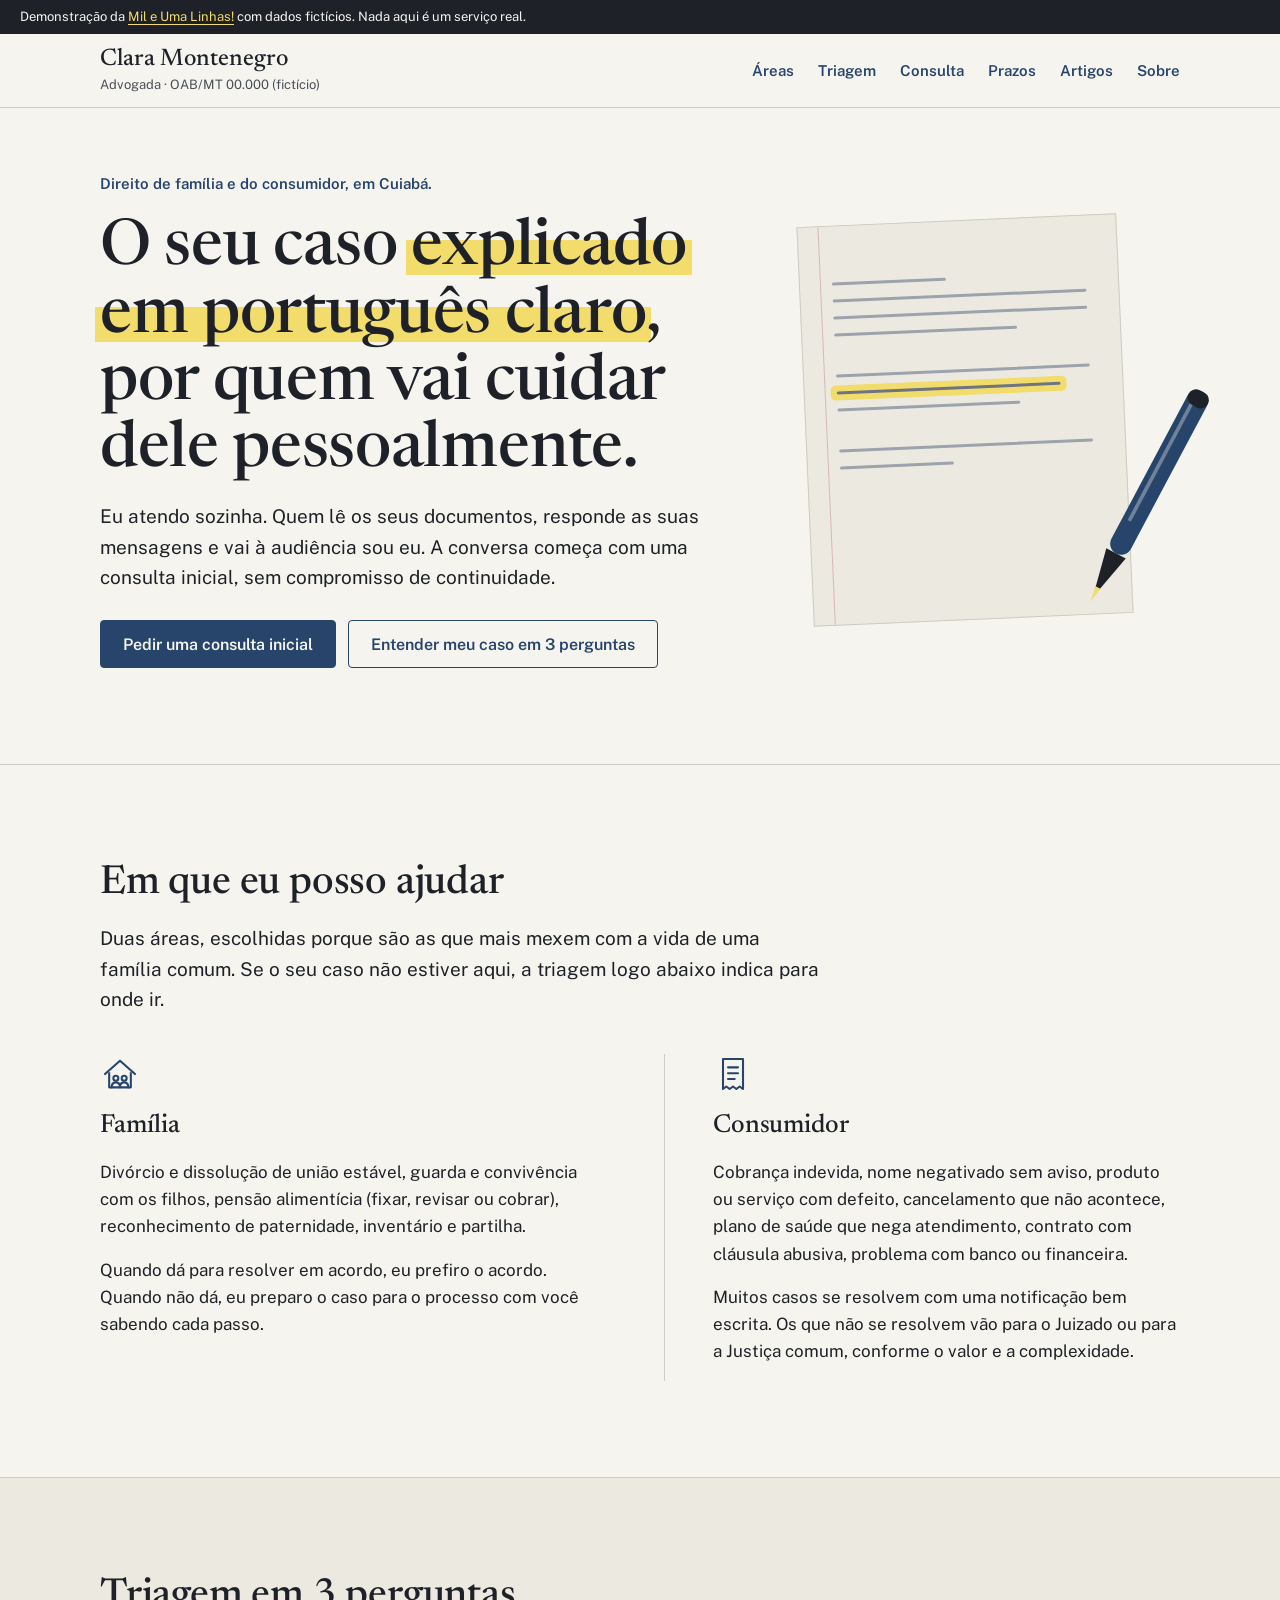
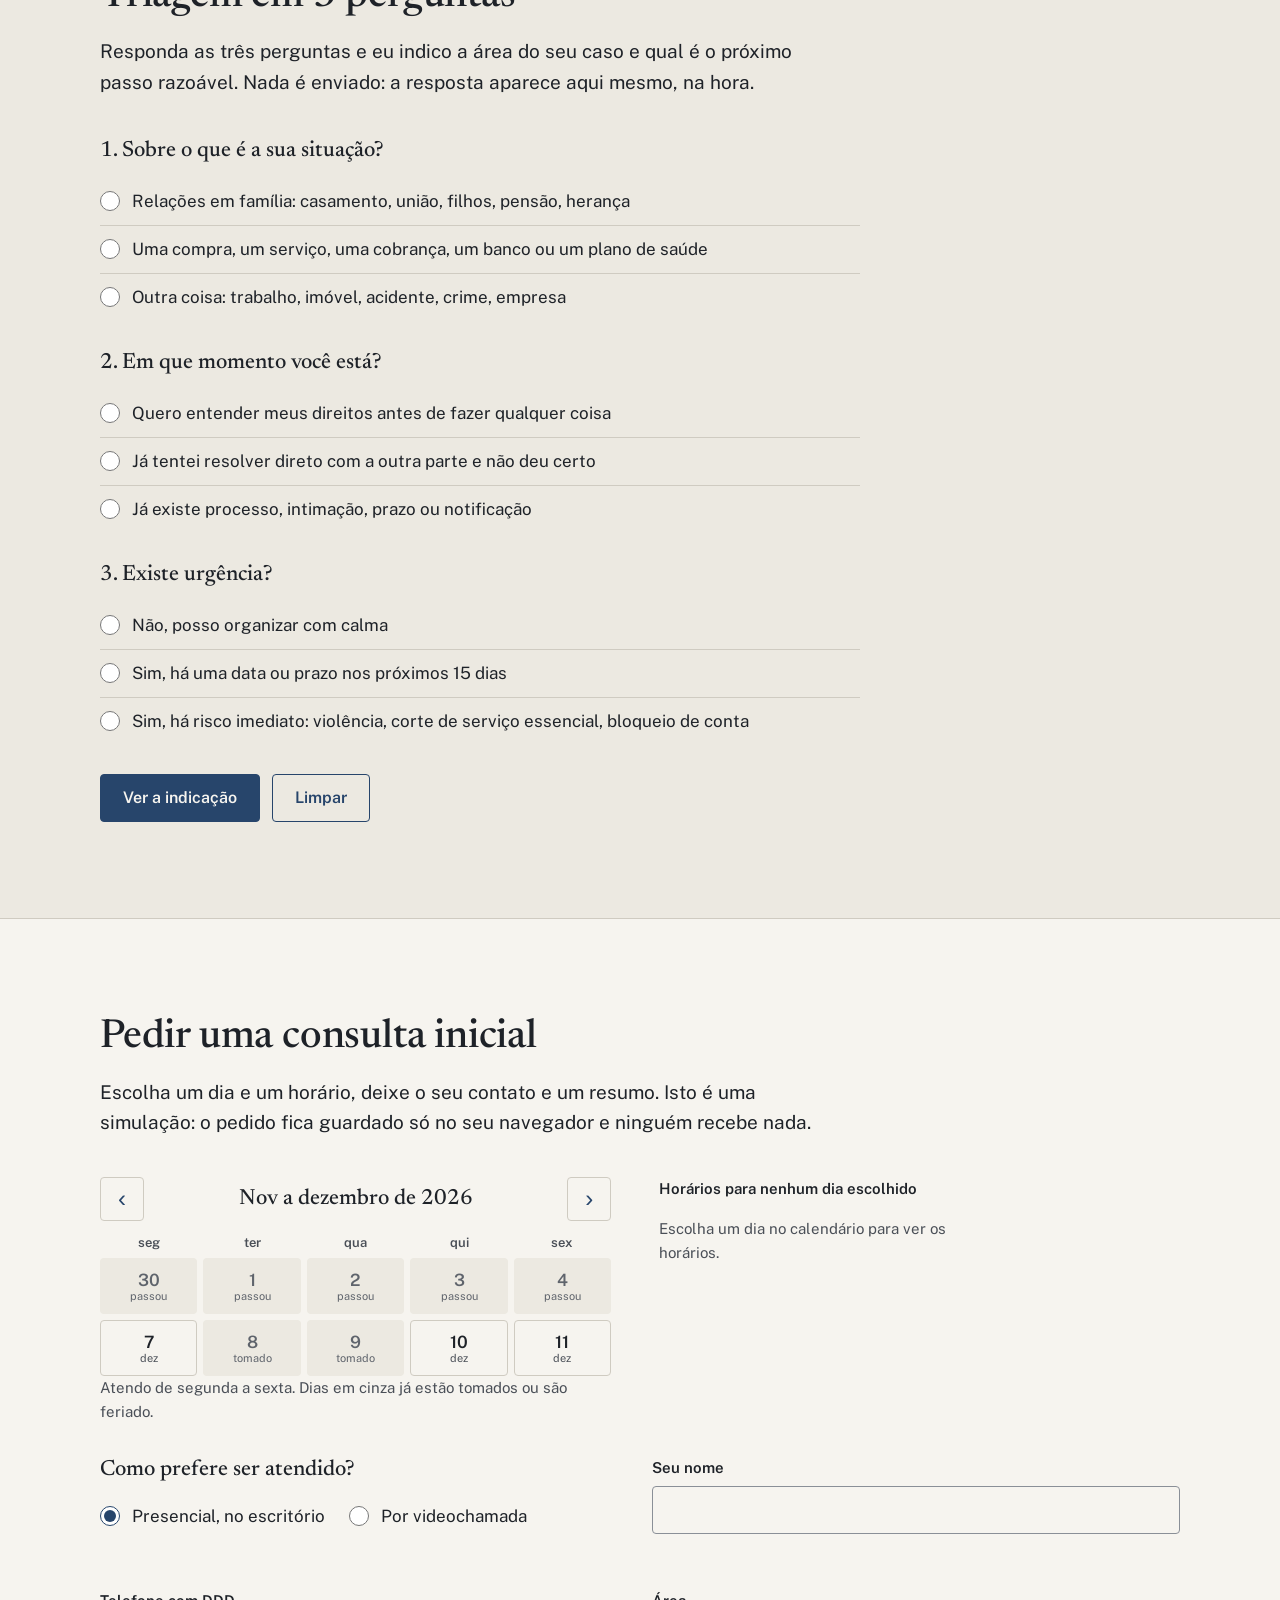
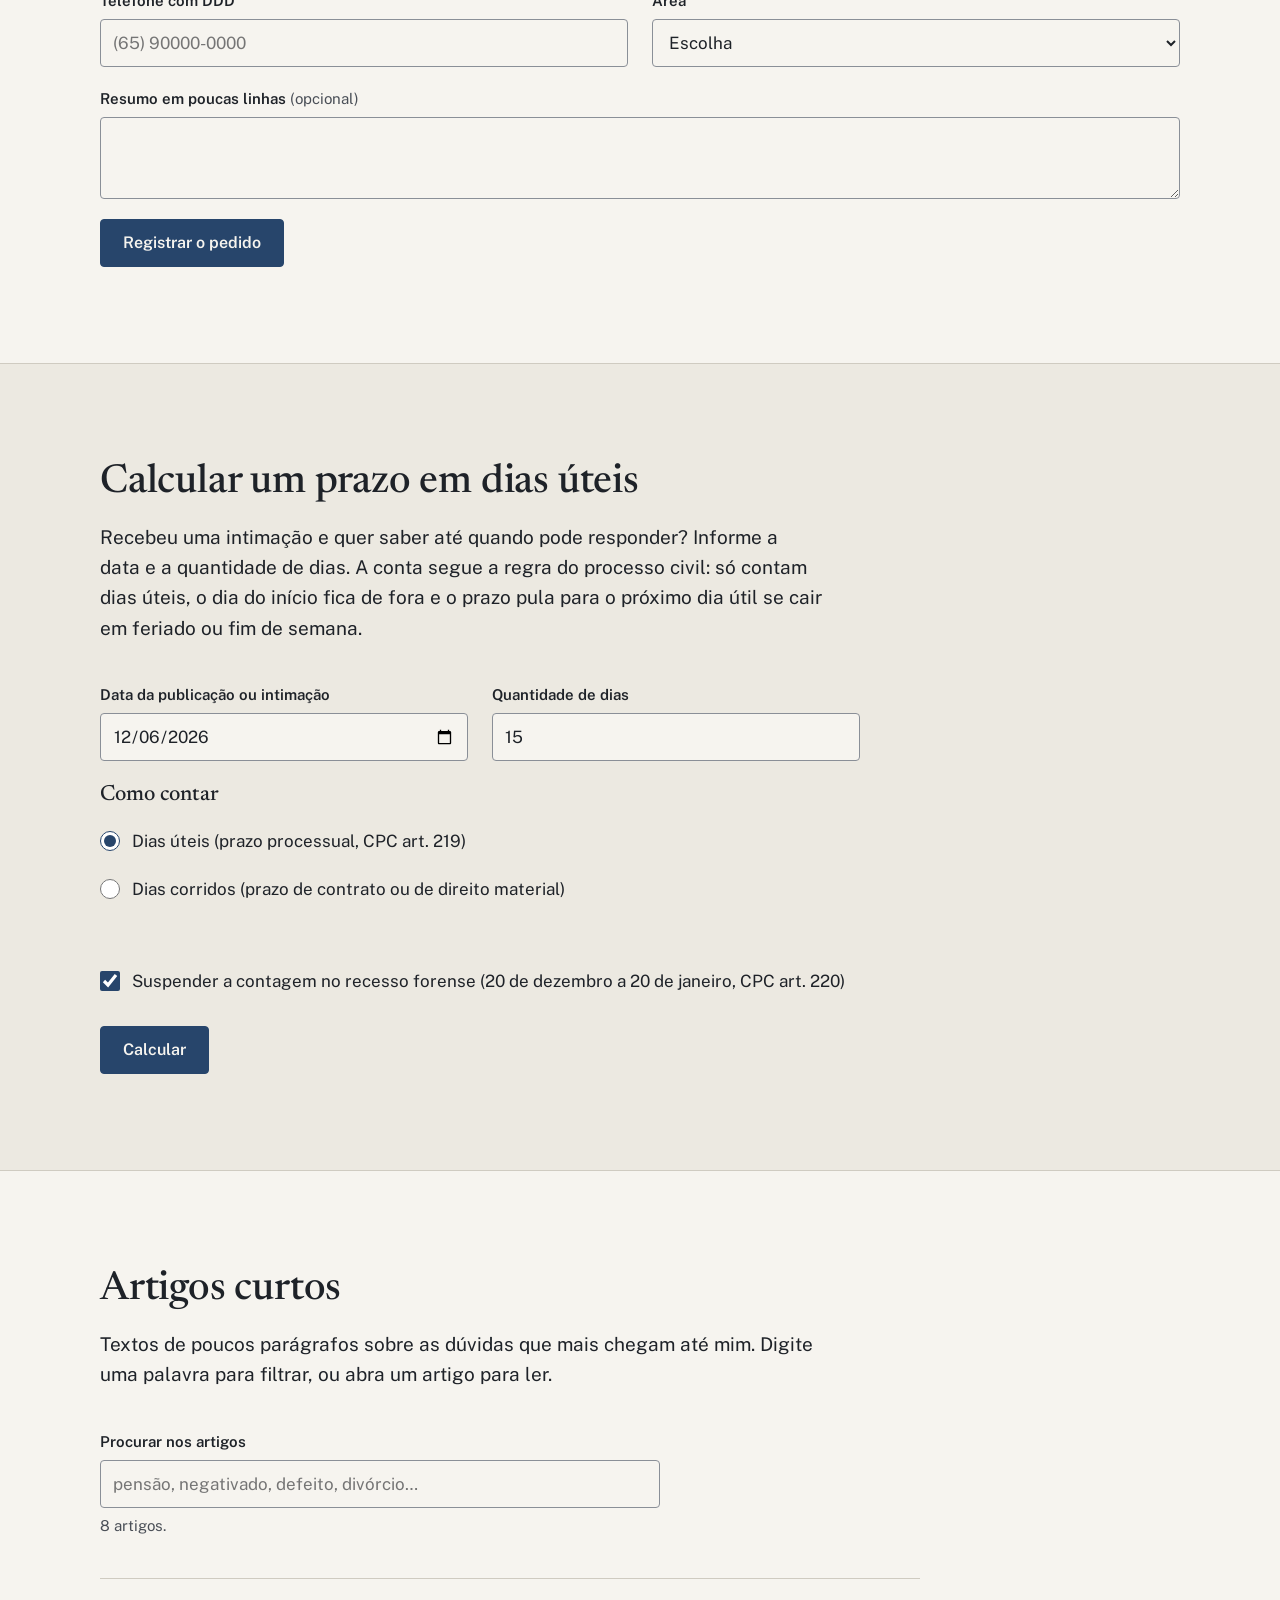
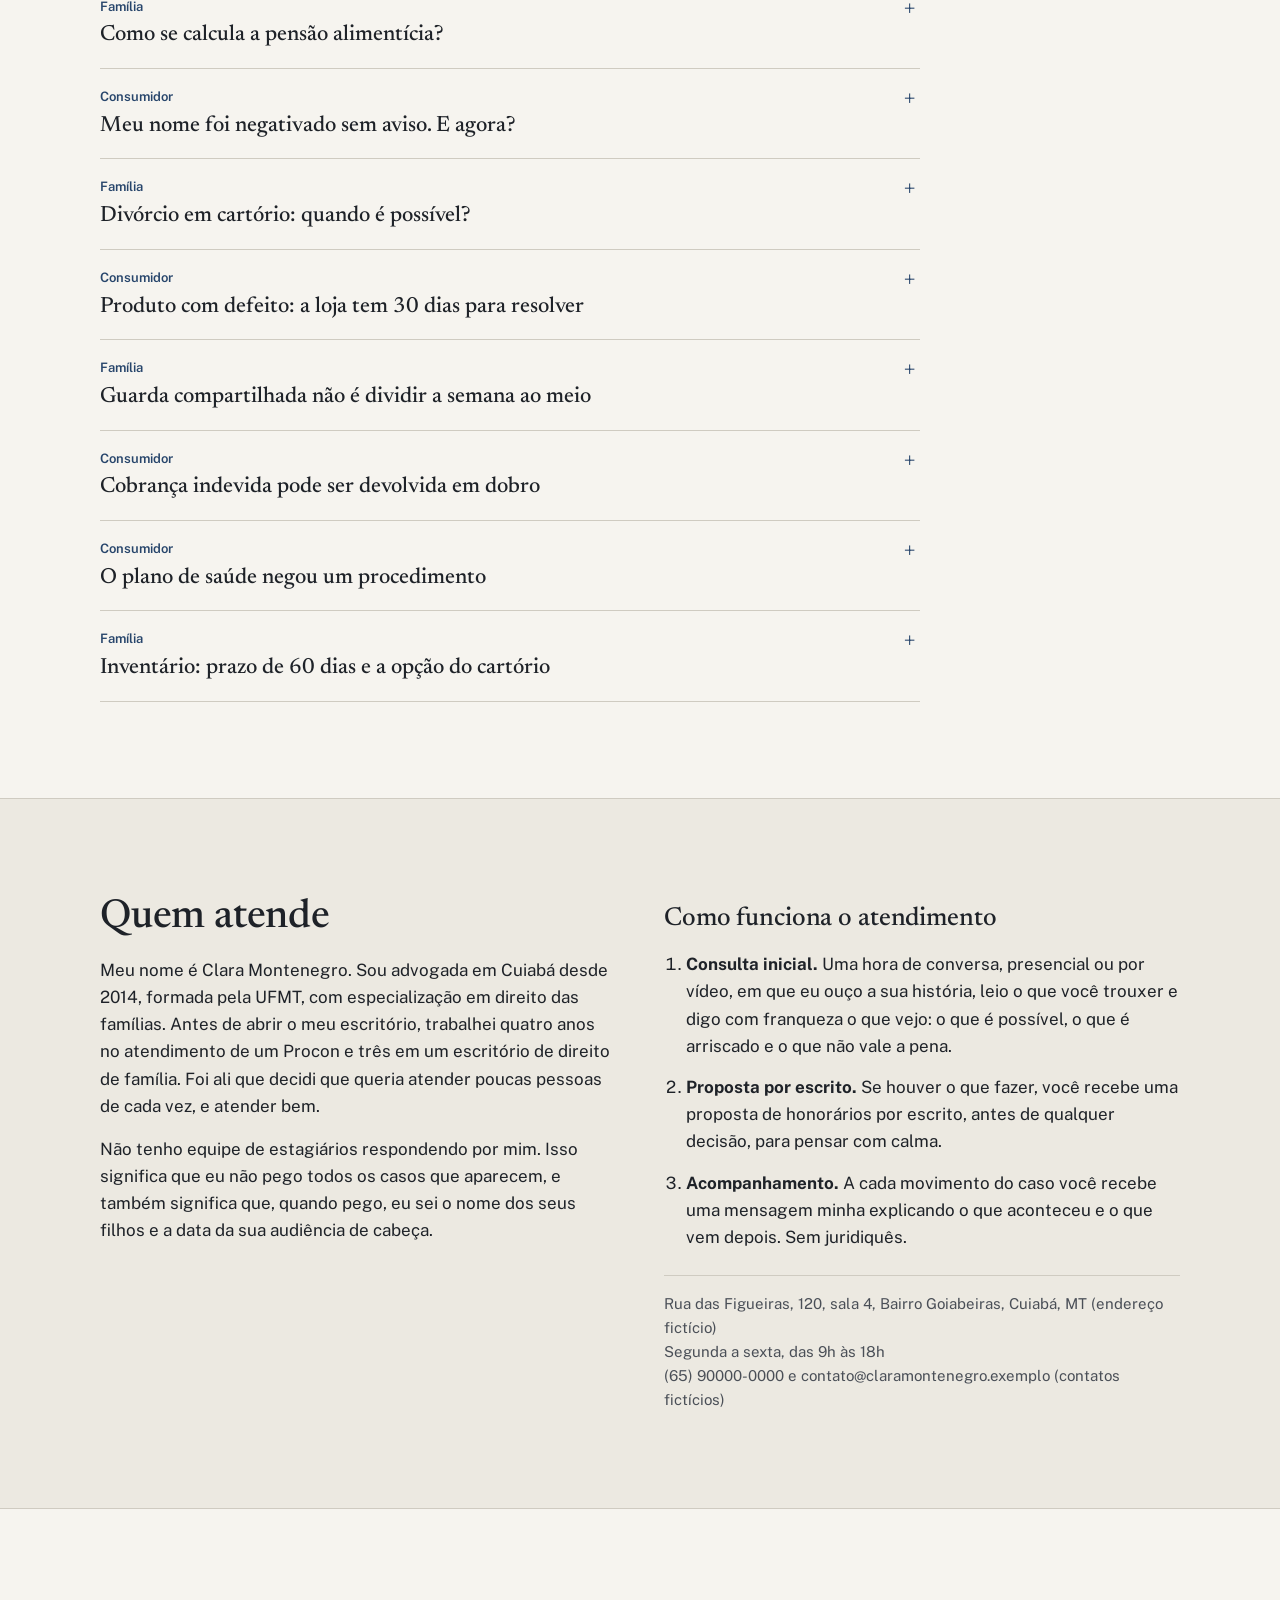
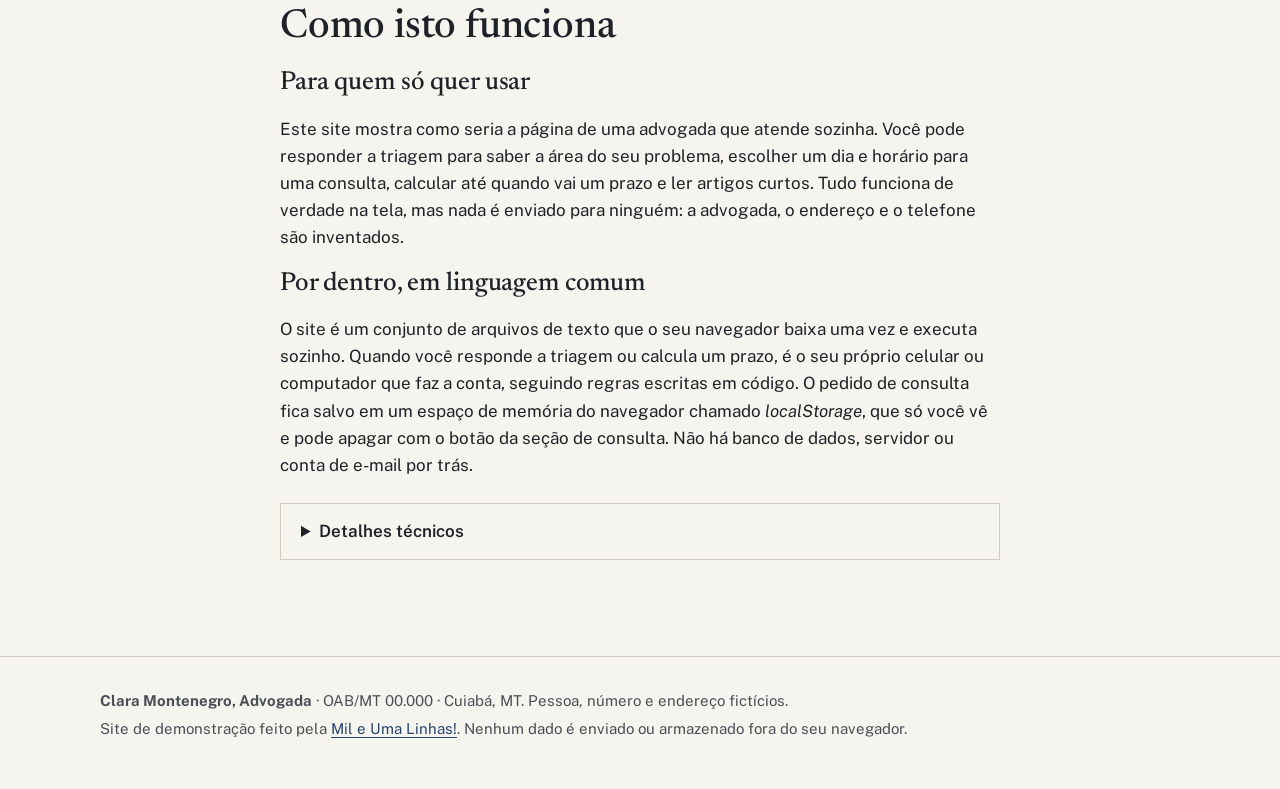
==== index.html @ c1d8cbe2 "Cria vitrine da advogada Clara Montenegro Site estático de demonstração para um advogado autônomo fi" ====
<!DOCTYPE html>
<html lang="pt-BR">
<head>
  <meta charset="utf-8">
  <meta name="viewport" content="width=device-width, initial-scale=1">
  <meta http-equiv="Content-Security-Policy" content="default-src 'self'; script-src 'self'; style-src 'self'; img-src 'self' data:; font-src 'self'; connect-src 'none'; object-src 'none'; base-uri 'self'; form-action 'self'">
  <title>Clara Montenegro, Advogada | Família e Consumidor em Cuiabá</title>
  <meta name="description" content="Advocacia autônoma em Cuiabá, direito de família e do consumidor. Faça uma triagem em 3 perguntas, calcule prazos em dias úteis e peça uma consulta inicial. Site de demonstração com dados fictícios.">
  <meta name="theme-color" content="#F6F4EF">
  <link rel="canonical" href="https://toshiro01001.github.io/advogado/">
  <link rel="icon" href="favicon.svg" type="image/svg+xml">
  <link rel="stylesheet" href="css/estilo.css">
</head>
<body>
  <a class="pular" href="#conteudo">Pular para o conteúdo</a>

  <p class="faixa-demo">
    Demonstração da <a href="https://mileumalinhas.com.br" rel="noopener">Mil e Uma Linhas!</a> com dados fictícios. Nada aqui é um serviço real.
  </p>

  <header class="topo">
    <div class="miolo topo-linha">
      <a class="marca" href="#inicio">
        <span class="marca-nome">Clara Montenegro</span>
        <span class="marca-sub">Advogada · OAB/MT 00.000 (fictício)</span>
      </a>
      <button class="menu-botao" type="button" aria-expanded="false" aria-controls="menu">
        <span class="menu-botao-traco" aria-hidden="true"></span>
        Menu
      </button>
      <nav id="menu" class="menu" aria-label="Seções do site">
        <a href="#areas">Áreas</a>
        <a href="#triagem">Triagem</a>
        <a href="#consulta">Consulta</a>
        <a href="#prazos">Prazos</a>
        <a href="#artigos">Artigos</a>
        <a href="#sobre">Sobre</a>
      </nav>
    </div>
  </header>

  <main id="conteudo">

    <!-- Abertura -->
    <section id="inicio" class="hero">
      <div class="miolo hero-grade">
        <div class="hero-texto">
          <p class="hero-chamada">Direito de família e do consumidor, em Cuiabá.</p>
          <h1>O seu caso <span class="grifo">explicado em português claro</span>, por quem vai cuidar dele pessoalmente.</h1>
          <p class="hero-apoio">Eu atendo sozinha. Quem lê os seus documentos, responde as suas mensagens e vai à audiência sou eu. A conversa começa com uma consulta inicial, sem compromisso de continuidade.</p>
          <div class="hero-acoes">
            <a class="botao" href="#consulta">Pedir uma consulta inicial</a>
            <a class="botao botao-leve" href="#triagem">Entender meu caso em 3 perguntas</a>
          </div>
        </div>

        <div class="hero-figura" aria-hidden="true">
          <div class="folha">
            <span class="folha-linha folha-linha-curta"></span>
            <span class="folha-linha"></span>
            <span class="folha-linha"></span>
            <span class="folha-linha folha-linha-media"></span>
            <span class="folha-espaco"></span>
            <span class="folha-linha"></span>
            <span class="folha-linha folha-linha-grifada"></span>
            <span class="folha-linha folha-linha-media"></span>
            <span class="folha-espaco"></span>
            <span class="folha-linha"></span>
            <span class="folha-linha folha-linha-curta"></span>
          </div>
          <svg class="caneta" viewBox="0 0 48 300" width="48" height="300" focusable="false">
            <rect x="12" y="8" width="24" height="200" rx="12" fill="#27456B"/>
            <rect x="18" y="20" width="4" height="150" rx="2" fill="#F6F4EF" opacity=".35"/>
            <path d="M12 208 L24 262 L36 208 Z" fill="#1E2228"/>
            <path d="M21 250 L24 268 L27 250 Z" fill="#F2DC6B"/>
            <rect x="12" y="8" width="24" height="18" rx="9" fill="#1E2228"/>
          </svg>
        </div>
      </div>
    </section>

    <!-- Áreas -->
    <section id="areas" class="secao">
      <div class="miolo">
        <h2>Em que eu posso ajudar</h2>
        <p class="secao-intro">Duas áreas, escolhidas porque são as que mais mexem com a vida de uma família comum. Se o seu caso não estiver aqui, a triagem logo abaixo indica para onde ir.</p>

        <div class="colunas">
          <article class="coluna">
            <svg class="icone" viewBox="0 0 48 48" width="40" height="40" aria-hidden="true" focusable="false">
              <path d="M6 24 L24 8 L42 24" fill="none" stroke="#27456B" stroke-width="2.5" stroke-linecap="round" stroke-linejoin="round"/>
              <path d="M11 22 V40 H37 V22" fill="none" stroke="#27456B" stroke-width="2.5" stroke-linejoin="round"/>
              <circle cx="19" cy="29" r="3" fill="none" stroke="#27456B" stroke-width="2.5"/>
              <circle cx="29" cy="29" r="3" fill="none" stroke="#27456B" stroke-width="2.5"/>
              <path d="M14 40 c0-4 2-6 5-6 s5 2 5 6 M24 40 c0-4 2-6 5-6 s5 2 5 6" fill="none" stroke="#27456B" stroke-width="2.5" stroke-linecap="round"/>
            </svg>
            <h3>Família</h3>
            <p>Divórcio e dissolução de união estável, guarda e convivência com os filhos, pensão alimentícia (fixar, revisar ou cobrar), reconhecimento de paternidade, inventário e partilha.</p>
            <p>Quando dá para resolver em acordo, eu prefiro o acordo. Quando não dá, eu preparo o caso para o processo com você sabendo cada passo.</p>
          </article>
          <article class="coluna">
            <svg class="icone" viewBox="0 0 48 48" width="40" height="40" aria-hidden="true" focusable="false">
              <path d="M12 6 H36 V42 L32 39 L28 42 L24 39 L20 42 L16 39 L12 42 Z" fill="none" stroke="#27456B" stroke-width="2.5" stroke-linejoin="round"/>
              <path d="M18 16 H30 M18 23 H30 M18 30 H26" stroke="#27456B" stroke-width="2.5" stroke-linecap="round"/>
            </svg>
            <h3>Consumidor</h3>
            <p>Cobrança indevida, nome negativado sem aviso, produto ou serviço com defeito, cancelamento que não acontece, plano de saúde que nega atendimento, contrato com cláusula abusiva, problema com banco ou financeira.</p>
            <p>Muitos casos se resolvem com uma notificação bem escrita. Os que não se resolvem vão para o Juizado ou para a Justiça comum, conforme o valor e a complexidade.</p>
          </article>
        </div>
      </div>
    </section>

    <!-- Triagem -->
    <section id="triagem" class="secao secao-escura">
      <div class="miolo">
        <h2>Triagem em 3 perguntas</h2>
        <p class="secao-intro">Responda as três perguntas e eu indico a área do seu caso e qual é o próximo passo razoável. Nada é enviado: a resposta aparece aqui mesmo, na hora.</p>

        <form id="form-triagem" class="formulario" novalidate>
          <fieldset class="pergunta">
            <legend>1. Sobre o que é a sua situação?</legend>
            <label class="opcao"><input type="radio" name="tema" value="familia" required> <span>Relações em família: casamento, união, filhos, pensão, herança</span></label>
            <label class="opcao"><input type="radio" name="tema" value="consumidor"> <span>Uma compra, um serviço, uma cobrança, um banco ou um plano de saúde</span></label>
            <label class="opcao"><input type="radio" name="tema" value="outro"> <span>Outra coisa: trabalho, imóvel, acidente, crime, empresa</span></label>
          </fieldset>

          <fieldset class="pergunta">
            <legend>2. Em que momento você está?</legend>
            <label class="opcao"><input type="radio" name="momento" value="entender" required> <span>Quero entender meus direitos antes de fazer qualquer coisa</span></label>
            <label class="opcao"><input type="radio" name="momento" value="tentei"> <span>Já tentei resolver direto com a outra parte e não deu certo</span></label>
            <label class="opcao"><input type="radio" name="momento" value="processo"> <span>Já existe processo, intimação, prazo ou notificação</span></label>
          </fieldset>

          <fieldset class="pergunta">
            <legend>3. Existe urgência?</legend>
            <label class="opcao"><input type="radio" name="urgencia" value="nao" required> <span>Não, posso organizar com calma</span></label>
            <label class="opcao"><input type="radio" name="urgencia" value="prazo"> <span>Sim, há uma data ou prazo nos próximos 15 dias</span></label>
            <label class="opcao"><input type="radio" name="urgencia" value="risco"> <span>Sim, há risco imediato: violência, corte de serviço essencial, bloqueio de conta</span></label>
          </fieldset>

          <p id="triagem-erro" class="erro" role="alert" hidden></p>
          <div class="acoes">
            <button class="botao" type="submit">Ver a indicação</button>
            <button class="botao botao-leve" type="reset">Limpar</button>
          </div>
        </form>

        <div id="triagem-resultado" class="resultado" hidden aria-live="polite">
          <p class="resultado-rotulo">Indicação</p>
          <h3 id="triagem-titulo"></h3>
          <p id="triagem-texto"></p>
          <p id="triagem-urgencia" class="aviso-urgencia" hidden></p>
          <p class="resultado-passo"><strong>Próximo passo:</strong> <span id="triagem-passo"></span></p>
          <div class="acoes">
            <a id="triagem-agendar" class="botao" href="#consulta">Pedir a consulta inicial</a>
          </div>
          <p class="nota">Esta indicação é uma orientação geral a partir de três respostas. Ela não substitui a análise do seu caso concreto, que acontece na consulta.</p>
        </div>
      </div>
    </section>

    <!-- Consulta inicial -->
    <section id="consulta" class="secao">
      <div class="miolo">
        <h2>Pedir uma consulta inicial</h2>
        <p class="secao-intro">Escolha um dia e um horário, deixe o seu contato e um resumo. Isto é uma simulação: o pedido fica guardado só no seu navegador e ninguém recebe nada.</p>

        <form id="form-agenda" class="formulario agenda" novalidate>
          <div class="agenda-grade">
            <div class="agenda-calendario">
              <div class="calendario-cabeca">
                <button type="button" class="seta" id="cal-anterior" aria-label="Semanas anteriores">‹</button>
                <p id="cal-titulo" class="calendario-titulo" aria-live="polite"></p>
                <button type="button" class="seta" id="cal-proximo" aria-label="Próximas semanas">›</button>
              </div>
              <div class="calendario-semana" aria-hidden="true">
                <span>seg</span><span>ter</span><span>qua</span><span>qui</span><span>sex</span>
              </div>
              <div id="cal-dias" class="calendario-dias" role="group" aria-label="Dias disponíveis"></div>
              <p class="nota">Atendo de segunda a sexta. Dias em cinza já estão tomados ou são feriado.</p>
            </div>

            <div class="agenda-horarios">
              <p class="rotulo" id="horarios-rotulo">Horários para <span id="dia-escolhido">nenhum dia escolhido</span></p>
              <div id="horarios" class="horarios" role="group" aria-labelledby="horarios-rotulo">
                <p class="nota">Escolha um dia no calendário para ver os horários.</p>
              </div>
            </div>
          </div>

          <div class="campos">
            <fieldset class="pergunta pergunta-linha">
              <legend>Como prefere ser atendido?</legend>
              <label class="opcao opcao-linha"><input type="radio" name="modo" value="presencial" checked> <span>Presencial, no escritório</span></label>
              <label class="opcao opcao-linha"><input type="radio" name="modo" value="video"> <span>Por videochamada</span></label>
            </fieldset>

            <div class="campo">
              <label for="nome">Seu nome</label>
              <input id="nome" name="nome" type="text" autocomplete="name" required minlength="3">
            </div>
            <div class="campo">
              <label for="telefone">Telefone com DDD</label>
              <input id="telefone" name="telefone" type="tel" inputmode="numeric" autocomplete="tel" placeholder="(65) 90000-0000" required>
            </div>
            <div class="campo">
              <label for="area">Área</label>
              <select id="area" name="area" required>
                <option value="">Escolha</option>
                <option value="familia">Família</option>
                <option value="consumidor">Consumidor</option>
                <option value="outro">Não sei ou outra</option>
              </select>
            </div>
            <div class="campo campo-largo">
              <label for="resumo">Resumo em poucas linhas <span class="opcional">(opcional)</span></label>
              <textarea id="resumo" name="resumo" rows="3" maxlength="600"></textarea>
            </div>
          </div>

          <p id="agenda-erro" class="erro" role="alert" hidden></p>
          <div class="acoes">
            <button class="botao" type="submit">Registrar o pedido</button>
          </div>
        </form>

        <div id="agenda-resultado" class="resultado resultado-ok" hidden aria-live="polite">
          <p class="resultado-rotulo">Pedido registrado</p>
          <h3>Recebi o seu pedido de consulta inicial.</h3>
          <dl class="resumo-pedido">
            <div><dt>Quando</dt><dd id="res-quando"></dd></div>
            <div><dt>Como</dt><dd id="res-modo"></dd></div>
            <div><dt>Nome</dt><dd id="res-nome"></dd></div>
            <div><dt>Telefone</dt><dd id="res-telefone"></dd></div>
            <div><dt>Área</dt><dd id="res-area"></dd></div>
            <div class="resumo-largo"><dt>Resumo</dt><dd id="res-resumo"></dd></div>
          </dl>
          <p class="nota">Em um site real, você receberia a confirmação por mensagem. Aqui, o pedido ficou salvo apenas neste navegador, para você ver como funciona. Nada foi enviado.</p>
          <div class="acoes">
            <button class="botao botao-leve" type="button" id="agenda-novo">Fazer outro pedido</button>
            <button class="botao botao-leve" type="button" id="agenda-apagar">Apagar o que ficou salvo</button>
          </div>
        </div>
      </div>
    </section>

    <!-- Prazos -->
    <section id="prazos" class="secao secao-escura">
      <div class="miolo">
        <h2>Calcular um prazo em dias úteis</h2>
        <p class="secao-intro">Recebeu uma intimação e quer saber até quando pode responder? Informe a data e a quantidade de dias. A conta segue a regra do processo civil: só contam dias úteis, o dia do início fica de fora e o prazo pula para o próximo dia útil se cair em feriado ou fim de semana.</p>

        <form id="form-prazo" class="formulario prazo" novalidate>
          <div class="campos campos-prazo">
            <div class="campo">
              <label for="prazo-inicio">Data da publicação ou intimação</label>
              <input id="prazo-inicio" name="inicio" type="date" required>
            </div>
            <div class="campo">
              <label for="prazo-dias">Quantidade de dias</label>
              <input id="prazo-dias" name="dias" type="number" min="1" max="365" value="15" required>
            </div>
            <fieldset class="pergunta pergunta-linha campo-largo">
              <legend>Como contar</legend>
              <label class="opcao opcao-linha"><input type="radio" name="tipo" value="uteis" checked> <span>Dias úteis (prazo processual, CPC art. 219)</span></label>
              <label class="opcao opcao-linha"><input type="radio" name="tipo" value="corridos"> <span>Dias corridos (prazo de contrato ou de direito material)</span></label>
            </fieldset>
            <label class="opcao opcao-linha campo-largo"><input type="checkbox" name="recesso" checked> <span>Suspender a contagem no recesso forense (20 de dezembro a 20 de janeiro, CPC art. 220)</span></label>
          </div>
          <p id="prazo-erro" class="erro" role="alert" hidden></p>
          <div class="acoes">
            <button class="botao" type="submit">Calcular</button>
          </div>
        </form>

        <div id="prazo-resultado" class="resultado" hidden aria-live="polite">
          <p class="resultado-rotulo">Resultado</p>
          <h3>O prazo termina em <span id="prazo-fim" class="grifo"></span>.</h3>
          <p id="prazo-explica"></p>
          <ul id="prazo-pulos" class="lista-pulos"></ul>
          <p class="nota">Simulação com feriados nacionais e recesso forense. Feriados estaduais e municipais, suspensões de expediente e regras de prazo em dobro não entram na conta. A contagem oficial do seu processo precisa ser conferida.</p>
        </div>
      </div>
    </section>

    <!-- Artigos -->
    <section id="artigos" class="secao">
      <div class="miolo">
        <h2>Artigos curtos</h2>
        <p class="secao-intro">Textos de poucos parágrafos sobre as dúvidas que mais chegam até mim. Digite uma palavra para filtrar, ou abra um artigo para ler.</p>

        <div class="busca">
          <label for="busca-artigos">Procurar nos artigos</label>
          <input id="busca-artigos" type="search" placeholder="pensão, negativado, defeito, divórcio…" autocomplete="off">
          <p id="busca-status" class="nota" aria-live="polite">8 artigos.</p>
        </div>

        <div id="lista-artigos" class="artigos">
          <details class="artigo" data-tags="pensão alimentícia alimentos filhos cálculo família">
            <summary><span class="artigo-area">Família</span><span class="artigo-titulo">Como se calcula a pensão alimentícia?</span></summary>
            <div class="artigo-corpo">
              <p>Não existe um percentual fixo em lei. O valor segue o binômio necessidade e possibilidade: o que a criança precisa e o que quem paga consegue arcar sem comprometer a própria subsistência. Os 30% do salário que muita gente cita são um costume dos tribunais, não uma regra.</p>
              <p>Quem paga e quem recebe podem combinar o valor em acordo, que o juiz homologa. Se a situação mudar de verdade (desemprego, novo filho, doença), cabe pedir revisão. O que não cabe é simplesmente parar de pagar: a pensão não paga pode levar a desconto em folha, negativação e até prisão civil.</p>
            </div>
          </details>

          <details class="artigo" data-tags="negativação nome sujo serasa spc aviso cobrança consumidor dano moral">
            <summary><span class="artigo-area">Consumidor</span><span class="artigo-titulo">Meu nome foi negativado sem aviso. E agora?</span></summary>
            <div class="artigo-corpo">
              <p>Antes de incluir o seu nome em um cadastro de inadimplentes, o órgão de proteção ao crédito precisa avisar você por escrito. Sem o aviso, a inclusão é irregular, mesmo que a dívida exista. Se a dívida não existe ou já foi paga, a situação é mais grave ainda.</p>
              <p>O primeiro passo é pedir a certidão do apontamento e guardar prints com data. Depois, uma notificação à empresa costuma resolver em dias. Se não resolver, cabe pedir na Justiça a retirada do nome e, conforme o caso, uma indenização.</p>
            </div>
          </details>

          <details class="artigo" data-tags="divórcio cartório consensual extrajudicial separação família">
            <summary><span class="artigo-area">Família</span><span class="artigo-titulo">Divórcio em cartório: quando é possível?</span></summary>
            <div class="artigo-corpo">
              <p>Quando o casal está de acordo em tudo (fim do casamento, partilha dos bens e eventual pensão entre os cônjuges) e não tem filhos menores ou incapazes, o divórcio pode ser feito em cartório, por escritura pública, em poucos dias. A presença de advogado é obrigatória, mas pode ser um só para os dois.</p>
              <p>Com filhos menores, a regra geral é ir ao Judiciário, mesmo que haja acordo, porque o Ministério Público precisa fiscalizar o que foi combinado sobre guarda, convivência e pensão. Em alguns estados já há exceções quando essas questões foram resolvidas antes em juízo.</p>
            </div>
          </details>

          <details class="artigo" data-tags="produto defeito troca garantia 30 dias 90 dias vício consumidor loja">
            <summary><span class="artigo-area">Consumidor</span><span class="artigo-titulo">Produto com defeito: a loja tem 30 dias para resolver</span></summary>
            <div class="artigo-corpo">
              <p>Comprou algo e deu defeito? O fornecedor tem até 30 dias para consertar. Se não consertar nesse prazo, você escolhe entre três saídas: a troca por outro produto igual, o dinheiro de volta corrigido ou o abatimento no preço. A escolha é sua, não da loja.</p>
              <p>O prazo para reclamar é de 30 dias para produtos não duráveis (alimentos, cosméticos) e 90 dias para duráveis (eletrônicos, móveis), contados da compra ou, em defeito oculto, de quando ele apareceu. Guarde a nota e o protocolo de cada contato.</p>
            </div>
          </details>

          <details class="artigo" data-tags="guarda compartilhada unilateral filhos convivência visitas família">
            <summary><span class="artigo-area">Família</span><span class="artigo-titulo">Guarda compartilhada não é dividir a semana ao meio</span></summary>
            <div class="artigo-corpo">
              <p>Guarda compartilhada é a regra no Brasil desde 2014 e significa que as decisões importantes sobre a criança (escola, saúde, religião, viagens) são tomadas pelos dois pais. A criança continua tendo uma casa de referência; o tempo com cada um é definido pela convivência, que pode ou não ser igual.</p>
              <p>A guarda só deixa de ser compartilhada quando um dos pais abre mão dela ou quando há motivo sério (violência, abandono). Briga entre os pais, por si só, não é motivo: o juiz pode impor a guarda compartilhada mesmo sem acordo.</p>
            </div>
          </details>

          <details class="artigo" data-tags="cobrança indevida devolução em dobro repetição indébito conta banco consumidor">
            <summary><span class="artigo-area">Consumidor</span><span class="artigo-titulo">Cobrança indevida pode ser devolvida em dobro</span></summary>
            <div class="artigo-corpo">
              <p>Pagou algo que não devia, como uma tarifa não contratada, um seguro embutido ou uma parcela repetida? O Código de Defesa do Consumidor prevê a devolução em dobro do que foi pago indevidamente, com correção e juros, salvo engano justificável da empresa.</p>
              <p>Desde 2021 a Justiça entende que a devolução em dobro não exige má-fé comprovada: basta que a cobrança seja contrária à boa-fé objetiva. Para isso funcionar, junte os comprovantes de pagamento e peça o extrato detalhado do contrato.</p>
            </div>
          </details>

          <details class="artigo" data-tags="plano de saúde negativa procedimento rol ans cobertura liminar consumidor">
            <summary><span class="artigo-area">Consumidor</span><span class="artigo-titulo">O plano de saúde negou um procedimento</span></summary>
            <div class="artigo-corpo">
              <p>Peça a negativa por escrito: o plano é obrigado a entregá-la em até 48 horas, com o motivo. Muitas negativas caem só com esse pedido. Guarde também o pedido médico, que precisa justificar o tratamento.</p>
              <p>Se a negativa se mantiver e houver urgência, é possível pedir ao juiz uma decisão rápida (liminar) para o plano autorizar o procedimento enquanto o processo corre. O rol da ANS é uma referência importante, mas a lei de 2022 admite cobertura fora dele quando há comprovação científica e indicação médica.</p>
            </div>
          </details>

          <details class="artigo" data-tags="inventário partilha herança cartório extrajudicial falecimento família">
            <summary><span class="artigo-area">Família</span><span class="artigo-titulo">Inventário: prazo de 60 dias e a opção do cartório</span></summary>
            <div class="artigo-corpo">
              <p>O inventário deve ser aberto em até 60 dias depois do falecimento. Passado o prazo, não se perde o direito, mas em muitos estados há multa sobre o imposto de transmissão. Enquanto o inventário não termina, os bens não podem ser vendidos regularmente.</p>
              <p>Se todos os herdeiros são maiores, capazes e estão de acordo, o inventário pode ser feito em cartório, com advogado, em algumas semanas. Havendo menor, incapaz ou briga, o caminho é o judicial, que é mais lento, mas segue a mesma lógica de levantar bens, dívidas e herdeiros antes de partilhar.</p>
            </div>
          </details>
        </div>
        <p id="busca-vazio" class="nota" hidden>Nenhum artigo com essa palavra. Tente outro termo ou me pergunte diretamente na consulta.</p>
      </div>
    </section>

    <!-- Sobre -->
    <section id="sobre" class="secao secao-escura">
      <div class="miolo sobre-grade">
        <div>
          <h2>Quem atende</h2>
          <p>Meu nome é Clara Montenegro. Sou advogada em Cuiabá desde 2014, formada pela UFMT, com especialização em direito das famílias. Antes de abrir o meu escritório, trabalhei quatro anos no atendimento de um Procon e três em um escritório de direito de família. Foi ali que decidi que queria atender poucas pessoas de cada vez, e atender bem.</p>
          <p>Não tenho equipe de estagiários respondendo por mim. Isso significa que eu não pego todos os casos que aparecem, e também significa que, quando pego, eu sei o nome dos seus filhos e a data da sua audiência de cabeça.</p>
        </div>
        <div>
          <h3 class="subtitulo">Como funciona o atendimento</h3>
          <ol class="passos">
            <li><strong>Consulta inicial.</strong> Uma hora de conversa, presencial ou por vídeo, em que eu ouço a sua história, leio o que você trouxer e digo com franqueza o que vejo: o que é possível, o que é arriscado e o que não vale a pena.</li>
            <li><strong>Proposta por escrito.</strong> Se houver o que fazer, você recebe uma proposta de honorários por escrito, antes de qualquer decisão, para pensar com calma.</li>
            <li><strong>Acompanhamento.</strong> A cada movimento do caso você recebe uma mensagem minha explicando o que aconteceu e o que vem depois. Sem juridiquês.</li>
          </ol>
          <address class="endereco">
            Rua das Figueiras, 120, sala 4, Bairro Goiabeiras, Cuiabá, MT (endereço fictício)<br>
            Segunda a sexta, das 9h às 18h<br>
            (65) 90000-0000 e contato@claramontenegro.exemplo (contatos fictícios)
          </address>
        </div>
      </div>
    </section>

    <!-- Como isto funciona -->
    <section id="como-funciona" class="secao">
      <div class="miolo texto-corrido">
        <h2>Como isto funciona</h2>
        <h3 class="subtitulo">Para quem só quer usar</h3>
        <p>Este site mostra como seria a página de uma advogada que atende sozinha. Você pode responder a triagem para saber a área do seu problema, escolher um dia e horário para uma consulta, calcular até quando vai um prazo e ler artigos curtos. Tudo funciona de verdade na tela, mas nada é enviado para ninguém: a advogada, o endereço e o telefone são inventados.</p>

        <h3 class="subtitulo">Por dentro, em linguagem comum</h3>
        <p>O site é um conjunto de arquivos de texto que o seu navegador baixa uma vez e executa sozinho. Quando você responde a triagem ou calcula um prazo, é o seu próprio celular ou computador que faz a conta, seguindo regras escritas em código. O pedido de consulta fica salvo em um espaço de memória do navegador chamado <em>localStorage</em>, que só você vê e pode apagar com o botão da seção de consulta. Não há banco de dados, servidor ou conta de e-mail por trás.</p>

        <details class="tecnico">
          <summary>Detalhes técnicos</summary>
          <ul>
            <li>HTML, CSS e JavaScript puros, sem framework, sem biblioteca e sem CDN. Fontes Newsreader e Public Sans servidas localmente (woff2, licença SIL OFL na pasta <code>fonts/</code>).</li>
            <li><code>Content-Security-Policy</code> por meta tag com <code>default-src 'self'</code>, <code>connect-src 'none'</code> e sem scripts ou estilos inline. O único link externo é o da Mil e Uma Linhas!.</li>
            <li>Triagem: tabela de decisão em <code>js/app.js</code> que cruza tema, momento e urgência e devolve área, texto e próximo passo.</li>
            <li>Agenda: calendário gerado por JavaScript a partir da data atual, só dias úteis, com feriados nacionais e ocupações fictícias determinísticas (derivadas do dia, para parecerem reais). O pedido vai para <code>localStorage</code> na chave <code>cm-consulta</code>.</li>
            <li>Prazos: contagem conforme CPC arts. 219, 220 e 224, com feriados nacionais fixos e móveis (Carnaval, Sexta-feira Santa e Corpus Christi calculados pela data da Páscoa, algoritmo de Meeus) e recesso forense opcional.</li>
            <li>Artigos: filtro no DOM por título, conteúdo e <code>data-tags</code>, sem rede.</li>
            <li>Acessibilidade: contraste AA, foco visível, formulários com <code>fieldset</code> e <code>legend</code>, regiões <code>aria-live</code> para os resultados, <code>prefers-reduced-motion</code> respeitado.</li>
            <li>Testes em <code>tests/site.cjs</code> com Playwright: 1280x900, iPhone 13 e 320px, sem erros de console nem rolagem horizontal.</li>
          </ul>
        </details>
      </div>
    </section>
  </main>

  <footer class="rodape">
    <div class="miolo rodape-linha">
      <p><strong>Clara Montenegro, Advogada</strong> · OAB/MT 00.000 · Cuiabá, MT. Pessoa, número e endereço fictícios.</p>
      <p>Site de demonstração feito pela <a href="https://mileumalinhas.com.br" rel="noopener">Mil e Uma Linhas!</a>. Nenhum dado é enviado ou armazenado fora do seu navegador.</p>
    </div>
  </footer>

  <script src="js/app.js" defer></script>
</body>
</html>
---- css/estilo.css ----
/* Clara Montenegro, Advogada: folha de estilo única.
   Paleta e tipografia descritas em docs/identidade.md. */

@font-face {
  font-family: "Newsreader";
  font-style: normal;
  font-weight: 200 800;
  font-display: swap;
  src: url("../fonts/newsreader-latin-opsz-normal.woff2") format("woff2-variations");
}
@font-face {
  font-family: "Public Sans";
  font-style: normal;
  font-weight: 100 900;
  font-display: swap;
  src: url("../fonts/public-sans-latin-wght-normal.woff2") format("woff2-variations");
}
@font-face {
  font-family: "Public Sans";
  font-style: italic;
  font-weight: 100 900;
  font-display: swap;
  src: url("../fonts/public-sans-latin-wght-italic.woff2") format("woff2-variations");
}

:root {
  --papel: #F6F4EF;
  --papel-escuro: #ECE9E1;
  --grafite: #1E2228;
  --tinta: #27456B;
  --tinta-forte: #1B3250;
  --marca-texto: #F2DC6B;
  --linha: #CFCBC1;
  --verde: #2F6B4F;
  --erro: #8E2B2B;
  --serif: "Newsreader", Georgia, "Times New Roman", serif;
  --sans: "Public Sans", "Segoe UI", Roboto, Arial, sans-serif;
  --largura: 1120px;
  --margem: 20px;
  --respiro: 96px;
}

*, *::before, *::after { box-sizing: border-box; }

html { scroll-behavior: smooth; -webkit-text-size-adjust: 100%; }
@media (prefers-reduced-motion: reduce) {
  html { scroll-behavior: auto; }
}

body {
  margin: 0;
  background: var(--papel);
  color: var(--grafite);
  font-family: var(--sans);
  font-size: 17px;
  line-height: 1.6;
  overflow-x: hidden;
}

img, svg { max-width: 100%; height: auto; }

h1, h2, h3 {
  font-family: var(--serif);
  font-weight: 500;
  margin: 0 0 16px;
  letter-spacing: -0.005em;
  overflow-wrap: anywhere;
}
h1 { font-size: clamp(40px, 6vw, 64px); line-height: 1.05; }
h2 { font-size: clamp(30px, 4vw, 40px); line-height: 1.15; }
h3 { font-size: clamp(22px, 2.6vw, 26px); line-height: 1.25; }
.subtitulo { margin-top: 8px; }

p { margin: 0 0 16px; overflow-wrap: anywhere; }
a { color: var(--tinta); text-decoration-thickness: 1px; text-underline-offset: 3px; }
a:hover { color: var(--tinta-forte); }

:focus-visible {
  outline: 3px solid var(--tinta);
  outline-offset: 3px;
  border-radius: 2px;
}

.miolo {
  width: 100%;
  max-width: var(--largura);
  margin: 0 auto;
  padding-left: var(--margem);
  padding-right: var(--margem);
}

.pular {
  position: absolute;
  left: var(--margem);
  top: -60px;
  background: var(--tinta);
  color: var(--papel);
  padding: 8px 12px;
  z-index: 20;
}
.pular:focus { top: 8px; }

/* O grifo de marca-texto: o único acento quente do site */
.grifo {
  background-image: linear-gradient(var(--marca-texto), var(--marca-texto));
  background-repeat: no-repeat;
  background-size: 100% 0.55em;
  background-position: 0 78%;
  padding: 0 0.08em;
  margin: 0 -0.08em;
  -webkit-box-decoration-break: clone;
  box-decoration-break: clone;
}
.hero .grifo { background-size: 0% 0.55em; }
.hero .grifo.pronto { background-size: 100% 0.55em; transition: background-size 700ms cubic-bezier(.3,.7,.2,1); }
@media (prefers-reduced-motion: reduce) {
  .hero .grifo, .hero .grifo.pronto { background-size: 100% 0.55em; transition: none; }
}

/* Faixa de demonstração */
.faixa-demo {
  margin: 0;
  padding: 8px var(--margem);
  background: var(--grafite);
  color: var(--papel);
  font-size: 13px;
  line-height: 1.4;
  text-align: left;
}
.faixa-demo a { color: var(--marca-texto); }

/* Topo */
.topo {
  border-bottom: 1px solid var(--linha);
  background: var(--papel);
  position: sticky;
  top: 0;
  z-index: 10;
}
.topo-linha {
  display: flex;
  align-items: center;
  justify-content: space-between;
  gap: 16px;
  min-height: 72px;
  flex-wrap: wrap;
}
.marca {
  display: flex;
  flex-direction: column;
  text-decoration: none;
  color: var(--grafite);
  padding: 12px 0;
}
.marca-nome { font-family: var(--serif); font-size: 24px; font-weight: 500; line-height: 1.1; }
.marca-sub { font-size: 13px; color: #4A4F57; margin-top: 2px; }
.menu { display: flex; gap: 24px; flex-wrap: wrap; }
.menu a { text-decoration: none; font-weight: 600; font-size: 15px; padding: 6px 0; }
.menu a:hover { text-decoration: underline; }
.menu-botao {
  display: none;
  align-items: center;
  gap: 10px;
  background: none;
  border: 1px solid var(--linha);
  color: var(--grafite);
  font: 600 15px var(--sans);
  padding: 10px 14px;
  border-radius: 4px;
  cursor: pointer;
  min-height: 44px;
}
.menu-botao-traco {
  display: inline-block;
  width: 18px;
  height: 2px;
  background: currentColor;
  position: relative;
}
.menu-botao-traco::before, .menu-botao-traco::after {
  content: "";
  position: absolute;
  left: 0;
  width: 18px;
  height: 2px;
  background: currentColor;
}
.menu-botao-traco::before { top: -6px; }
.menu-botao-traco::after { top: 6px; }

@media (max-width: 760px) {
  .menu-botao { display: inline-flex; }
  .menu {
    display: none;
    width: 100%;
    flex-direction: column;
    gap: 0;
    border-top: 1px solid var(--linha);
    padding: 8px 0 12px;
  }
  .menu.aberto { display: flex; }
  .menu a { padding: 12px 0; border-bottom: 1px solid var(--papel-escuro); }
  .menu a:last-child { border-bottom: 0; }
}

/* Hero */
.hero { padding: 64px 0 var(--respiro); overflow: hidden; }
.hero-grade {
  display: grid;
  grid-template-columns: minmax(0, 7fr) minmax(0, 5fr);
  gap: 48px;
  align-items: center;
}
.hero-chamada { font-weight: 600; color: var(--tinta); margin-bottom: 20px; font-size: 15px; }
.hero-apoio { font-size: 19px; max-width: 34em; }
.hero-acoes { display: flex; gap: 12px; flex-wrap: wrap; margin-top: 28px; }

.hero-figura { position: relative; min-height: 380px; display: flex; justify-content: center; }
.folha {
  width: min(100%, 320px);
  min-height: 400px;
  background: var(--papel-escuro);
  border: 1px solid var(--linha);
  padding: 56px 32px 40px;
  transform: rotate(-2.5deg);
  display: flex;
  flex-direction: column;
  gap: 14px;
  position: relative;
}
.folha::before {
  content: "";
  position: absolute;
  left: 20px;
  top: 0;
  bottom: 0;
  width: 1px;
  background: #D9B9B4;
}
.folha-linha { display: block; height: 3px; background: #9DA3AC; border-radius: 2px; width: 100%; }
.folha-linha-curta { width: 45%; }
.folha-linha-media { width: 72%; }
.folha-linha-grifada {
  background: #6E7580;
  box-shadow: 0 0 0 6px var(--marca-texto);
  width: 88%;
}
.folha-espaco { display: block; height: 10px; }
.caneta {
  position: absolute;
  right: 4%;
  bottom: -24px;
  transform: rotate(28deg);
  width: 44px;
  height: auto;
}

@media (max-width: 900px) {
  .hero-grade { grid-template-columns: 1fr; gap: 40px; }
  .hero-figura { min-height: 0; justify-content: flex-start; }
  .folha { min-height: 300px; width: min(100%, 280px); padding: 40px 24px 32px; }
  .caneta { right: auto; left: 240px; bottom: -8px; }
}
@media (max-width: 420px) {
  .caneta { left: auto; right: 0; bottom: -16px; width: 36px; }
  .folha { width: min(100%, 240px); }
}

/* Seções */
.secao { padding: var(--respiro) 0; border-top: 1px solid var(--linha); }
.secao-escura { background: var(--papel-escuro); }
.secao-intro { font-size: 19px; max-width: 38em; margin-bottom: 40px; }

.colunas {
  display: grid;
  grid-template-columns: 1fr 1fr;
  gap: 0 48px;
}
.coluna { padding-right: 24px; }
.coluna + .coluna { border-left: 1px solid var(--linha); padding-left: 48px; padding-right: 0; }
.coluna .icone { margin-bottom: 16px; display: block; }
@media (max-width: 760px) {
  .colunas { grid-template-columns: 1fr; }
  .coluna { padding-right: 0; }
  .coluna + .coluna { border-left: 0; padding-left: 0; border-top: 1px solid var(--linha); padding-top: 32px; margin-top: 24px; }
}

/* Botões */
.botao {
  display: inline-flex;
  align-items: center;
  justify-content: center;
  min-height: 48px;
  padding: 10px 22px;
  border-radius: 4px;
  background: var(--tinta);
  color: var(--papel);
  border: 1px solid var(--tinta);
  font: 600 16px var(--sans);
  text-decoration: none;
  cursor: pointer;
  text-align: center;
}
.botao:hover { background: var(--tinta-forte); color: var(--papel); }
.botao-leve { background: transparent; color: var(--tinta); }
.botao-leve:hover { background: rgba(39, 69, 107, 0.08); color: var(--tinta-forte); }
.botao[disabled] { opacity: .5; cursor: not-allowed; }
.acoes { display: flex; gap: 12px; flex-wrap: wrap; margin-top: 8px; }

/* Formulários */
.formulario { max-width: 760px; }
fieldset { border: 0; padding: 0; margin: 0 0 28px; min-width: 0; }
legend {
  font-family: var(--serif);
  font-size: 22px;
  font-weight: 500;
  padding: 0;
  margin-bottom: 12px;
  line-height: 1.3;
}
.opcao {
  display: flex;
  align-items: flex-start;
  gap: 12px;
  padding: 10px 0;
  cursor: pointer;
  border-bottom: 1px solid var(--linha);
  min-height: 44px;
}
.opcao:last-of-type { border-bottom: 0; }
.opcao input {
  width: 20px;
  height: 20px;
  margin: 3px 0 0;
  accent-color: var(--tinta);
  flex: 0 0 auto;
}
.pergunta-linha { display: flex; flex-wrap: wrap; gap: 4px 24px; }
.pergunta-linha legend { width: 100%; }
.opcao-linha { border-bottom: 0; padding: 6px 0; }

.campos {
  display: grid;
  grid-template-columns: 1fr 1fr;
  gap: 20px 24px;
  margin: 24px 0 20px;
}
.campo { display: flex; flex-direction: column; gap: 6px; min-width: 0; }
.campo-largo { grid-column: 1 / -1; }
.campo label, .rotulo, .busca label { font-weight: 600; font-size: 15px; }
.opcional { font-weight: 400; color: #4A4F57; }
input[type="text"], input[type="tel"], input[type="date"], input[type="number"], input[type="search"], select, textarea {
  font: 400 17px var(--sans);
  color: var(--grafite);
  background: var(--papel);
  border: 1px solid #8A8F97;
  border-radius: 4px;
  padding: 10px 12px;
  min-height: 48px;
  width: 100%;
  max-width: 100%;
}
.secao-escura input, .secao-escura select, .secao-escura textarea { background: var(--papel); }
textarea { resize: vertical; }
input:invalid.tocado, .campo-erro input, .campo-erro select { border-color: var(--erro); }

.erro {
  color: var(--erro);
  font-weight: 600;
  margin: 8px 0 16px;
}
.erro[hidden] { display: none; }

/* Resultados */
.resultado {
  margin-top: 40px;
  padding: 32px;
  border: 1px solid var(--tinta);
  background: var(--papel);
  max-width: 760px;
  animation: surgir 200ms ease-out;
}
.resultado-ok { border-color: var(--verde); }
.resultado-ok .resultado-rotulo { color: var(--verde); }
.resultado-rotulo { font-weight: 600; font-size: 13px; color: var(--tinta); margin-bottom: 8px; }
.resultado h3 { margin-bottom: 12px; }
.resultado-passo { margin-top: 16px; }
.aviso-urgencia {
  border-left: 3px solid var(--erro);
  padding-left: 14px;
  color: var(--grafite);
}
.nota { font-size: 15px; color: #4A4F57; margin-bottom: 8px; }
@keyframes surgir { from { opacity: 0; transform: translateY(6px); } to { opacity: 1; transform: none; } }
@media (prefers-reduced-motion: reduce) { .resultado { animation: none; } }

.resumo-pedido {
  display: grid;
  grid-template-columns: 1fr 1fr;
  gap: 16px 24px;
  margin: 0 0 20px;
}
.resumo-pedido div { min-width: 0; }
.resumo-largo { grid-column: 1 / -1; }
.resumo-pedido dt { font-size: 13px; font-weight: 600; color: #4A4F57; }
.resumo-pedido dd { margin: 2px 0 0; }

/* Agenda */
.agenda { max-width: none; }
.agenda-grade {
  display: grid;
  grid-template-columns: minmax(0, 3fr) minmax(0, 2fr);
  gap: 32px 48px;
  align-items: start;
  max-width: 900px;
}
.calendario-cabeca { display: flex; align-items: center; justify-content: space-between; gap: 8px; margin-bottom: 12px; }
.calendario-titulo { margin: 0; font-family: var(--serif); font-size: 22px; font-weight: 500; }
.seta {
  width: 44px; height: 44px;
  border: 1px solid var(--linha);
  background: var(--papel);
  color: var(--tinta);
  font-size: 24px;
  line-height: 1;
  border-radius: 4px;
  cursor: pointer;
}
.seta:hover { border-color: var(--tinta); }
.calendario-semana, .calendario-dias {
  display: grid;
  grid-template-columns: repeat(5, minmax(0, 1fr));
  gap: 6px;
}
.calendario-semana span { font-size: 13px; font-weight: 600; color: #4A4F57; text-align: center; padding-bottom: 4px; }
.dia {
  display: flex;
  flex-direction: column;
  align-items: center;
  justify-content: center;
  min-height: 56px;
  border: 1px solid var(--linha);
  background: var(--papel);
  color: var(--grafite);
  font: 600 17px var(--sans);
  border-radius: 4px;
  cursor: pointer;
  padding: 4px;
}
.dia small { font-size: 11px; font-weight: 400; color: #4A4F57; }
.dia:hover { border-color: var(--tinta); }
.dia[aria-pressed="true"] { background: var(--tinta); color: var(--papel); border-color: var(--tinta); }
.dia[aria-pressed="true"] small { color: var(--papel); }
.dia[disabled] { background: var(--papel-escuro); color: #5F646C; cursor: not-allowed; border-color: transparent; }
.dia[disabled] small { color: #5F646C; }
.dia-vazio { min-height: 56px; }

.horarios { display: grid; grid-template-columns: repeat(auto-fill, minmax(104px, 1fr)); gap: 8px; margin-top: 8px; }
.horarios .nota { grid-column: 1 / -1; }
.hora {
  min-height: 48px;
  border: 1px solid var(--linha);
  background: var(--papel);
  color: var(--grafite);
  font: 600 16px var(--sans);
  border-radius: 4px;
  cursor: pointer;
}
.hora:hover { border-color: var(--tinta); }
.hora[aria-pressed="true"] { background: var(--tinta); color: var(--papel); border-color: var(--tinta); }
.hora[disabled] { color: #5F646C; text-decoration: line-through; cursor: not-allowed; border-color: transparent; background: var(--papel-escuro); }

@media (max-width: 760px) {
  .agenda-grade { grid-template-columns: 1fr; }
  .campos { grid-template-columns: 1fr; }
  .resumo-pedido { grid-template-columns: 1fr; }
}

/* Prazos */
.campos-prazo { max-width: 760px; }
.lista-pulos { padding-left: 20px; margin: 0 0 16px; font-size: 15px; }
.lista-pulos li { margin-bottom: 4px; }

/* Artigos */
.busca { max-width: 560px; margin-bottom: 32px; display: flex; flex-direction: column; gap: 6px; }
.artigos { border-top: 1px solid var(--linha); max-width: 820px; }
.artigo { border-bottom: 1px solid var(--linha); }
.artigo[hidden] { display: none; }
.artigo summary {
  list-style: none;
  cursor: pointer;
  padding: 18px 40px 18px 0;
  display: flex;
  flex-direction: column;
  gap: 4px;
  position: relative;
}
.artigo summary::-webkit-details-marker { display: none; }
.artigo summary::after {
  content: "+";
  position: absolute;
  right: 4px;
  top: 16px;
  font: 400 26px var(--serif);
  color: var(--tinta);
  line-height: 1;
}
.artigo[open] summary::after { content: "−"; }
.artigo-area { font-size: 13px; font-weight: 600; color: var(--tinta); }
.artigo-titulo { font-family: var(--serif); font-size: 22px; font-weight: 500; line-height: 1.3; }
.artigo-corpo { padding: 0 0 20px; max-width: 42em; }
.artigo-corpo mark, .artigo-titulo mark { background: var(--marca-texto); color: inherit; padding: 0 2px; }

/* Sobre */
.sobre-grade { display: grid; grid-template-columns: 1fr 1fr; gap: 48px; }
.passos { padding-left: 22px; margin: 0 0 24px; }
.passos li { margin-bottom: 14px; }
.endereco { font-style: normal; font-size: 15px; color: #4A4F57; border-top: 1px solid var(--linha); padding-top: 16px; }
@media (max-width: 760px) { .sobre-grade { grid-template-columns: 1fr; gap: 24px; } }

/* Como funciona */
.texto-corrido { max-width: 760px; }
.tecnico { border: 1px solid var(--linha); padding: 0 20px; margin-top: 24px; }
.tecnico summary { cursor: pointer; font-weight: 600; padding: 14px 0; }
.tecnico ul { padding-left: 20px; margin: 0 0 16px; font-size: 15px; }
.tecnico li { margin-bottom: 8px; }
code { font-family: ui-monospace, "SF Mono", Menlo, Consolas, monospace; font-size: 0.92em; background: var(--papel-escuro); padding: 1px 5px; border-radius: 3px; }

/* Rodapé */
.rodape { border-top: 1px solid var(--linha); padding: 32px 0 48px; font-size: 15px; color: #4A4F57; }
.rodape-linha { display: flex; flex-direction: column; gap: 4px; }
.rodape p { margin: 0; }

/* Página 404 */
.pagina-erro { padding: var(--respiro) 0; min-height: 60vh; }

/* Celular */
@media (max-width: 760px) {
  :root { --respiro: 64px; }
  .hero { padding-top: 40px; }
  body { font-size: 16px; }
  .hero-apoio, .secao-intro { font-size: 17px; }
  .resultado { padding: 20px; }
  .acoes .botao { width: 100%; }
}
@media (max-width: 360px) {
  :root { --margem: 16px; }
  .marca-nome { font-size: 21px; }
  .horarios { grid-template-columns: repeat(2, minmax(0, 1fr)); }
}
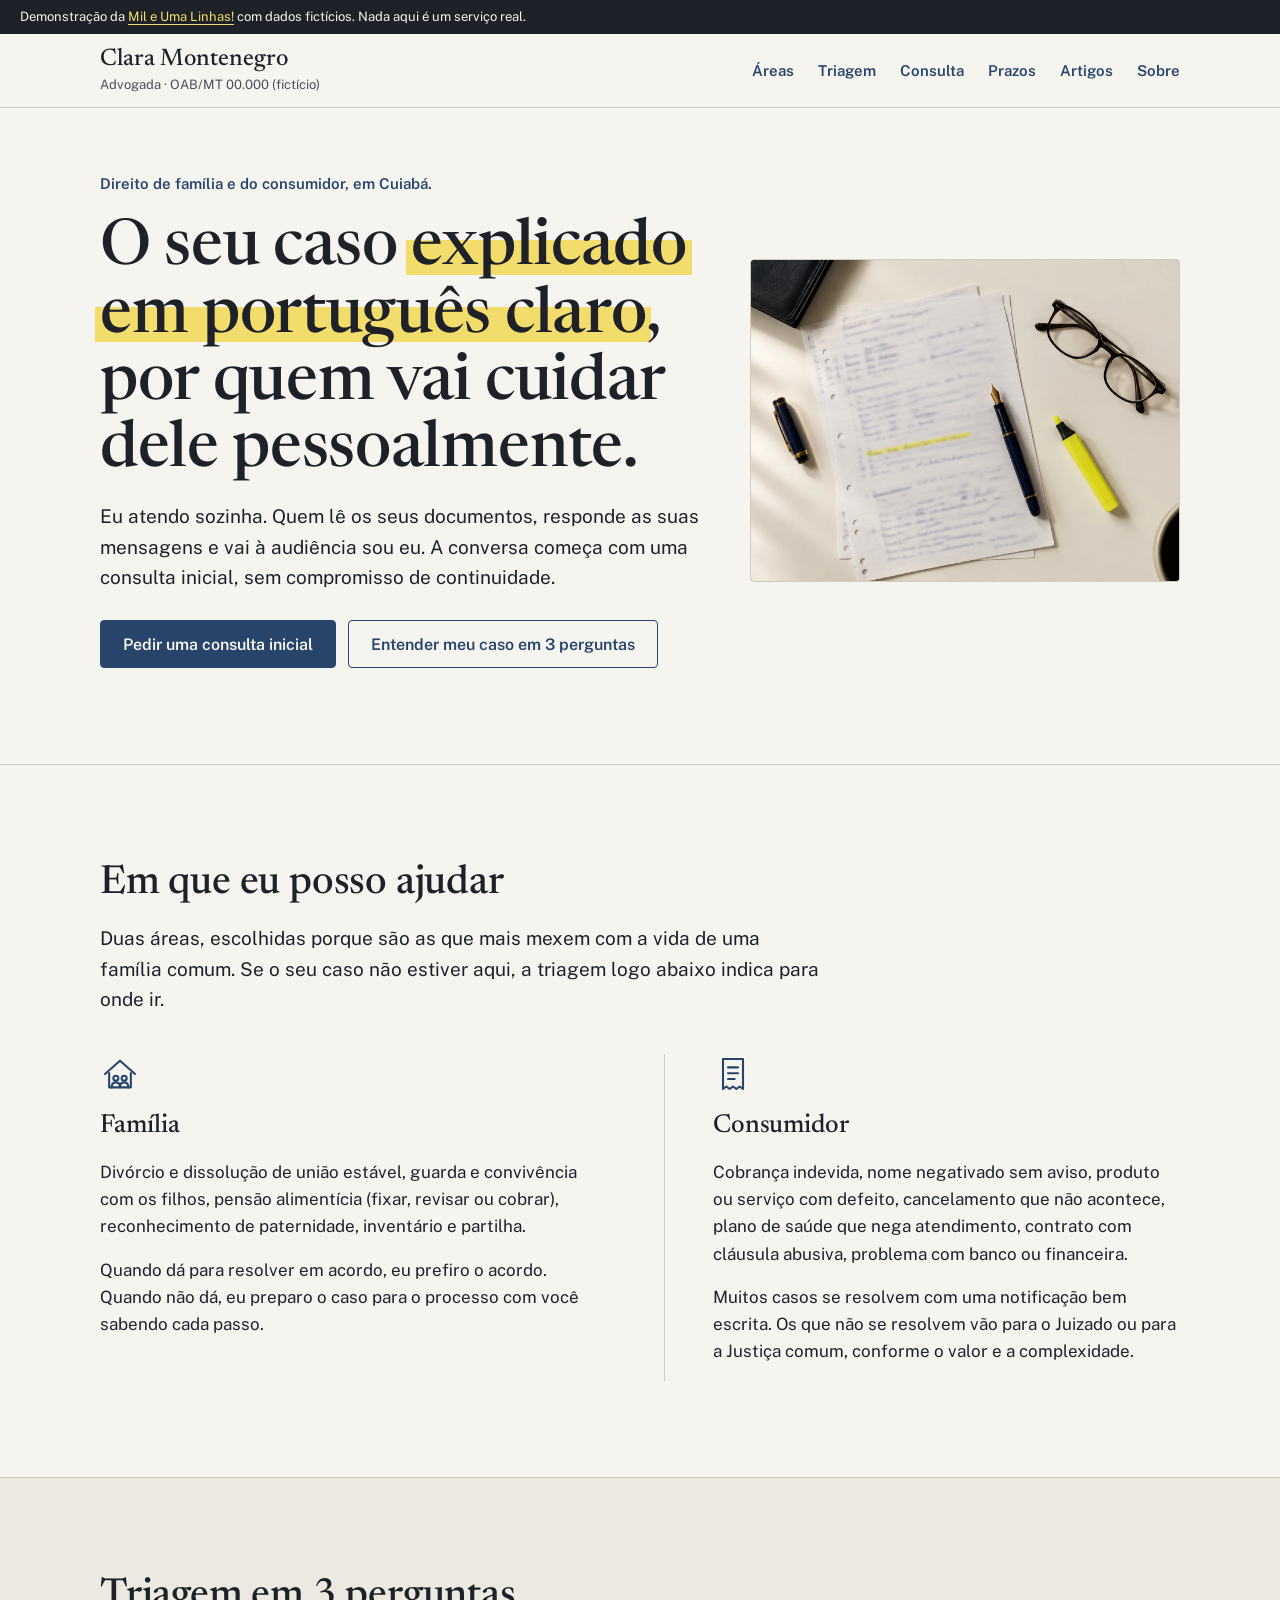
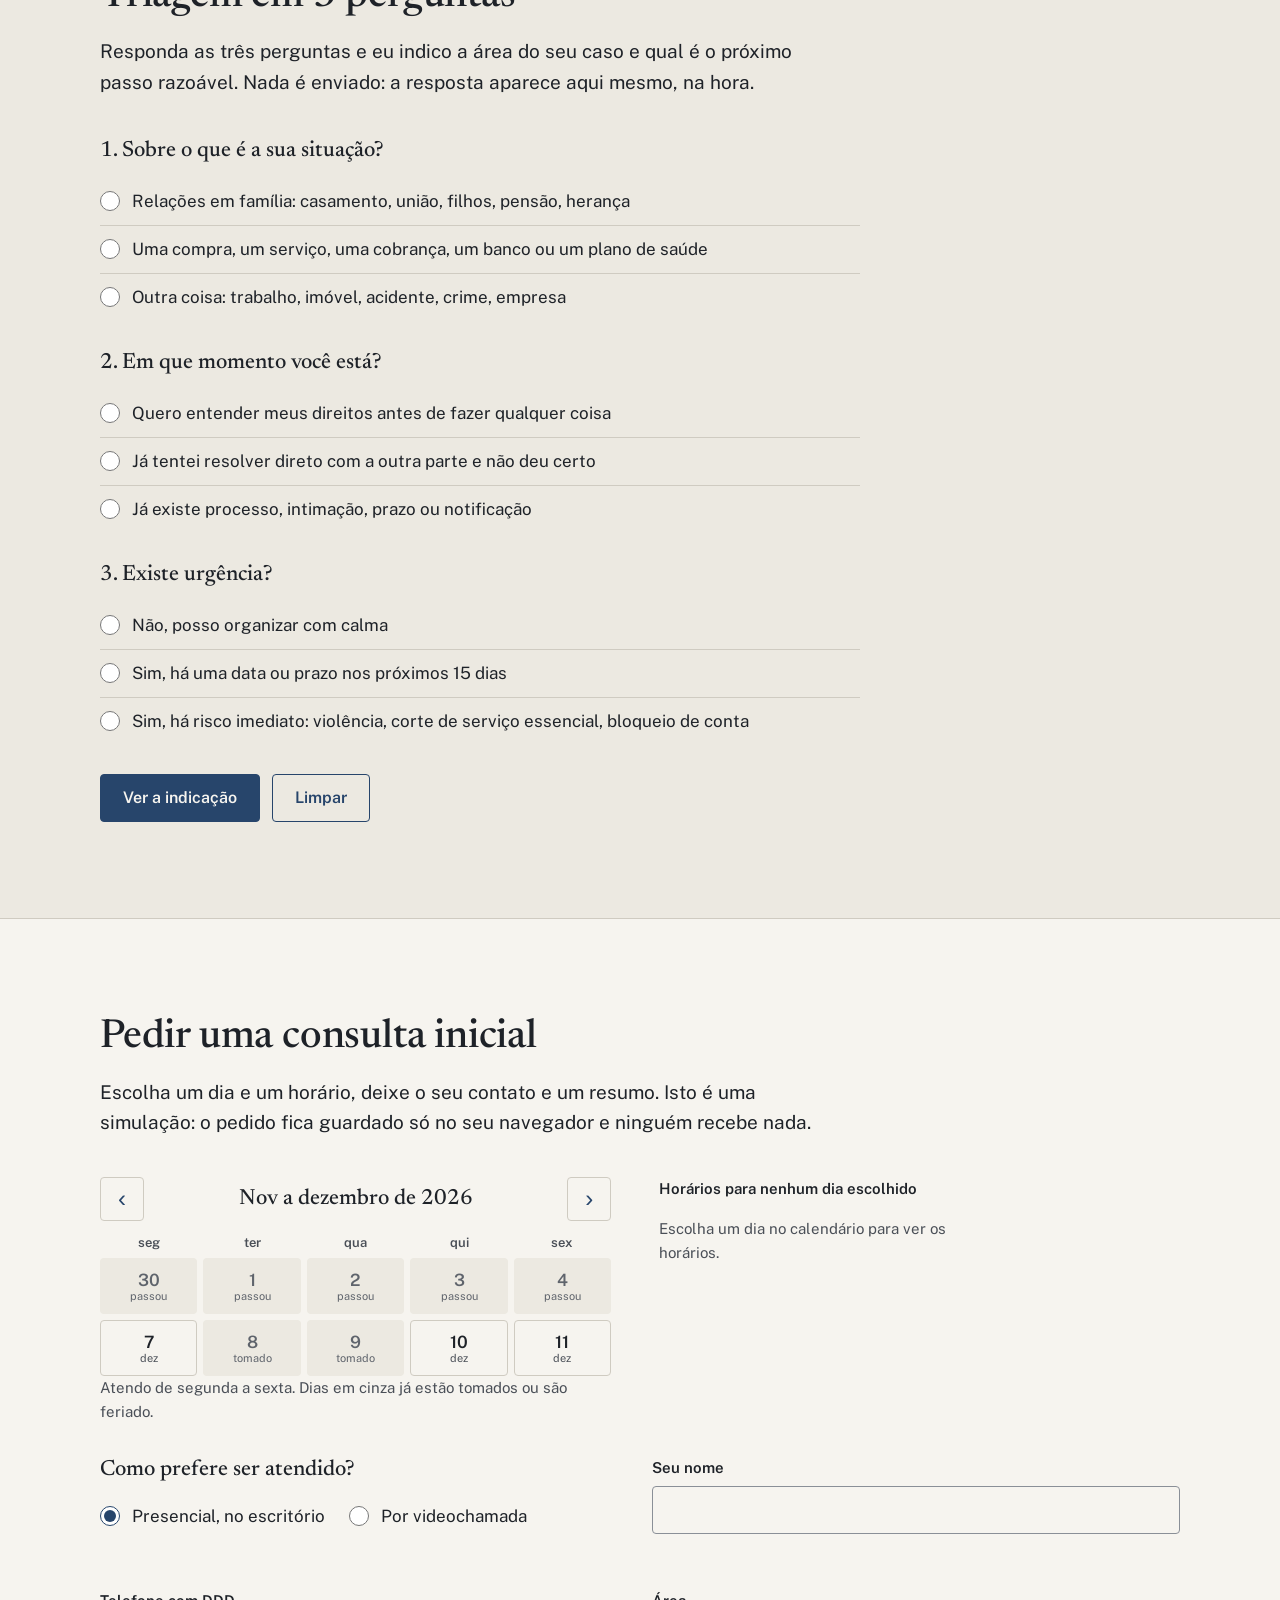
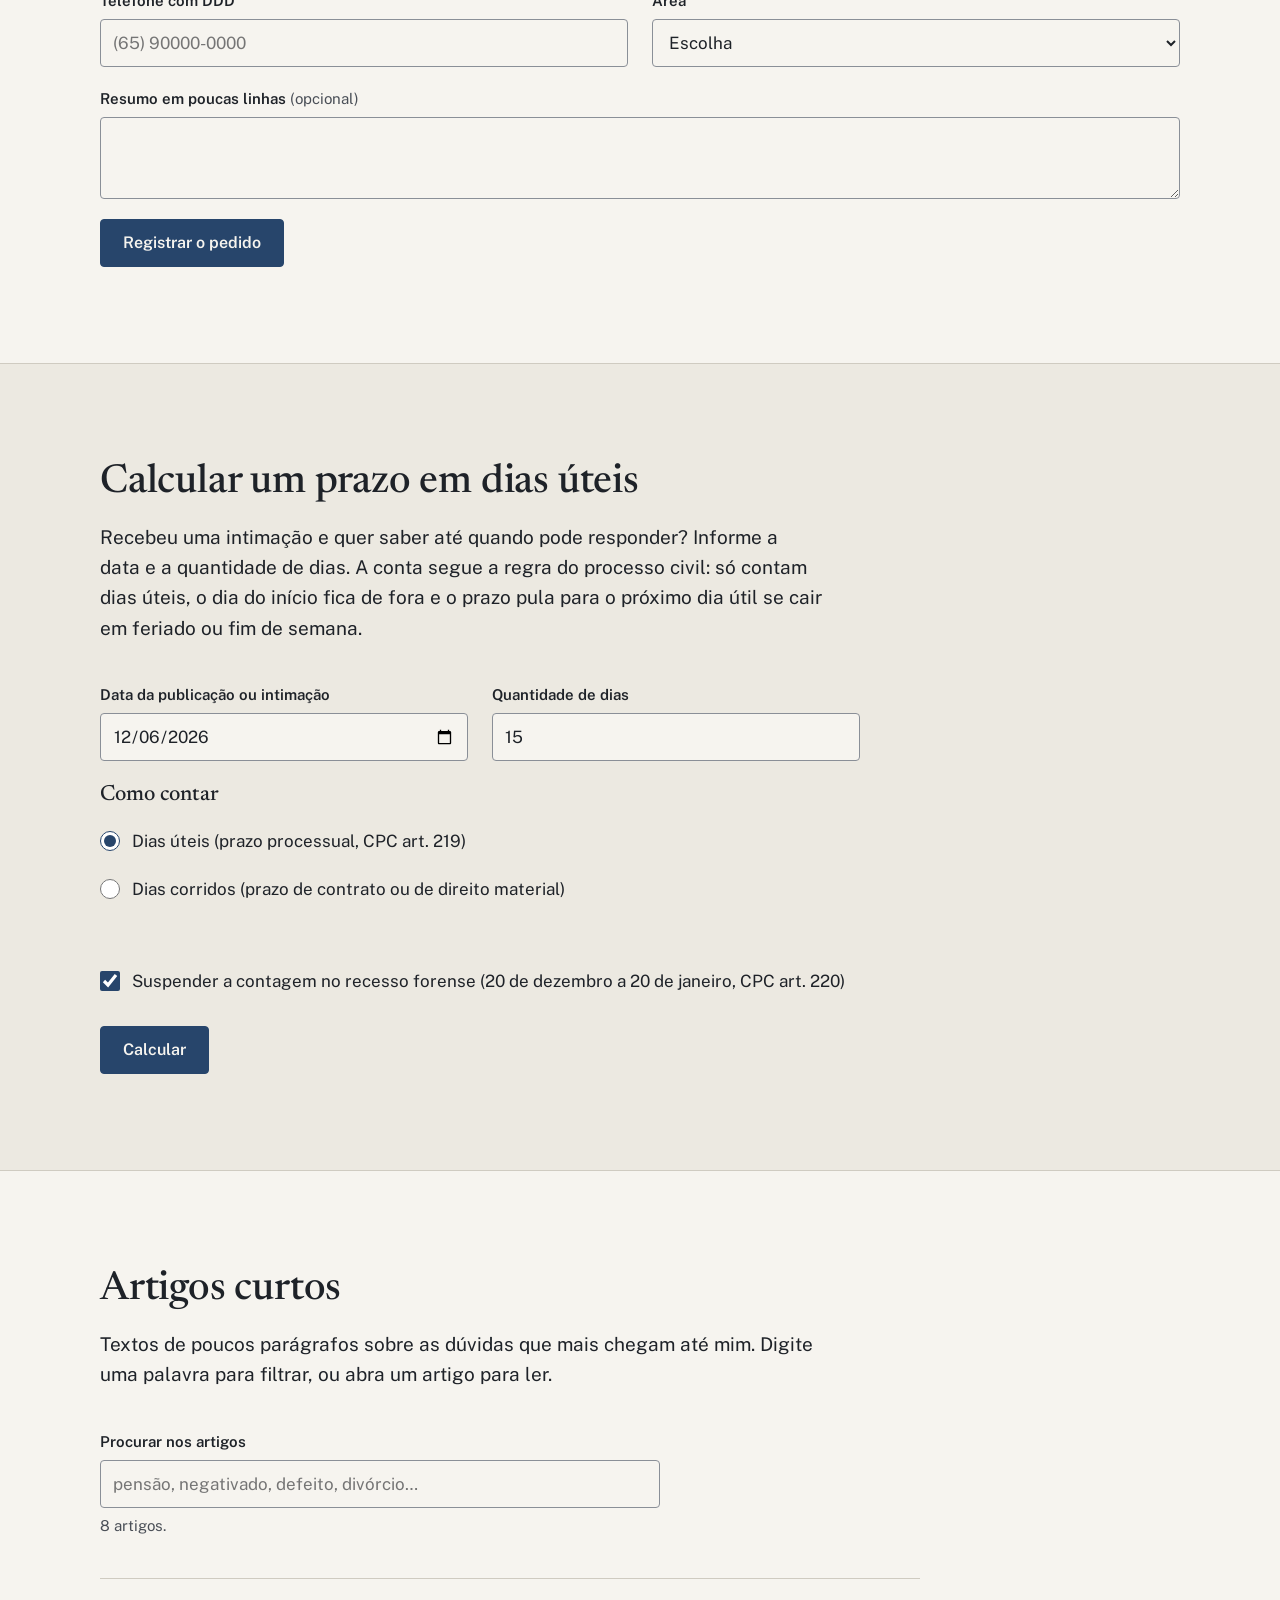
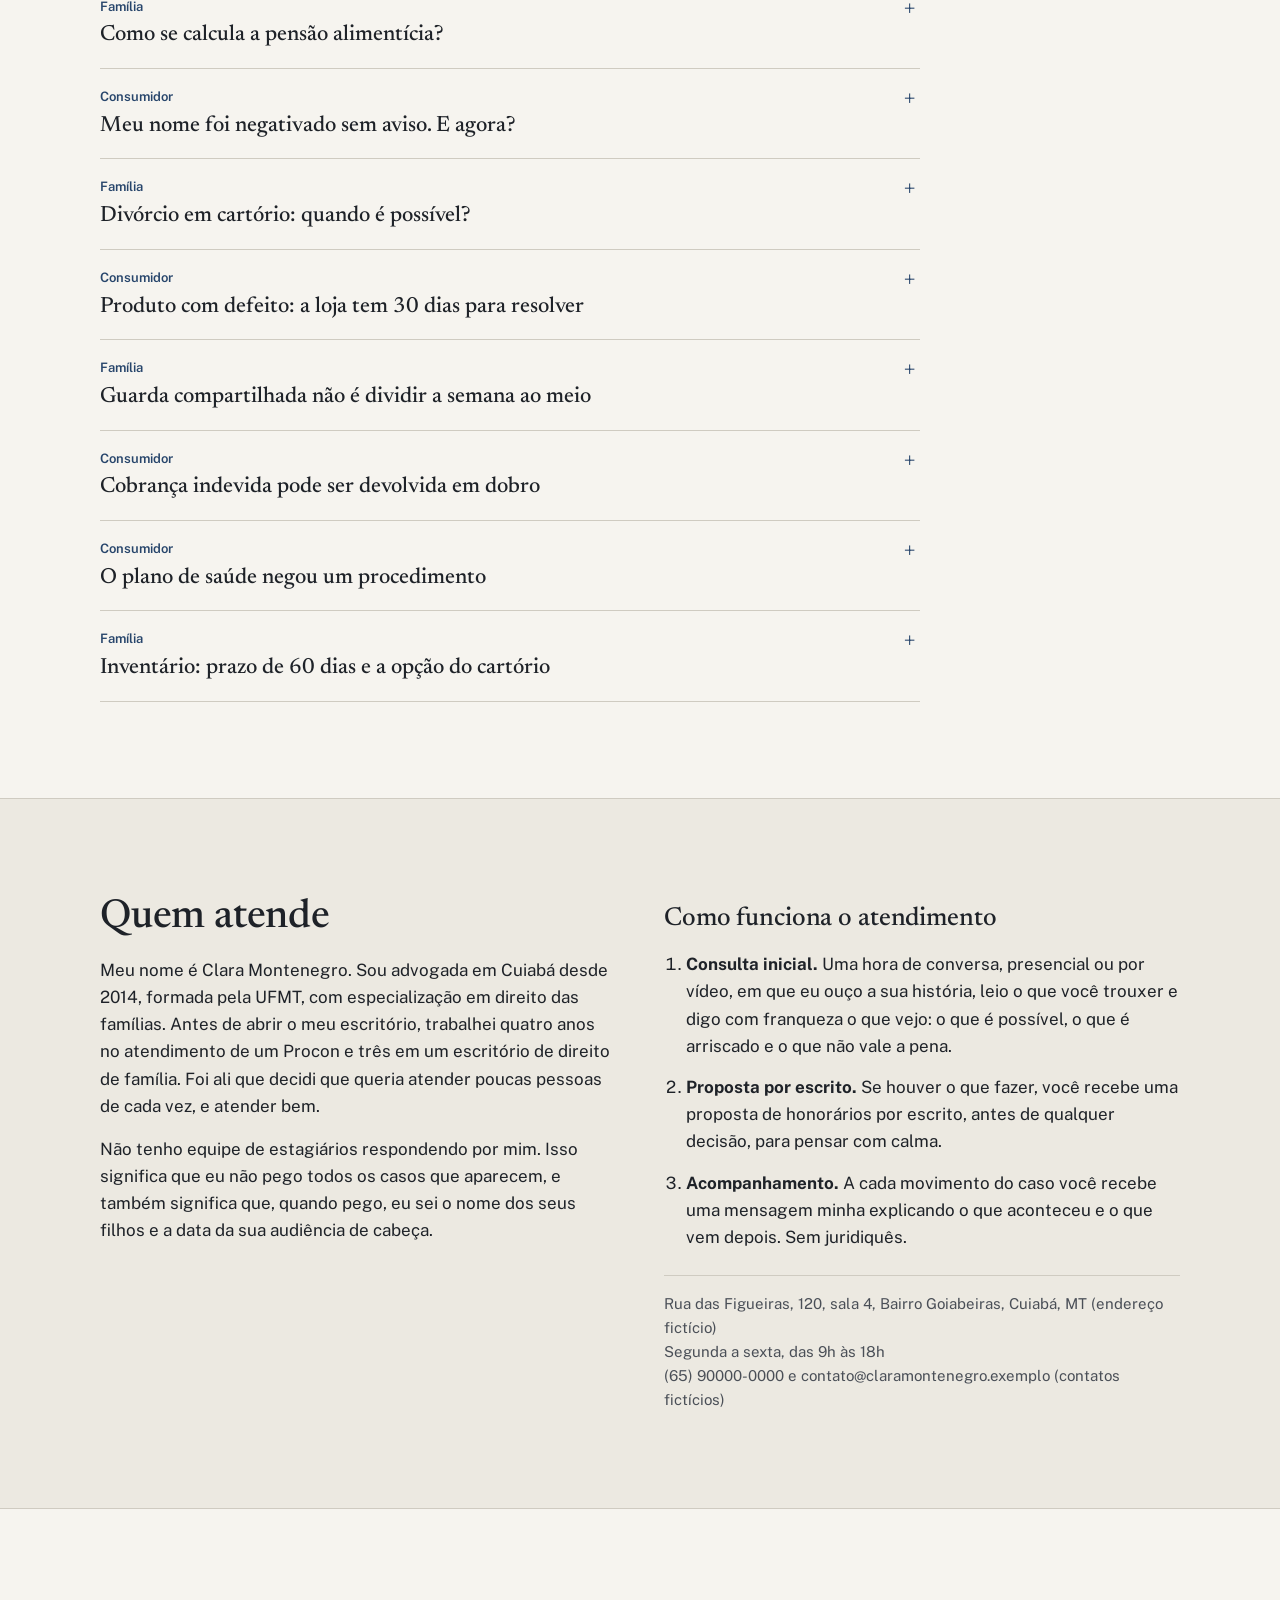
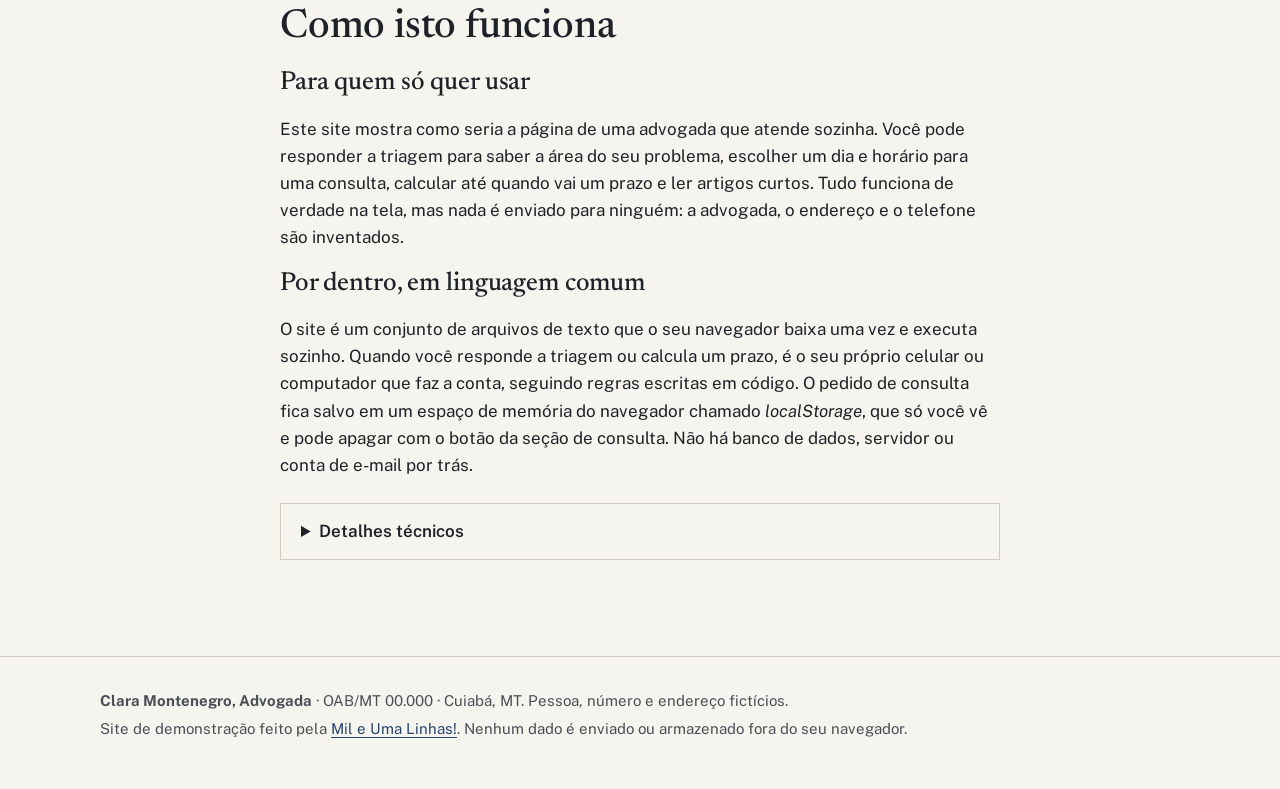
==== commit e4a60832: "Troca o hero desenhado por foto gerada por IA Substitui a folha de papel desenhada em CSS/SVG (com a" ====
--- a/index.html
+++ b/index.html
@@ -54,27 +54,8 @@
           </div>
         </div>
 
-        <div class="hero-figura" aria-hidden="true">
-          <div class="folha">
-            <span class="folha-linha folha-linha-curta"></span>
-            <span class="folha-linha"></span>
-            <span class="folha-linha"></span>
-            <span class="folha-linha folha-linha-media"></span>
-            <span class="folha-espaco"></span>
-            <span class="folha-linha"></span>
-            <span class="folha-linha folha-linha-grifada"></span>
-            <span class="folha-linha folha-linha-media"></span>
-            <span class="folha-espaco"></span>
-            <span class="folha-linha"></span>
-            <span class="folha-linha folha-linha-curta"></span>
-          </div>
-          <svg class="caneta" viewBox="0 0 48 300" width="48" height="300" focusable="false">
-            <rect x="12" y="8" width="24" height="200" rx="12" fill="#27456B"/>
-            <rect x="18" y="20" width="4" height="150" rx="2" fill="#F6F4EF" opacity=".35"/>
-            <path d="M12 208 L24 262 L36 208 Z" fill="#1E2228"/>
-            <path d="M21 250 L24 268 L27 250 Z" fill="#F2DC6B"/>
-            <rect x="12" y="8" width="24" height="18" rx="9" fill="#1E2228"/>
-          </svg>
+        <div class="hero-figura">
+          <img class="hero-foto" src="img/hero.webp" width="1440" height="1080" alt="Mesa vista de cima com folhas pautadas cheias de anotações e um trecho marcado em amarelo, uma caneta-tinteiro azul-marinho sobre elas, a tampa da caneta ao lado, óculos de armação escura, um marca-texto amarelo e um caderno de capa preta no canto." fetchpriority="high">
         </div>
       </div>
     </section>
--- a/css/estilo.css
+++ b/css/estilo.css
@@ -215,55 +215,22 @@
 .hero-apoio { font-size: 19px; max-width: 34em; }
 .hero-acoes { display: flex; gap: 12px; flex-wrap: wrap; margin-top: 28px; }
 
-.hero-figura { position: relative; min-height: 380px; display: flex; justify-content: center; }
-.folha {
-  width: min(100%, 320px);
-  min-height: 400px;
-  background: var(--papel-escuro);
+.hero-figura {
+  aspect-ratio: 4 / 3;
   border: 1px solid var(--linha);
-  padding: 56px 32px 40px;
-  transform: rotate(-2.5deg);
-  display: flex;
-  flex-direction: column;
-  gap: 14px;
-  position: relative;
-}
-.folha::before {
-  content: "";
-  position: absolute;
-  left: 20px;
-  top: 0;
-  bottom: 0;
-  width: 1px;
-  background: #D9B9B4;
-}
-.folha-linha { display: block; height: 3px; background: #9DA3AC; border-radius: 2px; width: 100%; }
-.folha-linha-curta { width: 45%; }
-.folha-linha-media { width: 72%; }
-.folha-linha-grifada {
-  background: #6E7580;
-  box-shadow: 0 0 0 6px var(--marca-texto);
-  width: 88%;
-}
-.folha-espaco { display: block; height: 10px; }
-.caneta {
-  position: absolute;
-  right: 4%;
-  bottom: -24px;
-  transform: rotate(28deg);
-  width: 44px;
-  height: auto;
+  border-radius: 4px;
+  overflow: hidden;
+  background: #C6BFB4; /* média da foto: aparece enquanto ela carrega */
+}
+.hero-foto { display: block; width: 100%; height: 100%; object-fit: cover; }
+@media (prefers-reduced-motion: no-preference) {
+  .hero-foto { animation: foto-entra 800ms ease-out both; }
+  @keyframes foto-entra { from { opacity: 0; } to { opacity: 1; } }
 }
 
 @media (max-width: 900px) {
-  .hero-grade { grid-template-columns: 1fr; gap: 40px; }
-  .hero-figura { min-height: 0; justify-content: flex-start; }
-  .folha { min-height: 300px; width: min(100%, 280px); padding: 40px 24px 32px; }
-  .caneta { right: auto; left: 240px; bottom: -8px; }
-}
-@media (max-width: 420px) {
-  .caneta { left: auto; right: 0; bottom: -16px; width: 36px; }
-  .folha { width: min(100%, 240px); }
+  .hero-grade { grid-template-columns: 1fr; gap: 32px; }
+  .hero-figura { order: -1; } /* no celular a foto abre a página, o texto vem logo abaixo */
 }
 
 /* Seções */
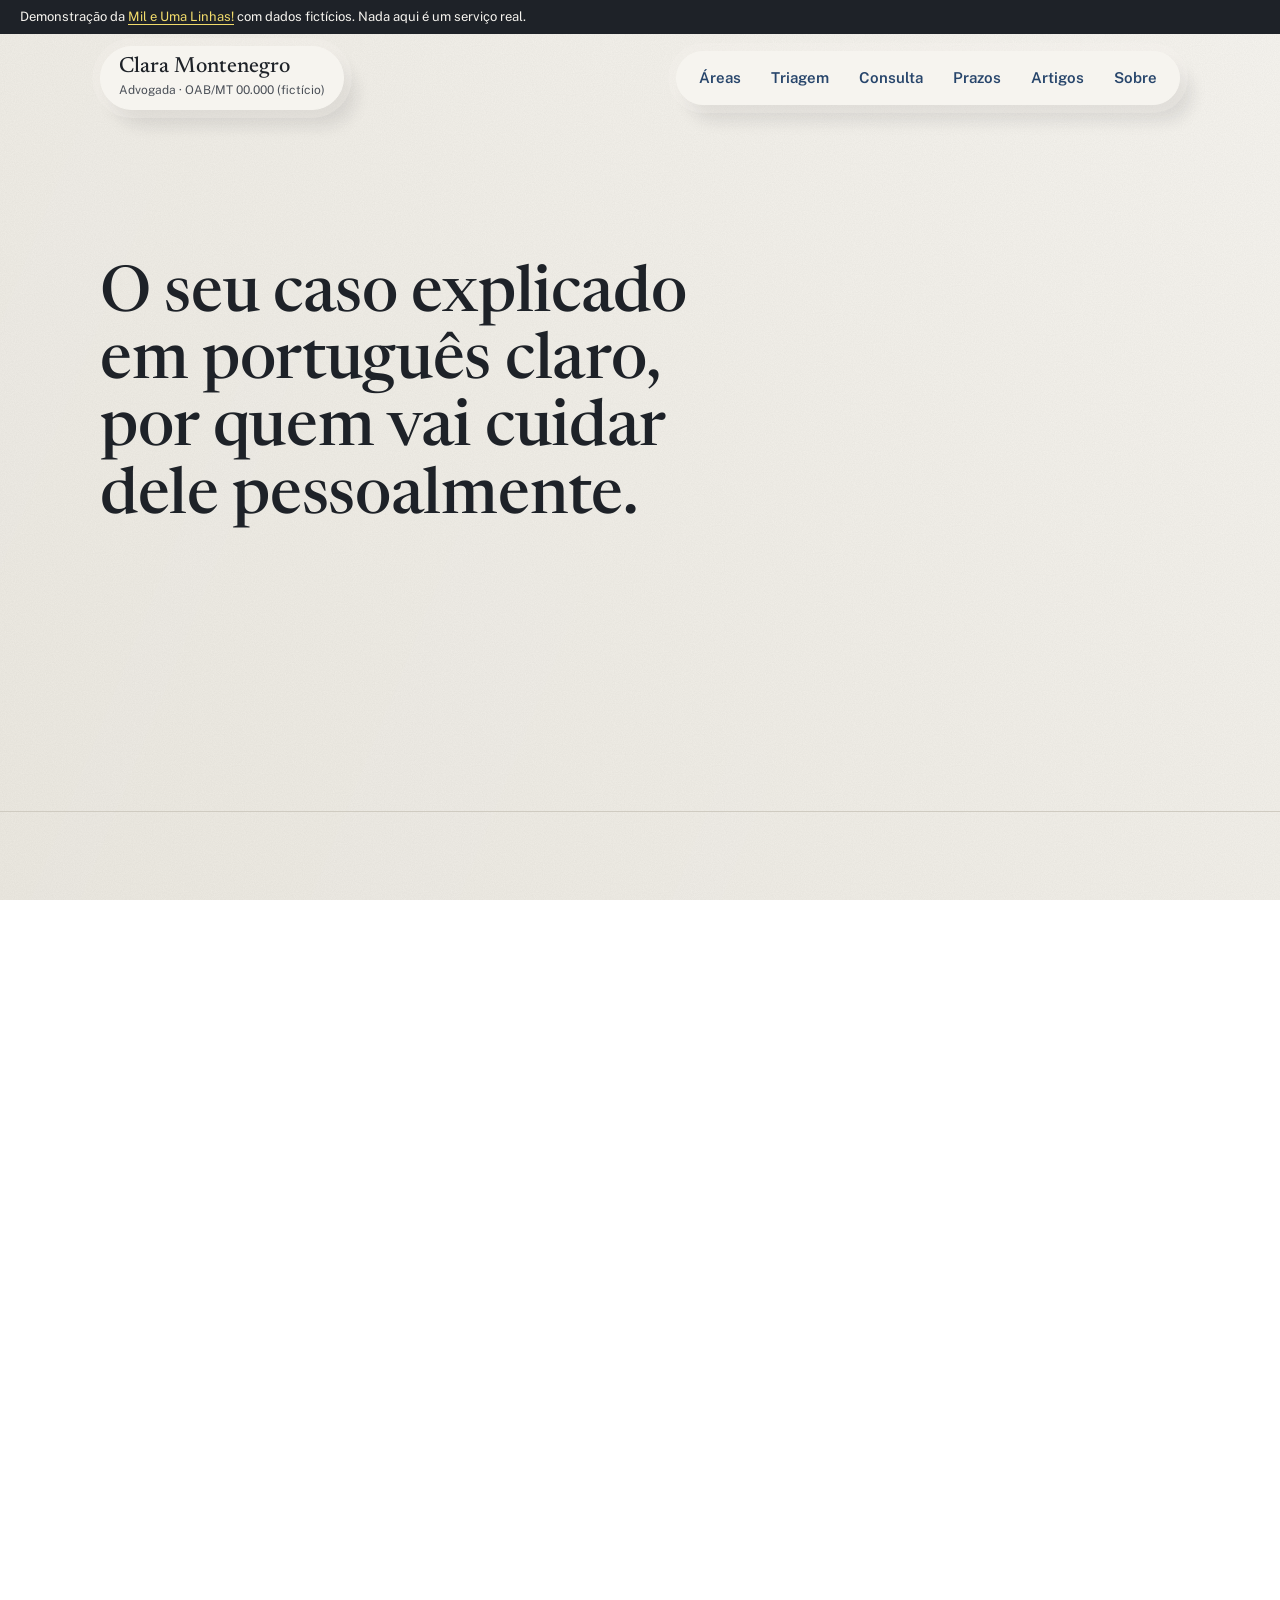
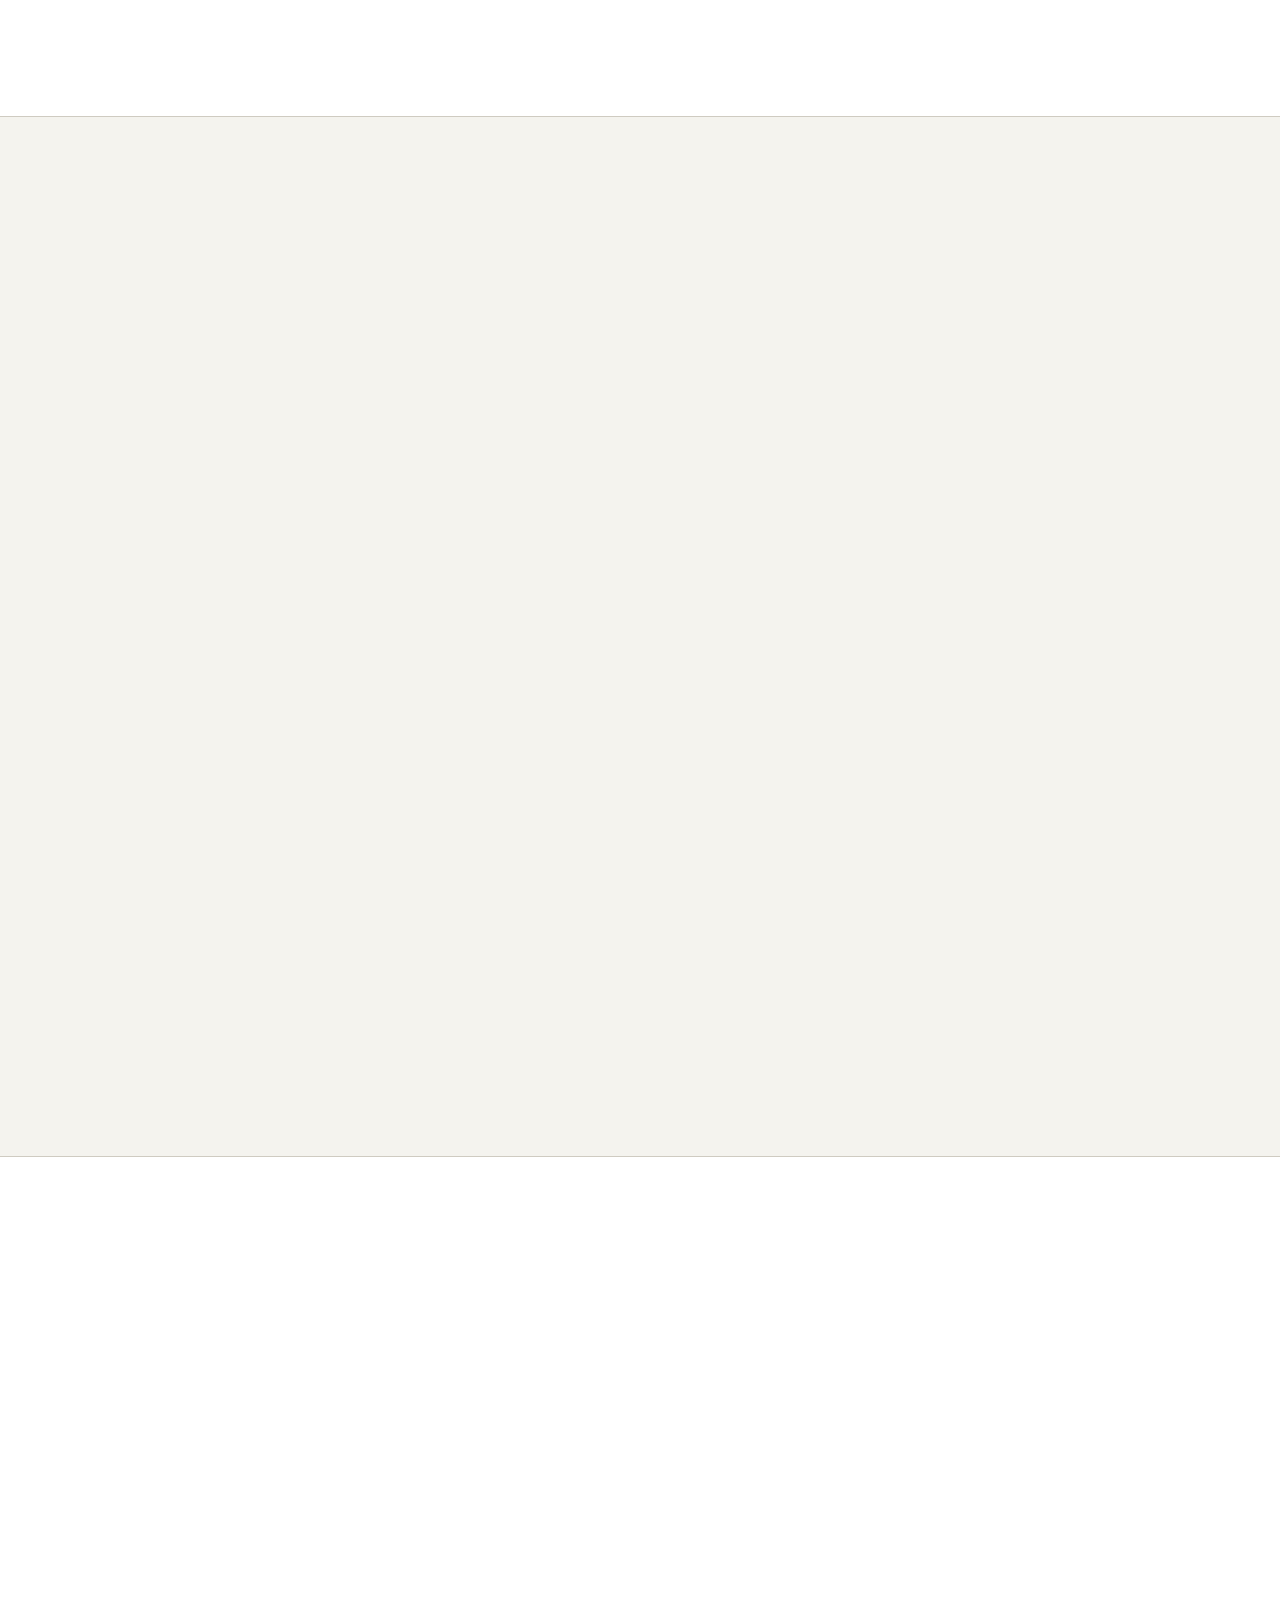
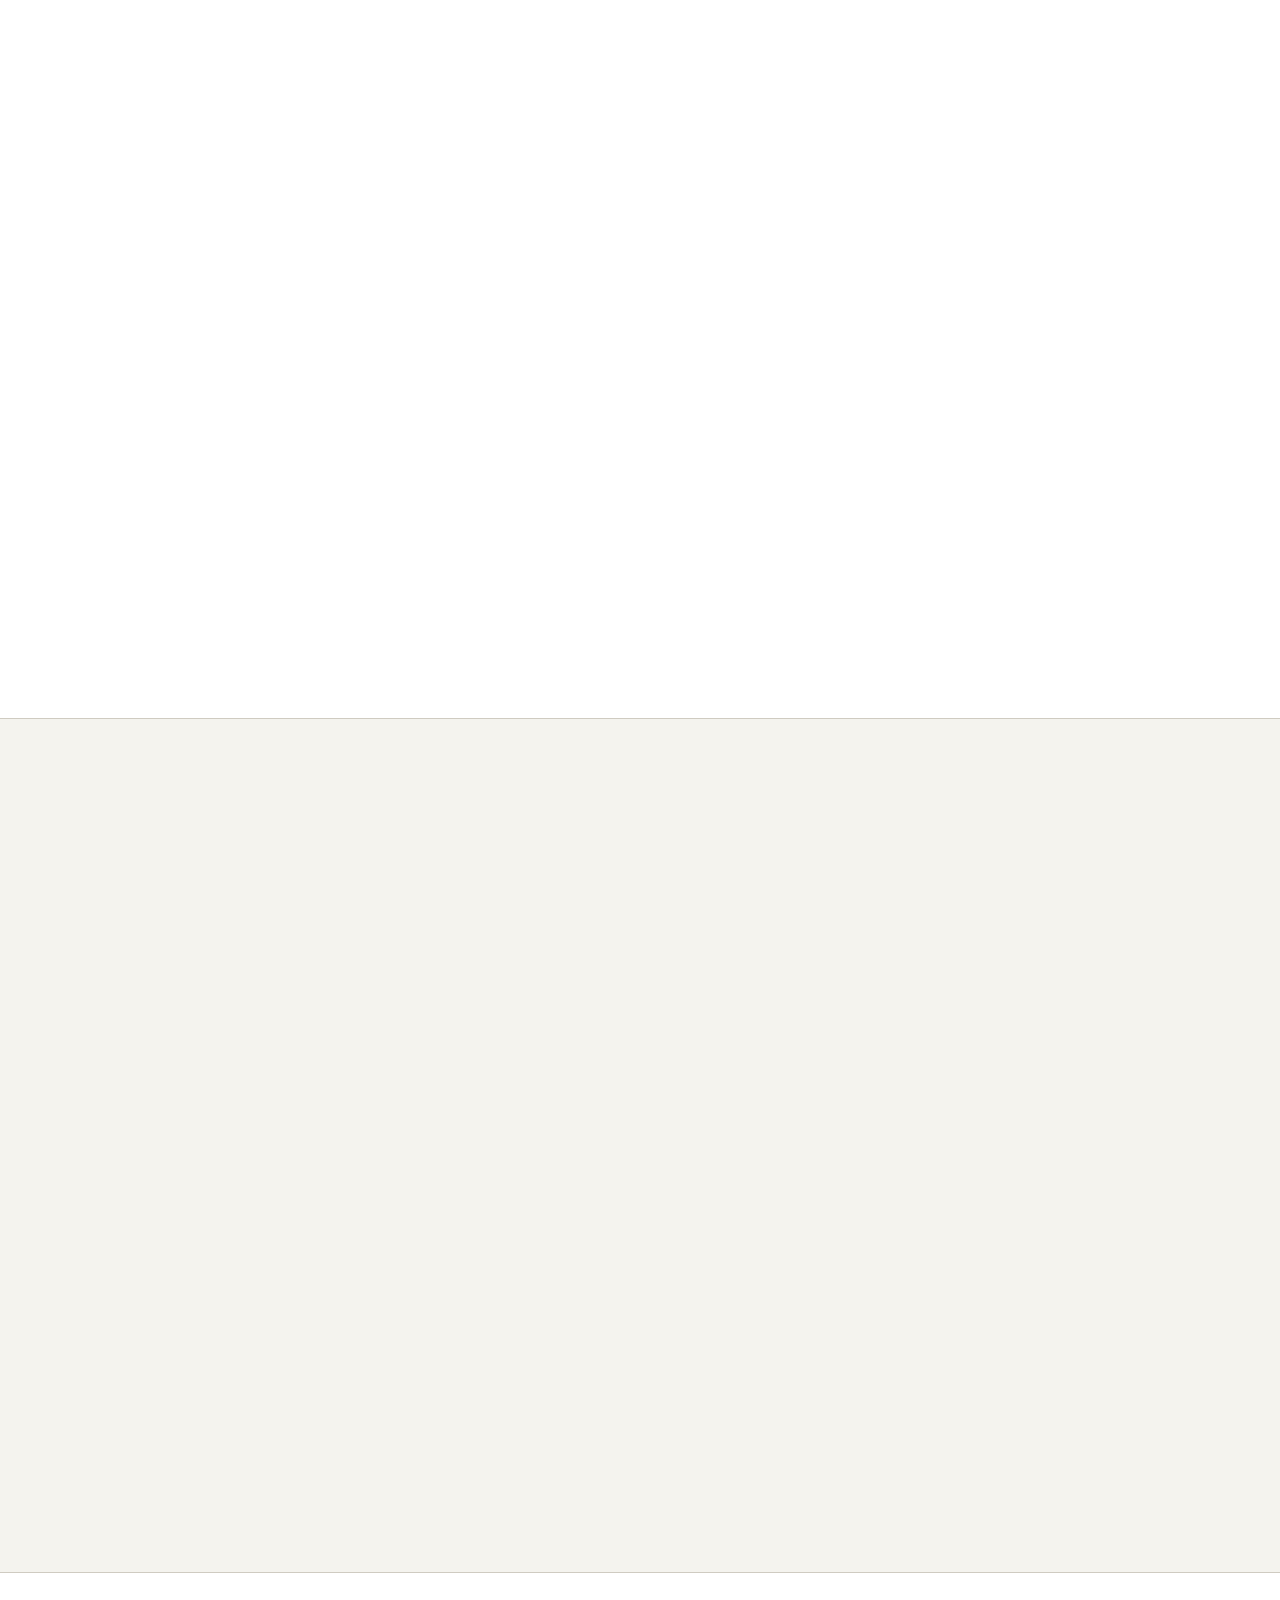
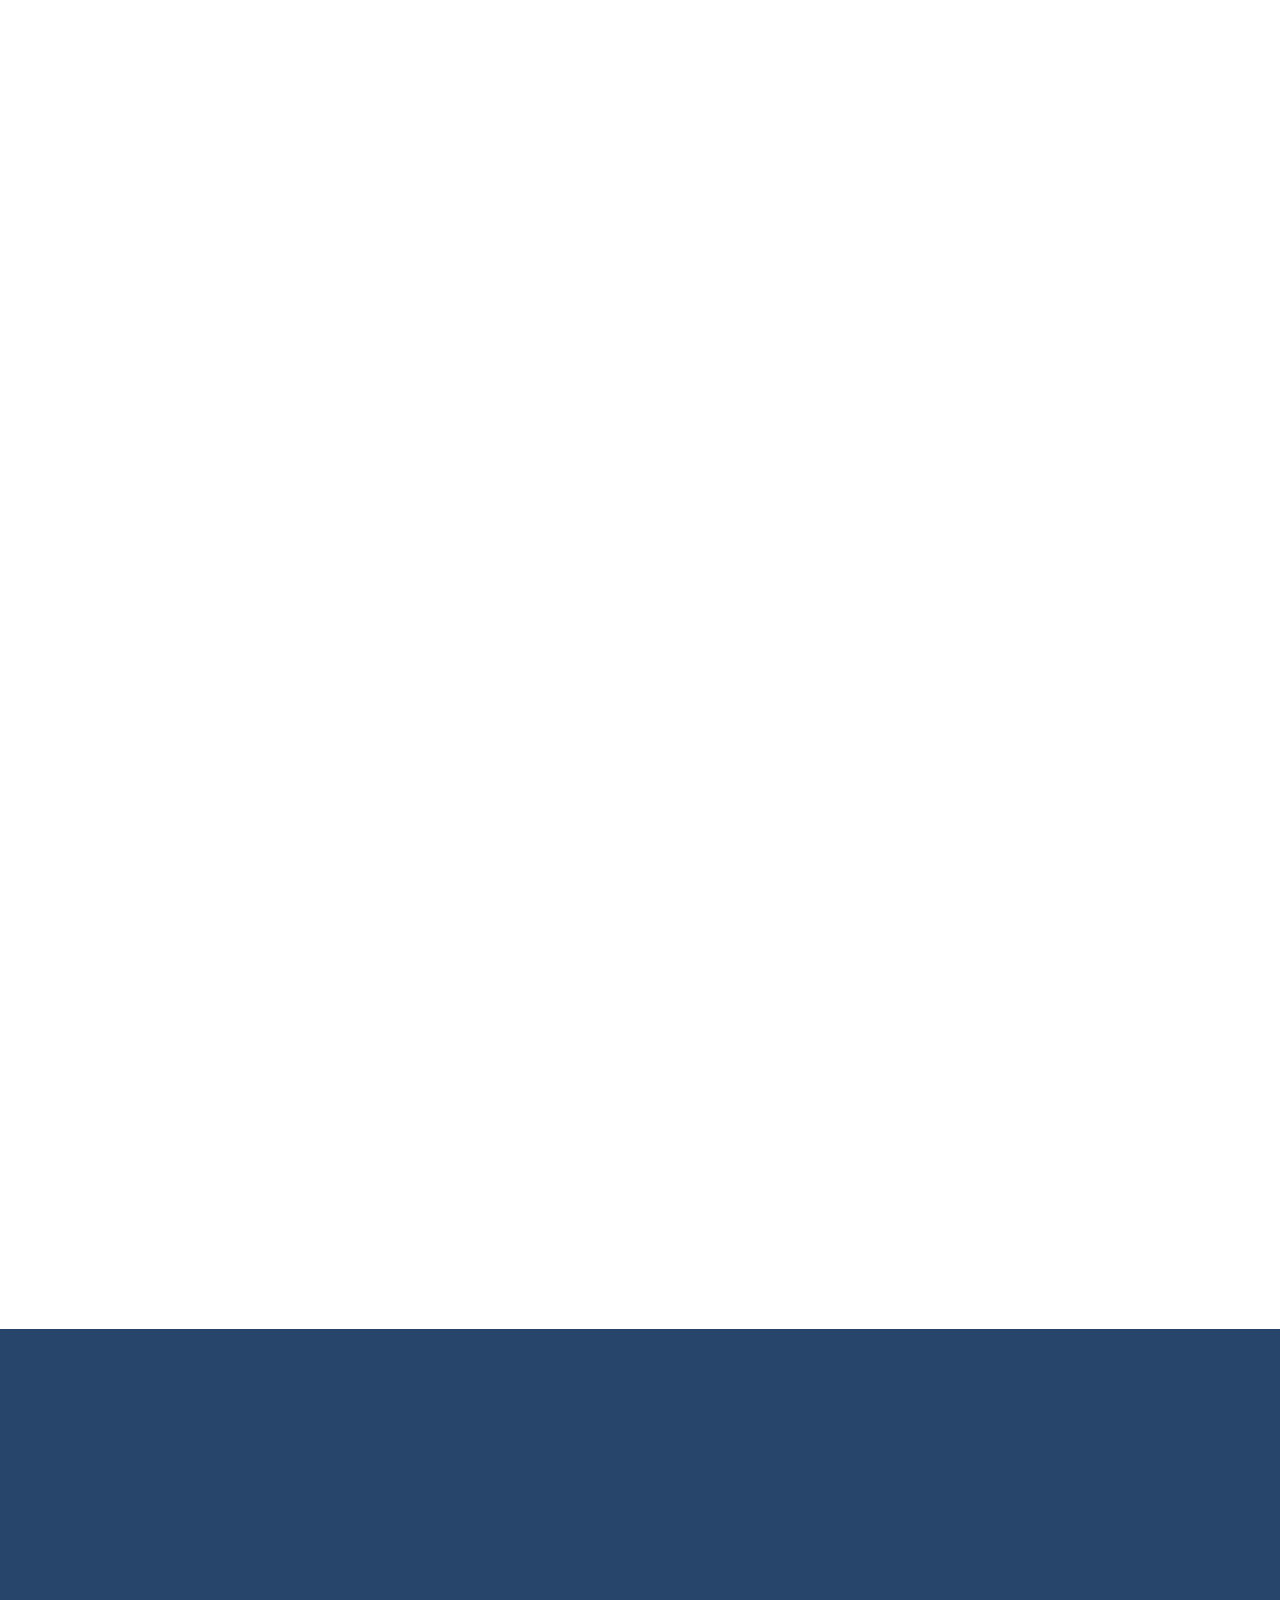
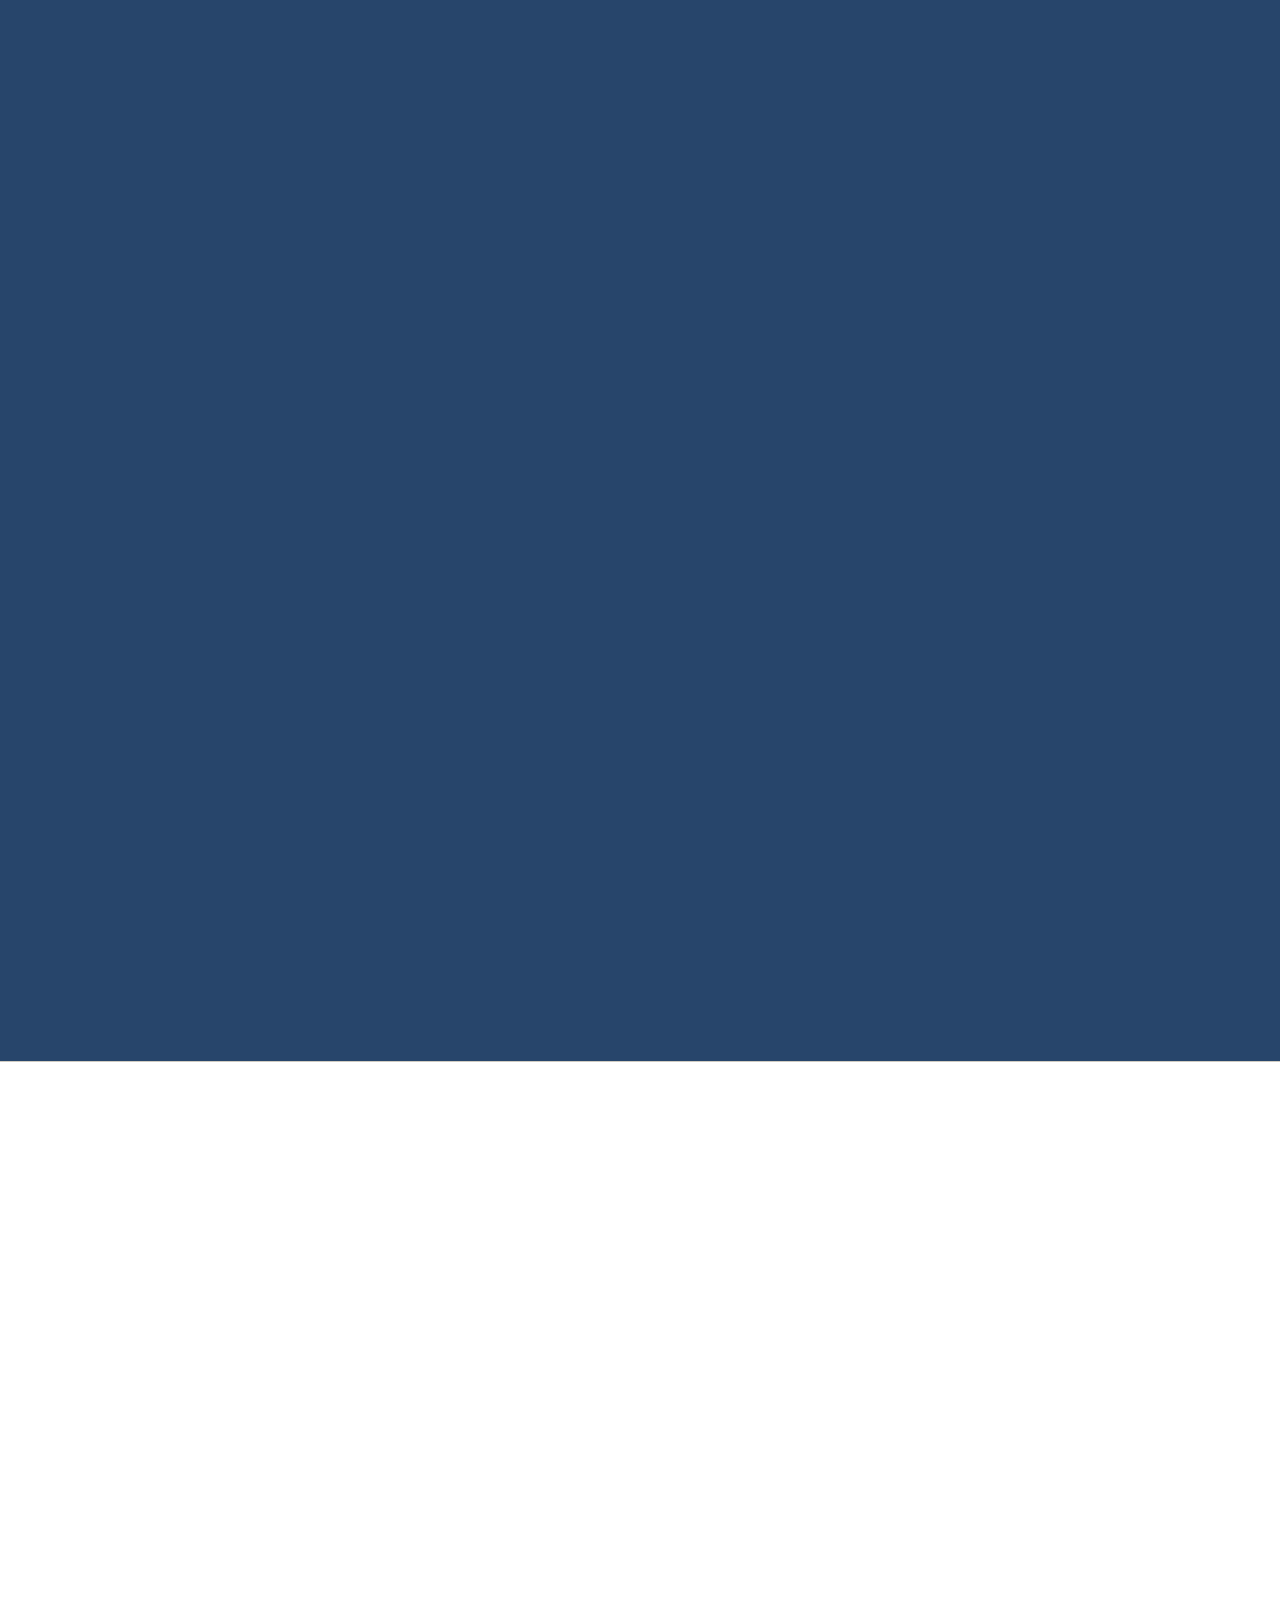
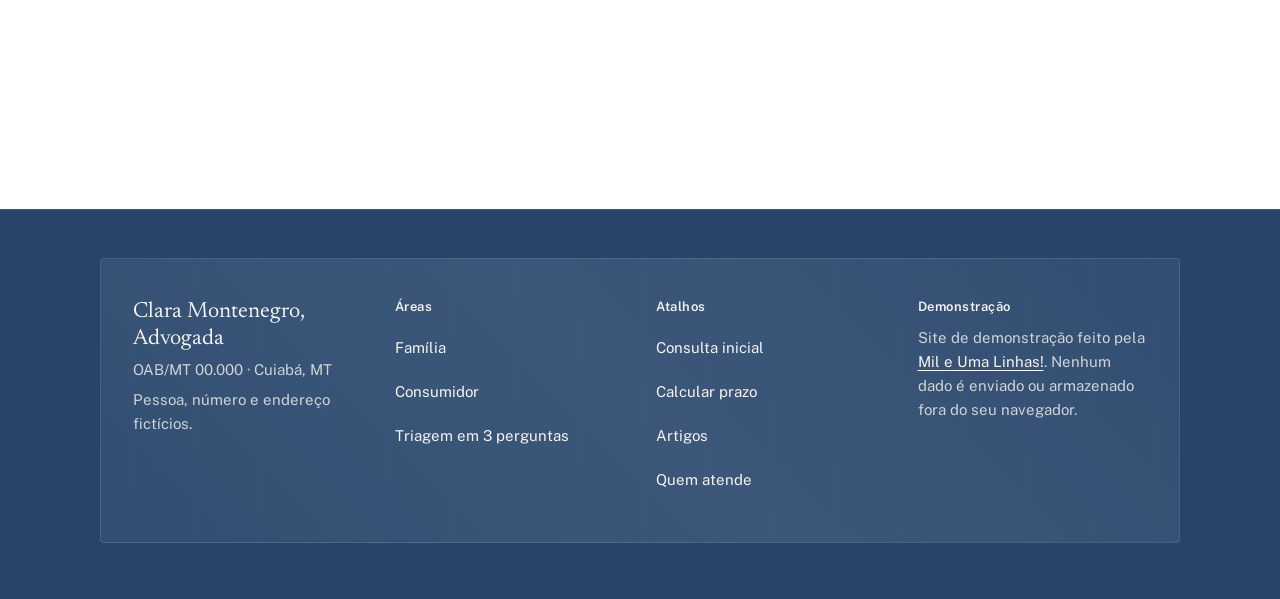
==== commit 9f015038: "Leva final: hanzo e fluxora com sete fotos Aplica a dupla de design systems do plano (hanzo para a p" ====
--- a/index.html
+++ b/index.html
@@ -24,9 +24,8 @@
         <span class="marca-nome">Clara Montenegro</span>
         <span class="marca-sub">Advogada · OAB/MT 00.000 (fictício)</span>
       </a>
-      <button class="menu-botao" type="button" aria-expanded="false" aria-controls="menu">
+      <button class="menu-botao" type="button" aria-expanded="false" aria-controls="menu" aria-label="Menu">
         <span class="menu-botao-traco" aria-hidden="true"></span>
-        Menu
       </button>
       <nav id="menu" class="menu" aria-label="Seções do site">
         <a href="#areas">Áreas</a>
@@ -45,16 +44,17 @@
     <section id="inicio" class="hero">
       <div class="miolo hero-grade">
         <div class="hero-texto">
-          <p class="hero-chamada">Direito de família e do consumidor, em Cuiabá.</p>
+          <p class="hero-aba hero-anim"><span class="ponto-verde" aria-hidden="true"></span>Atendimento de segunda a sexta, 9h às 18h</p>
+          <p class="hero-chamada olho hero-anim">Direito de família e do consumidor, em Cuiabá.</p>
           <h1>O seu caso <span class="grifo">explicado em português claro</span>, por quem vai cuidar dele pessoalmente.</h1>
-          <p class="hero-apoio">Eu atendo sozinha. Quem lê os seus documentos, responde as suas mensagens e vai à audiência sou eu. A conversa começa com uma consulta inicial, sem compromisso de continuidade.</p>
-          <div class="hero-acoes">
-            <a class="botao" href="#consulta">Pedir uma consulta inicial</a>
+          <p class="hero-apoio hero-anim">Eu atendo sozinha. Quem lê os seus documentos, responde as suas mensagens e vai à audiência sou eu. A conversa começa com uma consulta inicial, sem compromisso de continuidade.</p>
+          <div class="hero-acoes hero-anim">
+            <a class="botao botao-anel" href="#consulta">Pedir uma consulta inicial</a>
             <a class="botao botao-leve" href="#triagem">Entender meu caso em 3 perguntas</a>
           </div>
         </div>
 
-        <div class="hero-figura">
+        <div class="hero-figura hero-anim">
           <img class="hero-foto" src="img/hero.webp" width="1440" height="1080" alt="Mesa vista de cima com folhas pautadas cheias de anotações e um trecho marcado em amarelo, uma caneta-tinteiro azul-marinho sobre elas, a tampa da caneta ao lado, óculos de armação escura, um marca-texto amarelo e um caderno de capa preta no canto." fetchpriority="high">
         </div>
       </div>
@@ -63,27 +63,28 @@
     <!-- Áreas -->
     <section id="areas" class="secao">
       <div class="miolo">
-        <h2>Em que eu posso ajudar</h2>
+        <h2>Em que eu <span class="h2-tom">posso ajudar</span></h2>
         <p class="secao-intro">Duas áreas, escolhidas porque são as que mais mexem com a vida de uma família comum. Se o seu caso não estiver aqui, a triagem logo abaixo indica para onde ir.</p>
 
         <div class="colunas">
-          <article class="coluna">
-            <svg class="icone" viewBox="0 0 48 48" width="40" height="40" aria-hidden="true" focusable="false">
-              <path d="M6 24 L24 8 L42 24" fill="none" stroke="#27456B" stroke-width="2.5" stroke-linecap="round" stroke-linejoin="round"/>
-              <path d="M11 22 V40 H37 V22" fill="none" stroke="#27456B" stroke-width="2.5" stroke-linejoin="round"/>
-              <circle cx="19" cy="29" r="3" fill="none" stroke="#27456B" stroke-width="2.5"/>
-              <circle cx="29" cy="29" r="3" fill="none" stroke="#27456B" stroke-width="2.5"/>
-              <path d="M14 40 c0-4 2-6 5-6 s5 2 5 6 M24 40 c0-4 2-6 5-6 s5 2 5 6" fill="none" stroke="#27456B" stroke-width="2.5" stroke-linecap="round"/>
-            </svg>
+          <article class="coluna cartao">
+            <div class="coluna-cabeca">
+              <span class="numeral" aria-hidden="true">01</span>
+              <figure class="area-foto">
+                <img src="img/area-familia.webp" width="1024" height="1024" alt="Duas mãos adultas sobre uma mesa de madeira clara, uma delas segurando uma caneta azul sobre um documento com um trecho grifado em amarelo." loading="lazy" decoding="async">
+              </figure>
+            </div>
             <h3>Família</h3>
             <p>Divórcio e dissolução de união estável, guarda e convivência com os filhos, pensão alimentícia (fixar, revisar ou cobrar), reconhecimento de paternidade, inventário e partilha.</p>
             <p>Quando dá para resolver em acordo, eu prefiro o acordo. Quando não dá, eu preparo o caso para o processo com você sabendo cada passo.</p>
           </article>
-          <article class="coluna">
-            <svg class="icone" viewBox="0 0 48 48" width="40" height="40" aria-hidden="true" focusable="false">
-              <path d="M12 6 H36 V42 L32 39 L28 42 L24 39 L20 42 L16 39 L12 42 Z" fill="none" stroke="#27456B" stroke-width="2.5" stroke-linejoin="round"/>
-              <path d="M18 16 H30 M18 23 H30 M18 30 H26" stroke="#27456B" stroke-width="2.5" stroke-linecap="round"/>
-            </svg>
+          <article class="coluna cartao">
+            <div class="coluna-cabeca">
+              <span class="numeral" aria-hidden="true">02</span>
+              <figure class="area-foto">
+                <img src="img/area-consumidor.webp" width="1024" height="1024" alt="Cupom fiscal e contrato com um parágrafo grifado em amarelo, uma lupa e uma caneta azul sobre papel marfim, vistos de cima." loading="lazy" decoding="async">
+              </figure>
+            </div>
             <h3>Consumidor</h3>
             <p>Cobrança indevida, nome negativado sem aviso, produto ou serviço com defeito, cancelamento que não acontece, plano de saúde que nega atendimento, contrato com cláusula abusiva, problema com banco ou financeira.</p>
             <p>Muitos casos se resolvem com uma notificação bem escrita. Os que não se resolvem vão para o Juizado ou para a Justiça comum, conforme o valor e a complexidade.</p>
@@ -95,7 +96,7 @@
     <!-- Triagem -->
     <section id="triagem" class="secao secao-escura">
       <div class="miolo">
-        <h2>Triagem em 3 perguntas</h2>
+        <h2>Triagem <span class="h2-tom">em 3 perguntas</span></h2>
         <p class="secao-intro">Responda as três perguntas e eu indico a área do seu caso e qual é o próximo passo razoável. Nada é enviado: a resposta aparece aqui mesmo, na hora.</p>
 
         <form id="form-triagem" class="formulario" novalidate>
@@ -128,7 +129,7 @@
         </form>
 
         <div id="triagem-resultado" class="resultado" hidden aria-live="polite">
-          <p class="resultado-rotulo">Indicação</p>
+          <p class="resultado-rotulo olho">Indicação</p>
           <h3 id="triagem-titulo"></h3>
           <p id="triagem-texto"></p>
           <p id="triagem-urgencia" class="aviso-urgencia" hidden></p>
@@ -144,7 +145,7 @@
     <!-- Consulta inicial -->
     <section id="consulta" class="secao">
       <div class="miolo">
-        <h2>Pedir uma consulta inicial</h2>
+        <h2>Pedir uma <span class="h2-tom">consulta inicial</span></h2>
         <p class="secao-intro">Escolha um dia e um horário, deixe o seu contato e um resumo. Isto é uma simulação: o pedido fica guardado só no seu navegador e ninguém recebe nada.</p>
 
         <form id="form-agenda" class="formulario agenda" novalidate>
@@ -163,6 +164,9 @@
             </div>
 
             <div class="agenda-horarios">
+              <figure class="agenda-foto">
+                <img src="img/sala-consulta.webp" width="1456" height="1088" alt="Sala de atendimento pequena com mesa de madeira clara, duas cadeiras, caderno preto, caneta azul e uma janela com cortina de linho." loading="lazy" decoding="async">
+              </figure>
               <p class="rotulo" id="horarios-rotulo">Horários para <span id="dia-escolhido">nenhum dia escolhido</span></p>
               <div id="horarios" class="horarios" role="group" aria-labelledby="horarios-rotulo">
                 <p class="nota">Escolha um dia no calendário para ver os horários.</p>
@@ -207,7 +211,7 @@
         </form>
 
         <div id="agenda-resultado" class="resultado resultado-ok" hidden aria-live="polite">
-          <p class="resultado-rotulo">Pedido registrado</p>
+          <p class="resultado-rotulo olho">Pedido registrado</p>
           <h3>Recebi o seu pedido de consulta inicial.</h3>
           <dl class="resumo-pedido">
             <div><dt>Quando</dt><dd id="res-quando"></dd></div>
@@ -229,10 +233,12 @@
     <!-- Prazos -->
     <section id="prazos" class="secao secao-escura">
       <div class="miolo">
-        <h2>Calcular um prazo em dias úteis</h2>
+        <h2>Calcular um prazo <span class="h2-tom">em dias úteis</span></h2>
         <p class="secao-intro">Recebeu uma intimação e quer saber até quando pode responder? Informe a data e a quantidade de dias. A conta segue a regra do processo civil: só contam dias úteis, o dia do início fica de fora e o prazo pula para o próximo dia útil se cair em feriado ou fim de semana.</p>
 
         <form id="form-prazo" class="formulario prazo" novalidate>
+          <div class="prazo-grade">
+          <div class="prazo-coluna">
           <div class="campos campos-prazo">
             <div class="campo">
               <label for="prazo-inicio">Data da publicação ou intimação</label>
@@ -253,10 +259,15 @@
           <div class="acoes">
             <button class="botao" type="submit">Calcular</button>
           </div>
+          </div>
+          <figure class="prazo-foto">
+            <img src="img/agenda-prazos.webp" width="1456" height="970" alt="Agenda de papel aberta com dias em branco, um carimbo datador de metal e uma caneta azul sobre mesa cor de papel." loading="lazy" decoding="async">
+          </figure>
+          </div>
         </form>
 
         <div id="prazo-resultado" class="resultado" hidden aria-live="polite">
-          <p class="resultado-rotulo">Resultado</p>
+          <p class="resultado-rotulo olho">Resultado</p>
           <h3>O prazo termina em <span id="prazo-fim" class="grifo"></span>.</h3>
           <p id="prazo-explica"></p>
           <ul id="prazo-pulos" class="lista-pulos"></ul>
@@ -268,13 +279,18 @@
     <!-- Artigos -->
     <section id="artigos" class="secao">
       <div class="miolo">
-        <h2>Artigos curtos</h2>
+        <h2>Artigos <span class="h2-tom">curtos</span></h2>
         <p class="secao-intro">Textos de poucos parágrafos sobre as dúvidas que mais chegam até mim. Digite uma palavra para filtrar, ou abra um artigo para ler.</p>
 
-        <div class="busca">
-          <label for="busca-artigos">Procurar nos artigos</label>
-          <input id="busca-artigos" type="search" placeholder="pensão, negativado, defeito, divórcio…" autocomplete="off">
-          <p id="busca-status" class="nota" aria-live="polite">8 artigos.</p>
+        <div class="artigos-cabeca">
+          <div class="busca">
+            <label for="busca-artigos">Procurar nos artigos</label>
+            <input id="busca-artigos" type="search" placeholder="pensão, negativado, defeito, divórcio…" autocomplete="off">
+            <p id="busca-status" class="nota" aria-live="polite">8 artigos.</p>
+          </div>
+          <figure class="artigos-foto">
+            <img src="img/leitura-artigos.webp" width="1456" height="816" alt="Pilha de livros de capa dura em tons neutros, óculos de armação escura e um marca-texto amarelo sobre uma mesa de madeira clara." loading="lazy" decoding="async">
+          </figure>
         </div>
 
         <div id="lista-artigos" class="artigos">
@@ -349,18 +365,24 @@
     <!-- Sobre -->
     <section id="sobre" class="secao secao-escura">
       <div class="miolo sobre-grade">
-        <div>
+        <div class="vidro">
+          <figure class="sobre-foto">
+            <img src="img/advogada-perfil.webp" width="1088" height="1456" alt="Advogada adulta vista de perfil e parcialmente de costas, lendo um processo junto à janela, com caneta azul na mão e o rosto fora de foco." loading="lazy" decoding="async">
+          </figure>
           <h2>Quem atende</h2>
-          <p>Meu nome é Clara Montenegro. Sou advogada em Cuiabá desde 2014, formada pela UFMT, com especialização em direito das famílias. Antes de abrir o meu escritório, trabalhei quatro anos no atendimento de um Procon e três em um escritório de direito de família. Foi ali que decidi que queria atender poucas pessoas de cada vez, e atender bem.</p>
+          <p class="sobre-lead">Meu nome é Clara Montenegro. Sou advogada em Cuiabá desde 2014, formada pela UFMT, com especialização em direito das famílias. Antes de abrir o meu escritório, trabalhei quatro anos no atendimento de um Procon e três em um escritório de direito de família. Foi ali que decidi que queria atender poucas pessoas de cada vez, e atender bem.</p>
           <p>Não tenho equipe de estagiários respondendo por mim. Isso significa que eu não pego todos os casos que aparecem, e também significa que, quando pego, eu sei o nome dos seus filhos e a data da sua audiência de cabeça.</p>
         </div>
-        <div>
+        <div class="vidro">
           <h3 class="subtitulo">Como funciona o atendimento</h3>
           <ol class="passos">
             <li><strong>Consulta inicial.</strong> Uma hora de conversa, presencial ou por vídeo, em que eu ouço a sua história, leio o que você trouxer e digo com franqueza o que vejo: o que é possível, o que é arriscado e o que não vale a pena.</li>
             <li><strong>Proposta por escrito.</strong> Se houver o que fazer, você recebe uma proposta de honorários por escrito, antes de qualquer decisão, para pensar com calma.</li>
             <li><strong>Acompanhamento.</strong> A cada movimento do caso você recebe uma mensagem minha explicando o que aconteceu e o que vem depois. Sem juridiquês.</li>
           </ol>
+          <figure class="endereco-foto">
+            <img src="img/porta-escritorio.webp" width="1456" height="1088" alt="Porta de escritório em madeira clara com placa de latão em branco, uma planta em vaso e piso de cimento queimado claro." loading="lazy" decoding="async">
+          </figure>
           <address class="endereco">
             Rua das Figueiras, 120, sala 4, Bairro Goiabeiras, Cuiabá, MT (endereço fictício)<br>
             Segunda a sexta, das 9h às 18h<br>
@@ -398,9 +420,35 @@
   </main>
 
   <footer class="rodape">
-    <div class="miolo rodape-linha">
-      <p><strong>Clara Montenegro, Advogada</strong> · OAB/MT 00.000 · Cuiabá, MT. Pessoa, número e endereço fictícios.</p>
-      <p>Site de demonstração feito pela <a href="https://mileumalinhas.com.br" rel="noopener">Mil e Uma Linhas!</a>. Nenhum dado é enviado ou armazenado fora do seu navegador.</p>
+    <div class="miolo">
+      <div class="rodape-linha vidro">
+        <div class="rodape-coluna">
+          <p class="rodape-marca">Clara Montenegro, Advogada</p>
+          <p>OAB/MT 00.000 · Cuiabá, MT</p>
+          <p>Pessoa, número e endereço fictícios.</p>
+        </div>
+        <div class="rodape-coluna">
+          <h4>Áreas</h4>
+          <ul>
+            <li><a href="#areas">Família</a></li>
+            <li><a href="#areas">Consumidor</a></li>
+            <li><a href="#triagem">Triagem em 3 perguntas</a></li>
+          </ul>
+        </div>
+        <div class="rodape-coluna">
+          <h4>Atalhos</h4>
+          <ul>
+            <li><a href="#consulta">Consulta inicial</a></li>
+            <li><a href="#prazos">Calcular prazo</a></li>
+            <li><a href="#artigos">Artigos</a></li>
+            <li><a href="#sobre">Quem atende</a></li>
+          </ul>
+        </div>
+        <div class="rodape-coluna">
+          <h4>Demonstração</h4>
+          <p>Site de demonstração feito pela <a href="https://mileumalinhas.com.br" rel="noopener">Mil e Uma Linhas!</a>. Nenhum dado é enviado ou armazenado fora do seu navegador.</p>
+        </div>
+      </div>
     </div>
   </footer>
 
--- a/css/estilo.css
+++ b/css/estilo.css
@@ -1,5 +1,7 @@
 /* Clara Montenegro, Advogada: folha de estilo única.
-   Paleta e tipografia descritas em docs/identidade.md. */
+   Paleta e tipografia descritas em docs/identidade.md.
+   Leva final: superfícies do hanzo (página clara) e do fluxora (faixas em Tinta azul),
+   sempre com as cores da identidade. */
 
 @font-face {
   font-family: "Newsreader";
@@ -38,6 +40,13 @@
   --largura: 1120px;
   --margem: 20px;
   --respiro: 96px;
+  /* Superfícies da leva final */
+  --anel: 0 0 0 8px rgba(246, 244, 239, 0.25);
+  --sombra-longa: 12px 16px 16px rgba(30, 34, 40, 0.10);
+  --cartao: 0 0 0 8px rgba(246, 244, 239, 0.25), 12px 16px 16px rgba(30, 34, 40, 0.10);
+  --vidro: rgba(255, 255, 255, 0.05);
+  --vidro-linha: rgba(255, 255, 255, 0.10);
+  --papel-80: rgba(246, 244, 239, 0.80);
 }
 
 *, *::before, *::after { box-sizing: border-box; }
@@ -47,14 +56,39 @@
   html { scroll-behavior: auto; }
 }
 
+/* Fundo (hanzo): degradê Papel para Papel escuro a 225 graus, cinco raios de luz
+   inclinados a 4% e grão fractal fixo a 4%. Tudo em CSS e SVG inline, sem imagem externa. */
 body {
   margin: 0;
-  background: var(--papel);
+  background: linear-gradient(225deg, var(--papel) 0%, var(--papel-escuro) 100%) fixed;
   color: var(--grafite);
   font-family: var(--sans);
   font-size: 17px;
   line-height: 1.6;
   overflow-x: hidden;
+  position: relative;
+  z-index: 0;
+}
+body::before,
+body::after {
+  content: "";
+  position: fixed;
+  inset: 0;
+  pointer-events: none;
+  z-index: -1;
+}
+body::before {
+  background-image:
+    linear-gradient(112deg, transparent 8%,  rgba(255, 255, 255, 0.04) 8%,  rgba(255, 255, 255, 0.04) 14%, transparent 14%),
+    linear-gradient(112deg, transparent 24%, rgba(255, 255, 255, 0.04) 24%, rgba(255, 255, 255, 0.04) 27%, transparent 27%),
+    linear-gradient(112deg, transparent 41%, rgba(255, 255, 255, 0.04) 41%, rgba(255, 255, 255, 0.04) 50%, transparent 50%),
+    linear-gradient(112deg, transparent 63%, rgba(255, 255, 255, 0.04) 63%, rgba(255, 255, 255, 0.04) 66%, transparent 66%),
+    linear-gradient(112deg, transparent 80%, rgba(255, 255, 255, 0.04) 80%, rgba(255, 255, 255, 0.04) 91%, transparent 91%);
+}
+body::after {
+  opacity: 0.04;
+  background-image: url("data:image/svg+xml,%3Csvg xmlns='http://www.w3.org/2000/svg' width='240' height='240'%3E%3Cfilter id='g'%3E%3CfeTurbulence type='fractalNoise' baseFrequency='0.9' numOctaves='3' stitchTiles='stitch'/%3E%3CfeColorMatrix values='0 0 0 0 0 0 0 0 0 0 0 0 0 0 0 0 0 0 1 0'/%3E%3C/filter%3E%3Crect width='100%25' height='100%25' filter='url(%23g)'/%3E%3C/svg%3E");
+  background-size: 240px 240px;
 }
 
 img, svg { max-width: 100%; height: auto; }
@@ -70,6 +104,8 @@
 h2 { font-size: clamp(30px, 4vw, 40px); line-height: 1.15; }
 h3 { font-size: clamp(22px, 2.6vw, 26px); line-height: 1.25; }
 .subtitulo { margin-top: 8px; }
+/* Heading com segundo tom a 50% (hanzo) */
+.h2-tom { color: rgba(30, 34, 40, 0.5); }
 
 p { margin: 0 0 16px; overflow-wrap: anywhere; }
 a { color: var(--tinta); text-decoration-thickness: 1px; text-underline-offset: 3px; }
@@ -117,6 +153,27 @@
   .hero .grifo, .hero .grifo.pronto { background-size: 100% 0.55em; transition: none; }
 }
 
+/* Olho (eyebrow) em serifa itálica entre réguas que desvanecem (hanzo) */
+.olho {
+  display: flex;
+  align-items: center;
+  gap: 14px;
+  font-family: var(--serif);
+  font-style: italic;
+  font-weight: 400;
+  font-size: 18px;
+  line-height: 1.3;
+  color: var(--tinta);
+}
+.olho::before, .olho::after {
+  content: "";
+  flex: 1 1 24px;
+  height: 1px;
+  min-width: 16px;
+}
+.olho::before { background: linear-gradient(to left, var(--linha), transparent); max-width: 64px; }
+.olho::after { background: linear-gradient(to right, var(--linha), transparent); }
+
 /* Faixa de demonstração */
 .faixa-demo {
   margin: 0;
@@ -129,13 +186,14 @@
 }
 .faixa-demo a { color: var(--marca-texto); }
 
-/* Topo */
+/* Topo (hanzo): cabeçalho fixo e transparente, marca em pílula Papel com anel,
+   botão de menu redondo; no celular o menu abre como cartão Papel. */
 .topo {
-  border-bottom: 1px solid var(--linha);
-  background: var(--papel);
   position: sticky;
   top: 0;
   z-index: 10;
+  background: transparent;
+  pointer-events: none;
 }
 .topo-linha {
   display: flex;
@@ -144,31 +202,49 @@
   gap: 16px;
   min-height: 72px;
   flex-wrap: wrap;
-}
+  padding-top: 12px;
+  padding-bottom: 12px;
+  position: relative;
+}
+.topo-linha > * { pointer-events: auto; }
 .marca {
   display: flex;
   flex-direction: column;
   text-decoration: none;
   color: var(--grafite);
-  padding: 12px 0;
-}
-.marca-nome { font-family: var(--serif); font-size: 24px; font-weight: 500; line-height: 1.1; }
-.marca-sub { font-size: 13px; color: #4A4F57; margin-top: 2px; }
-.menu { display: flex; gap: 24px; flex-wrap: wrap; }
-.menu a { text-decoration: none; font-weight: 600; font-size: 15px; padding: 6px 0; }
-.menu a:hover { text-decoration: underline; }
+  padding: 8px 18px;
+  background: var(--papel);
+  border: 1px solid var(--papel);
+  border-radius: 999px;
+  box-shadow: var(--cartao);
+}
+.marca-nome { font-family: var(--serif); font-size: 22px; font-weight: 500; line-height: 1.1; }
+.marca-sub { font-size: 12px; color: #4A4F57; margin-top: 2px; }
+.menu {
+  display: flex;
+  gap: 2px;
+  flex-wrap: wrap;
+  background: var(--papel);
+  border: 1px solid var(--papel);
+  border-radius: 999px;
+  padding: 4px 8px;
+  box-shadow: var(--cartao);
+}
+.menu a { text-decoration: none; font-weight: 600; font-size: 15px; padding: 8px 14px; border-radius: 999px; min-height: 44px; display: inline-flex; align-items: center; }
+.menu a:hover { background: rgba(39, 69, 107, 0.08); }
 .menu-botao {
   display: none;
   align-items: center;
-  gap: 10px;
-  background: none;
-  border: 1px solid var(--linha);
+  justify-content: center;
+  width: 48px;
+  height: 48px;
+  padding: 0;
+  background: var(--papel);
+  border: 1px solid var(--papel);
   color: var(--grafite);
-  font: 600 15px var(--sans);
-  padding: 10px 14px;
-  border-radius: 4px;
+  border-radius: 50%;
   cursor: pointer;
-  min-height: 44px;
+  box-shadow: var(--cartao);
 }
 .menu-botao-traco {
   display: inline-block;
@@ -176,6 +252,7 @@
   height: 2px;
   background: currentColor;
   position: relative;
+  transition: background 200ms;
 }
 .menu-botao-traco::before, .menu-botao-traco::after {
   content: "";
@@ -184,34 +261,58 @@
   width: 18px;
   height: 2px;
   background: currentColor;
+  transition: transform 250ms ease, top 250ms ease;
 }
 .menu-botao-traco::before { top: -6px; }
 .menu-botao-traco::after { top: 6px; }
+/* Menu aberto: as duas barras giram 45 graus e viram um X (hanzo) */
+.menu-botao[aria-expanded="true"] .menu-botao-traco { background: transparent; }
+.menu-botao[aria-expanded="true"] .menu-botao-traco::before { top: 0; transform: rotate(45deg); }
+.menu-botao[aria-expanded="true"] .menu-botao-traco::after { top: 0; transform: rotate(-45deg); }
 
 @media (max-width: 760px) {
   .menu-botao { display: inline-flex; }
   .menu {
     display: none;
-    width: 100%;
+    position: absolute;
+    right: var(--margem);
+    top: calc(100% - 4px);
+    width: min(320px, calc(100vw - 2 * var(--margem)));
     flex-direction: column;
     gap: 0;
-    border-top: 1px solid var(--linha);
-    padding: 8px 0 12px;
+    padding: 8px;
+    border-radius: 12px;
+    border: 1px solid var(--linha);
   }
   .menu.aberto { display: flex; }
-  .menu a { padding: 12px 0; border-bottom: 1px solid var(--papel-escuro); }
+  .menu a { padding: 12px 14px; border-radius: 8px; border-bottom: 1px solid var(--papel-escuro); min-height: 44px; }
   .menu a:last-child { border-bottom: 0; }
+  .menu a[href="#sobre"] { color: var(--tinta); }
 }
 
 /* Hero */
-.hero { padding: 64px 0 var(--respiro); overflow: hidden; }
+.hero { padding: 24px 0 var(--respiro); overflow: hidden; }
 .hero-grade {
   display: grid;
   grid-template-columns: minmax(0, 7fr) minmax(0, 5fr);
   gap: 48px;
   align-items: center;
 }
-.hero-chamada { font-weight: 600; color: var(--tinta); margin-bottom: 20px; font-size: 15px; }
+/* Aba de disponibilidade: pílula Papel com anel e ponto verde (hanzo) */
+.hero-aba {
+  display: inline-flex;
+  align-items: center;
+  gap: 10px;
+  padding: 8px 16px;
+  border-radius: 999px;
+  background: var(--papel);
+  border: 1px solid var(--papel);
+  box-shadow: var(--cartao);
+  font-size: 15px;
+  margin: 8px 0 24px;
+}
+.ponto-verde { width: 8px; height: 8px; border-radius: 50%; background: var(--verde); flex: 0 0 auto; }
+.hero-chamada { margin-bottom: 20px; }
 .hero-apoio { font-size: 19px; max-width: 34em; }
 .hero-acoes { display: flex; gap: 12px; flex-wrap: wrap; margin-top: 28px; }
 
@@ -221,44 +322,87 @@
   border-radius: 4px;
   overflow: hidden;
   background: #C6BFB4; /* média da foto: aparece enquanto ela carrega */
+  box-shadow: var(--cartao);
 }
 .hero-foto { display: block; width: 100%; height: 100%; object-fit: cover; }
-@media (prefers-reduced-motion: no-preference) {
-  .hero-foto { animation: foto-entra 800ms ease-out both; }
-  @keyframes foto-entra { from { opacity: 0; } to { opacity: 1; } }
-}
 
 @media (max-width: 900px) {
   .hero-grade { grid-template-columns: 1fr; gap: 32px; }
   .hero-figura { order: -1; } /* no celular a foto abre a página, o texto vem logo abaixo */
 }
 
+/* Movimento de abertura (fluxora): depois do grifo, aba, olho, apoio, botões e foto
+   sobem 12px com fade em escada de 80ms. Só com JS e sem prefers-reduced-motion. */
+html.anima .hero-anim { opacity: 0; transform: translateY(12px); }
+html.anima .hero.pronto .hero-anim {
+  opacity: 1;
+  transform: none;
+  transition: opacity 500ms ease-out, transform 500ms cubic-bezier(.2,.7,.2,1);
+}
+html.anima .hero.pronto .hero-aba { transition-delay: 0ms; }
+html.anima .hero.pronto .hero-chamada { transition-delay: 80ms; }
+html.anima .hero.pronto .hero-apoio { transition-delay: 160ms; }
+html.anima .hero.pronto .hero-acoes { transition-delay: 240ms; }
+html.anima .hero.pronto .hero-figura { transition-delay: 320ms; }
+
+/* Revelação ao rolar (fluxora): cada .miolo de seção entra com 500ms ao cruzar 12% da tela */
+html.anima .revela { opacity: 0; transform: translateY(16px); }
+html.anima .revela.visivel { opacity: 1; transform: none; transition: opacity 500ms ease-out, transform 500ms cubic-bezier(.2,.7,.2,1); }
+
 /* Seções */
 .secao { padding: var(--respiro) 0; border-top: 1px solid var(--linha); }
-.secao-escura { background: var(--papel-escuro); }
+.secao-escura { background: rgba(236, 233, 225, 0.55); }
 .secao-intro { font-size: 19px; max-width: 38em; margin-bottom: 40px; }
 
+/* Áreas: dois cartões Papel com anel, numeral em Newsreader 300 e leve rotação (hanzo) */
 .colunas {
   display: grid;
   grid-template-columns: 1fr 1fr;
-  gap: 0 48px;
-}
-.coluna { padding-right: 24px; }
-.coluna + .coluna { border-left: 1px solid var(--linha); padding-left: 48px; padding-right: 0; }
-.coluna .icone { margin-bottom: 16px; display: block; }
+  gap: 32px 48px;
+  padding: 8px 8px 24px;
+}
+.cartao {
+  background: var(--papel);
+  border: 1px solid var(--papel);
+  border-radius: 4px;
+  box-shadow: var(--cartao);
+  padding: 28px 32px 20px;
+}
+.coluna:first-child { transform: rotate(-0.6deg); }
+.coluna:last-child { transform: rotate(0.6deg); }
+.coluna-cabeca { display: flex; align-items: flex-start; justify-content: space-between; gap: 16px; margin-bottom: 16px; }
+.numeral { font-family: var(--serif); font-weight: 300; font-size: 56px; line-height: 1; color: var(--tinta); letter-spacing: -0.02em; }
+.area-foto {
+  margin: 0;
+  width: 96px;
+  height: 96px;
+  flex: 0 0 auto;
+  border-radius: 4px;
+  overflow: hidden;
+  background: #CFC8BB;
+  aspect-ratio: 1 / 1;
+}
+.area-foto img { display: block; width: 100%; height: 100%; object-fit: cover; }
 @media (max-width: 760px) {
-  .colunas { grid-template-columns: 1fr; }
-  .coluna { padding-right: 0; }
-  .coluna + .coluna { border-left: 0; padding-left: 0; border-top: 1px solid var(--linha); padding-top: 32px; margin-top: 24px; }
-}
-
-/* Botões */
+  .colunas { grid-template-columns: 1fr; gap: 28px; padding: 4px 4px 16px; }
+  .cartao { padding: 22px 20px 12px; }
+  .coluna:first-child { transform: rotate(-0.4deg); }
+  .coluna:last-child { transform: rotate(0.4deg); }
+  .area-foto { width: 64px; height: 64px; }
+  .numeral { font-size: 44px; }
+}
+@media (prefers-reduced-motion: reduce) {
+  .coluna:first-child, .coluna:last-child { transform: none; }
+}
+
+/* Botões (hanzo): Tinta azul, raio 4px, sombra interna sutil, seta em Papel a 50% */
 .botao {
   display: inline-flex;
   align-items: center;
   justify-content: center;
+  gap: 10px;
   min-height: 48px;
-  padding: 10px 22px;
+  padding: 10px 18px;
   border-radius: 4px;
   background: var(--tinta);
   color: var(--papel);
@@ -267,12 +411,26 @@
   text-decoration: none;
   cursor: pointer;
   text-align: center;
+  box-shadow: inset 0 1px 0 rgba(255, 255, 255, 0.14), inset 0 -1px 0 rgba(0, 0, 0, 0.18);
+}
+.botao::after {
+  content: "\2192";
+  font-size: 14px;
+  line-height: 1;
+  color: rgba(246, 244, 239, 0.5);
+  transition: transform 200ms ease;
 }
 .botao:hover { background: var(--tinta-forte); color: var(--papel); }
-.botao-leve { background: transparent; color: var(--tinta); }
+.botao:hover::after { transform: translateX(3px); }
+.botao-anel { box-shadow: inset 0 1px 0 rgba(255, 255, 255, 0.14), inset 0 -1px 0 rgba(0, 0, 0, 0.18), var(--anel); }
+.botao-leve { background: transparent; color: var(--tinta); box-shadow: none; }
+.botao-leve::after { color: rgba(39, 69, 107, 0.5); }
 .botao-leve:hover { background: rgba(39, 69, 107, 0.08); color: var(--tinta-forte); }
 .botao[disabled] { opacity: .5; cursor: not-allowed; }
 .acoes { display: flex; gap: 12px; flex-wrap: wrap; margin-top: 8px; }
+@media (prefers-reduced-motion: reduce) {
+  .botao::after, .menu-botao-traco, .menu-botao-traco::before, .menu-botao-traco::after { transition: none; }
+}
 
 /* Formulários */
 .formulario { max-width: 760px; }
@@ -338,23 +496,35 @@
 }
 .erro[hidden] { display: none; }
 
-/* Resultados */
+/* Resultados (hanzo): cartão Papel com anel de 8px e sombra longa, que flutua */
 .resultado {
   margin-top: 40px;
   padding: 32px;
-  border: 1px solid var(--tinta);
-  background: var(--papel);
+  border: 1px solid var(--papel);
+  border-radius: 4px;
+  background: var(--papel);
+  box-shadow: var(--cartao);
   max-width: 760px;
   animation: surgir 200ms ease-out;
 }
-.resultado-ok { border-color: var(--verde); }
+.resultado-rotulo { margin-bottom: 8px; }
+.resultado-rotulo::before { display: none; }
+.resultado-rotulo::after { max-width: 160px; }
+/* Resultado da agenda (fluxora): vidro com borda em degradê a 225 graus, sobre Papel */
+.resultado-ok {
+  border-color: rgba(47, 107, 79, 0.35);
+  background:
+    linear-gradient(225deg, rgba(255, 255, 255, 0) 0%, rgba(255, 255, 255, 0.5) 50%, rgba(255, 255, 255, 0) 100%),
+    var(--papel);
+}
 .resultado-ok .resultado-rotulo { color: var(--verde); }
-.resultado-rotulo { font-weight: 600; font-size: 13px; color: var(--tinta); margin-bottom: 8px; }
+.resultado-ok .resultado-rotulo::after { background: linear-gradient(to right, rgba(47, 107, 79, 0.5), transparent); }
 .resultado h3 { margin-bottom: 12px; }
 .resultado-passo { margin-top: 16px; }
 .aviso-urgencia {
-  border-left: 3px solid var(--erro);
-  padding-left: 14px;
+  border: 1px solid var(--erro);
+  border-radius: 4px;
+  padding: 12px 14px;
   color: var(--grafite);
 }
 .nota { font-size: 15px; color: #4A4F57; margin-bottom: 8px; }
@@ -381,6 +551,16 @@
   align-items: start;
   max-width: 900px;
 }
+.agenda-foto {
+  margin: 0 0 20px;
+  aspect-ratio: 4 / 3;
+  border-radius: 4px;
+  overflow: hidden;
+  background: #D6CFC2;
+  border: 1px solid var(--linha);
+  box-shadow: var(--cartao);
+}
+.agenda-foto img, .prazo-foto img, .artigos-foto img, .sobre-foto img, .endereco-foto img { display: block; width: 100%; height: 100%; object-fit: cover; }
 .calendario-cabeca { display: flex; align-items: center; justify-content: space-between; gap: 8px; margin-bottom: 12px; }
 .calendario-titulo { margin: 0; font-family: var(--serif); font-size: 22px; font-weight: 500; }
 .seta {
@@ -443,47 +623,173 @@
   .resumo-pedido { grid-template-columns: 1fr; }
 }
 
-/* Prazos */
+/* Prazos: formulário nas colunas 1 a 7 e foto nas colunas 8 a 12 */
+.prazo { max-width: none; }
+.prazo-grade {
+  display: grid;
+  grid-template-columns: repeat(12, minmax(0, 1fr));
+  gap: 32px 24px;
+  align-items: start;
+}
+.prazo-coluna { grid-column: 1 / 8; }
+.prazo-foto {
+  grid-column: 8 / 13;
+  margin: 24px 0 0;
+  aspect-ratio: 3 / 2;
+  border-radius: 4px;
+  overflow: hidden;
+  background: #D4CDBF;
+  border: 1px solid var(--linha);
+  box-shadow: var(--cartao);
+}
 .campos-prazo { max-width: 760px; }
 .lista-pulos { padding-left: 20px; margin: 0 0 16px; font-size: 15px; }
 .lista-pulos li { margin-bottom: 4px; }
-
-/* Artigos */
-.busca { max-width: 560px; margin-bottom: 32px; display: flex; flex-direction: column; gap: 6px; }
+@media (max-width: 900px) {
+  .prazo-grade { grid-template-columns: 1fr; gap: 8px; }
+  .prazo-coluna, .prazo-foto { grid-column: auto; }
+  .prazo-foto { order: -1; margin: 0 0 8px; }
+}
+
+/* Artigos: busca nas colunas 1 a 7 e foto nas colunas 8 a 12 */
+.artigos-cabeca {
+  display: grid;
+  grid-template-columns: repeat(12, minmax(0, 1fr));
+  gap: 24px;
+  align-items: end;
+  margin-bottom: 32px;
+}
+.busca { grid-column: 1 / 8; max-width: 560px; display: flex; flex-direction: column; gap: 6px; }
+.artigos-foto {
+  grid-column: 8 / 13;
+  margin: 0;
+  aspect-ratio: 16 / 9;
+  border-radius: 4px;
+  overflow: hidden;
+  background: #C4BDB1;
+  border: 1px solid var(--linha);
+  box-shadow: var(--cartao);
+}
+@media (max-width: 900px) {
+  .artigos-cabeca { grid-template-columns: 1fr; gap: 24px; }
+  .busca, .artigos-foto { grid-column: auto; }
+  .artigos-foto { order: -1; }
+}
+/* Acordeão (hanzo): separadores hairline, plus em Tinta azul que gira 45 graus ao abrir */
 .artigos { border-top: 1px solid var(--linha); max-width: 820px; }
 .artigo { border-bottom: 1px solid var(--linha); }
 .artigo[hidden] { display: none; }
 .artigo summary {
   list-style: none;
   cursor: pointer;
-  padding: 18px 40px 18px 0;
+  padding: 18px 48px 18px 0;
   display: flex;
   flex-direction: column;
   gap: 4px;
   position: relative;
 }
 .artigo summary::-webkit-details-marker { display: none; }
-.artigo summary::after {
-  content: "+";
+.artigo summary::before, .artigo summary::after {
+  content: "";
   position: absolute;
   right: 4px;
-  top: 16px;
-  font: 400 26px var(--serif);
-  color: var(--tinta);
-  line-height: 1;
-}
-.artigo[open] summary::after { content: "−"; }
+  top: 28px;
+  width: 20px;
+  height: 2px;
+  background: var(--tinta);
+  border-radius: 1px;
+  transition: transform 250ms ease;
+}
+.artigo summary::after { transform: rotate(90deg); }
+.artigo summary::before { transform: rotate(0deg); }
+.artigo[open] summary::before { transform: rotate(45deg); }
+.artigo[open] summary::after { transform: rotate(135deg); }
 .artigo-area { font-size: 13px; font-weight: 600; color: var(--tinta); }
 .artigo-titulo { font-family: var(--serif); font-size: 22px; font-weight: 500; line-height: 1.3; }
 .artigo-corpo { padding: 0 0 20px; max-width: 42em; }
+.artigo[open] .artigo-corpo { animation: desliza 250ms ease-out; }
+@keyframes desliza { from { opacity: 0; transform: translateY(-8px); } to { opacity: 1; transform: none; } }
 .artigo-corpo mark, .artigo-titulo mark { background: var(--marca-texto); color: inherit; padding: 0 2px; }
-
-/* Sobre */
-.sobre-grade { display: grid; grid-template-columns: 1fr 1fr; gap: 48px; }
-.passos { padding-left: 22px; margin: 0 0 24px; }
-.passos li { margin-bottom: 14px; }
-.endereco { font-style: normal; font-size: 15px; color: #4A4F57; border-top: 1px solid var(--linha); padding-top: 16px; }
-@media (max-width: 760px) { .sobre-grade { grid-template-columns: 1fr; gap: 24px; } }
+@media (prefers-reduced-motion: reduce) {
+  .artigo summary::before, .artigo summary::after { transition: none; }
+  .artigo[open] .artigo-corpo { animation: none; }
+}
+
+/* Sobre (fluxora sobre Tinta azul): faixa azul, cartões de vidro com borda em degradê a 225 graus,
+   selo de passo flutuante e lead com revelação de palavras */
+#sobre {
+  background: var(--tinta);
+  color: var(--papel);
+  border-top: 0;
+}
+#sobre h2, #sobre h3 { color: var(--papel); }
+#sobre a { color: var(--papel); }
+.sobre-grade { display: grid; grid-template-columns: 1fr 1fr; gap: 32px; align-items: start; }
+.vidro {
+  position: relative;
+  background:
+    linear-gradient(225deg, rgba(255, 255, 255, 0) 0%, rgba(255, 255, 255, 0.05) 50%, rgba(255, 255, 255, 0) 100%),
+    var(--vidro);
+  border: 1px solid var(--vidro-linha);
+  border-radius: 4px;
+  padding: 32px;
+}
+.sobre-foto {
+  margin: 0 0 24px;
+  width: min(100%, 280px);
+  aspect-ratio: 3 / 4;
+  border-radius: 4px;
+  overflow: hidden;
+  background: #C9C3B7;
+  border: 1px solid rgba(255, 255, 255, 0.2);
+}
+.sobre-lead .palavra { display: inline; opacity: 0.2; }
+html:not(.anima) .sobre-lead .palavra { opacity: 1; }
+.passos { list-style: none; counter-reset: passo; padding: 0; margin: 24px 0 28px; display: grid; gap: 28px; }
+.passos li {
+  counter-increment: passo;
+  position: relative;
+  padding: 24px 20px 16px;
+  background:
+    linear-gradient(225deg, rgba(255, 255, 255, 0) 0%, rgba(255, 255, 255, 0.05) 50%, rgba(255, 255, 255, 0) 100%),
+    var(--vidro);
+  border: 1px solid var(--vidro-linha);
+  border-radius: 4px;
+  margin: 0;
+}
+.passos li::before {
+  content: counter(passo, decimal-leading-zero);
+  position: absolute;
+  top: -16px;
+  left: 24px;
+  height: 28px;
+  min-width: 44px;
+  padding: 0 12px;
+  display: inline-flex;
+  align-items: center;
+  justify-content: center;
+  font: 600 12px var(--sans);
+  letter-spacing: 0.08em;
+  color: var(--papel);
+  background: var(--tinta);
+  border: 1px solid rgba(246, 244, 239, 0.2);
+  border-radius: 999px;
+}
+.passos strong { color: var(--papel); }
+.endereco-foto {
+  margin: 0 0 20px;
+  aspect-ratio: 4 / 3;
+  border-radius: 4px;
+  overflow: hidden;
+  background: #CBC4B6;
+  border: 1px solid rgba(255, 255, 255, 0.2);
+}
+.endereco { font-style: normal; font-size: 15px; color: var(--papel-80); border-top: 1px solid var(--vidro-linha); padding-top: 16px; }
+@media (max-width: 760px) {
+  .sobre-grade { grid-template-columns: 1fr; gap: 24px; }
+  .vidro { padding: 24px 18px; }
+  .sobre-foto { width: min(100%, 220px); }
+}
 
 /* Como funciona */
 .texto-corrido { max-width: 760px; }
@@ -493,10 +799,41 @@
 .tecnico li { margin-bottom: 8px; }
 code { font-family: ui-monospace, "SF Mono", Menlo, Consolas, monospace; font-size: 0.92em; background: var(--papel-escuro); padding: 1px 5px; border-radius: 3px; }
 
-/* Rodapé */
-.rodape { border-top: 1px solid var(--linha); padding: 32px 0 48px; font-size: 15px; color: #4A4F57; }
-.rodape-linha { display: flex; flex-direction: column; gap: 4px; }
-.rodape p { margin: 0; }
+/* Rodapé (fluxora sobre Tinta azul): cartão de vidro em quatro colunas e grade de 64px a 3% ao fundo */
+.rodape {
+  position: relative;
+  background: var(--tinta);
+  color: var(--papel-80);
+  padding: 48px 0 56px;
+  font-size: 15px;
+  border-top: 1px solid rgba(255, 255, 255, 0.1);
+}
+.rodape::before {
+  content: "";
+  position: absolute;
+  inset: 0;
+  pointer-events: none;
+  opacity: 0.03;
+  background-image: url("data:image/svg+xml,%3Csvg xmlns='http://www.w3.org/2000/svg' width='64' height='64'%3E%3Cpath d='M64 0H0v64' fill='none' stroke='%23ffffff' stroke-width='0.5'/%3E%3C/svg%3E");
+  background-size: 64px 64px;
+}
+.rodape .miolo { position: relative; }
+.rodape-linha {
+  display: grid;
+  grid-template-columns: repeat(4, minmax(0, 1fr));
+  gap: 32px;
+  padding: 40px 32px;
+}
+.rodape p { margin: 0 0 6px; }
+.rodape-marca { font-family: var(--serif); font-size: 22px; color: var(--papel); line-height: 1.2; margin-bottom: 10px; }
+.rodape h4 { margin: 0 0 12px; font: 600 13px var(--sans); letter-spacing: 0.04em; color: var(--papel); text-transform: none; }
+.rodape ul { list-style: none; padding: 0; margin: 0; display: grid; gap: 0; }
+.rodape a { color: var(--papel); text-decoration: none; display: inline-flex; align-items: center; min-height: 44px; }
+.rodape a:hover { text-decoration: underline; color: var(--papel); }
+.rodape-coluna:last-child a { text-decoration: underline; min-height: 0; display: inline; }
+@media (max-width: 900px) { .rodape-linha { grid-template-columns: 1fr 1fr; } }
+.rodape-curto { grid-template-columns: 1fr 1fr; }
+@media (max-width: 560px) { .rodape-linha, .rodape-curto { grid-template-columns: 1fr; padding: 28px 20px; gap: 24px; } }
 
 /* Página 404 */
 .pagina-erro { padding: var(--respiro) 0; min-height: 60vh; }
@@ -504,14 +841,20 @@
 /* Celular */
 @media (max-width: 760px) {
   :root { --respiro: 64px; }
-  .hero { padding-top: 40px; }
+  .hero { padding-top: 16px; }
   body { font-size: 16px; }
   .hero-apoio, .secao-intro { font-size: 17px; }
   .resultado { padding: 20px; }
   .acoes .botao { width: 100%; }
+  .hero-aba { font-size: 14px; }
+  .marca { padding: 6px 14px; }
+  .olho::before { display: none; }
 }
 @media (max-width: 360px) {
   :root { --margem: 16px; }
-  .marca-nome { font-size: 21px; }
+  .marca-nome { font-size: 19px; }
+  .marca-sub { font-size: 11px; }
   .horarios { grid-template-columns: repeat(2, minmax(0, 1fr)); }
-}
+  .olho { font-size: 16px; }
+  .rodape-linha { padding: 24px 16px; }
+}
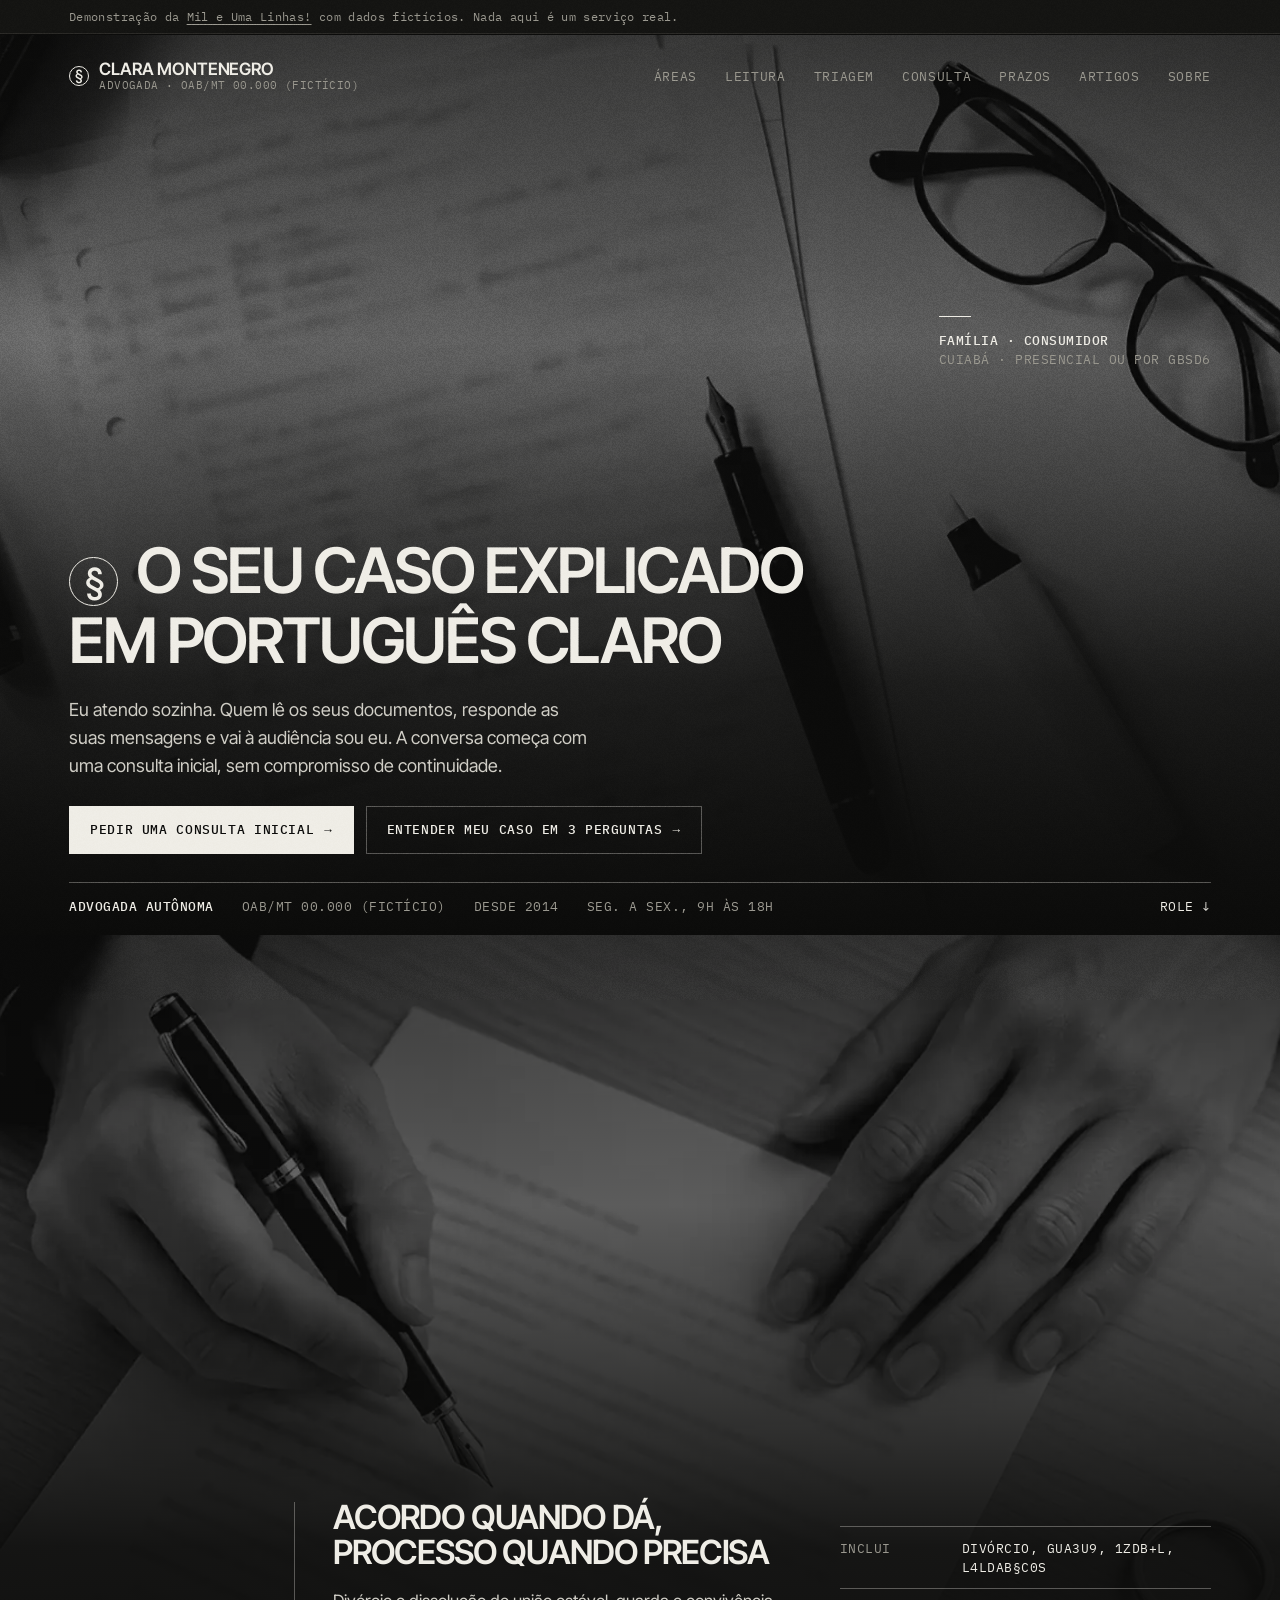
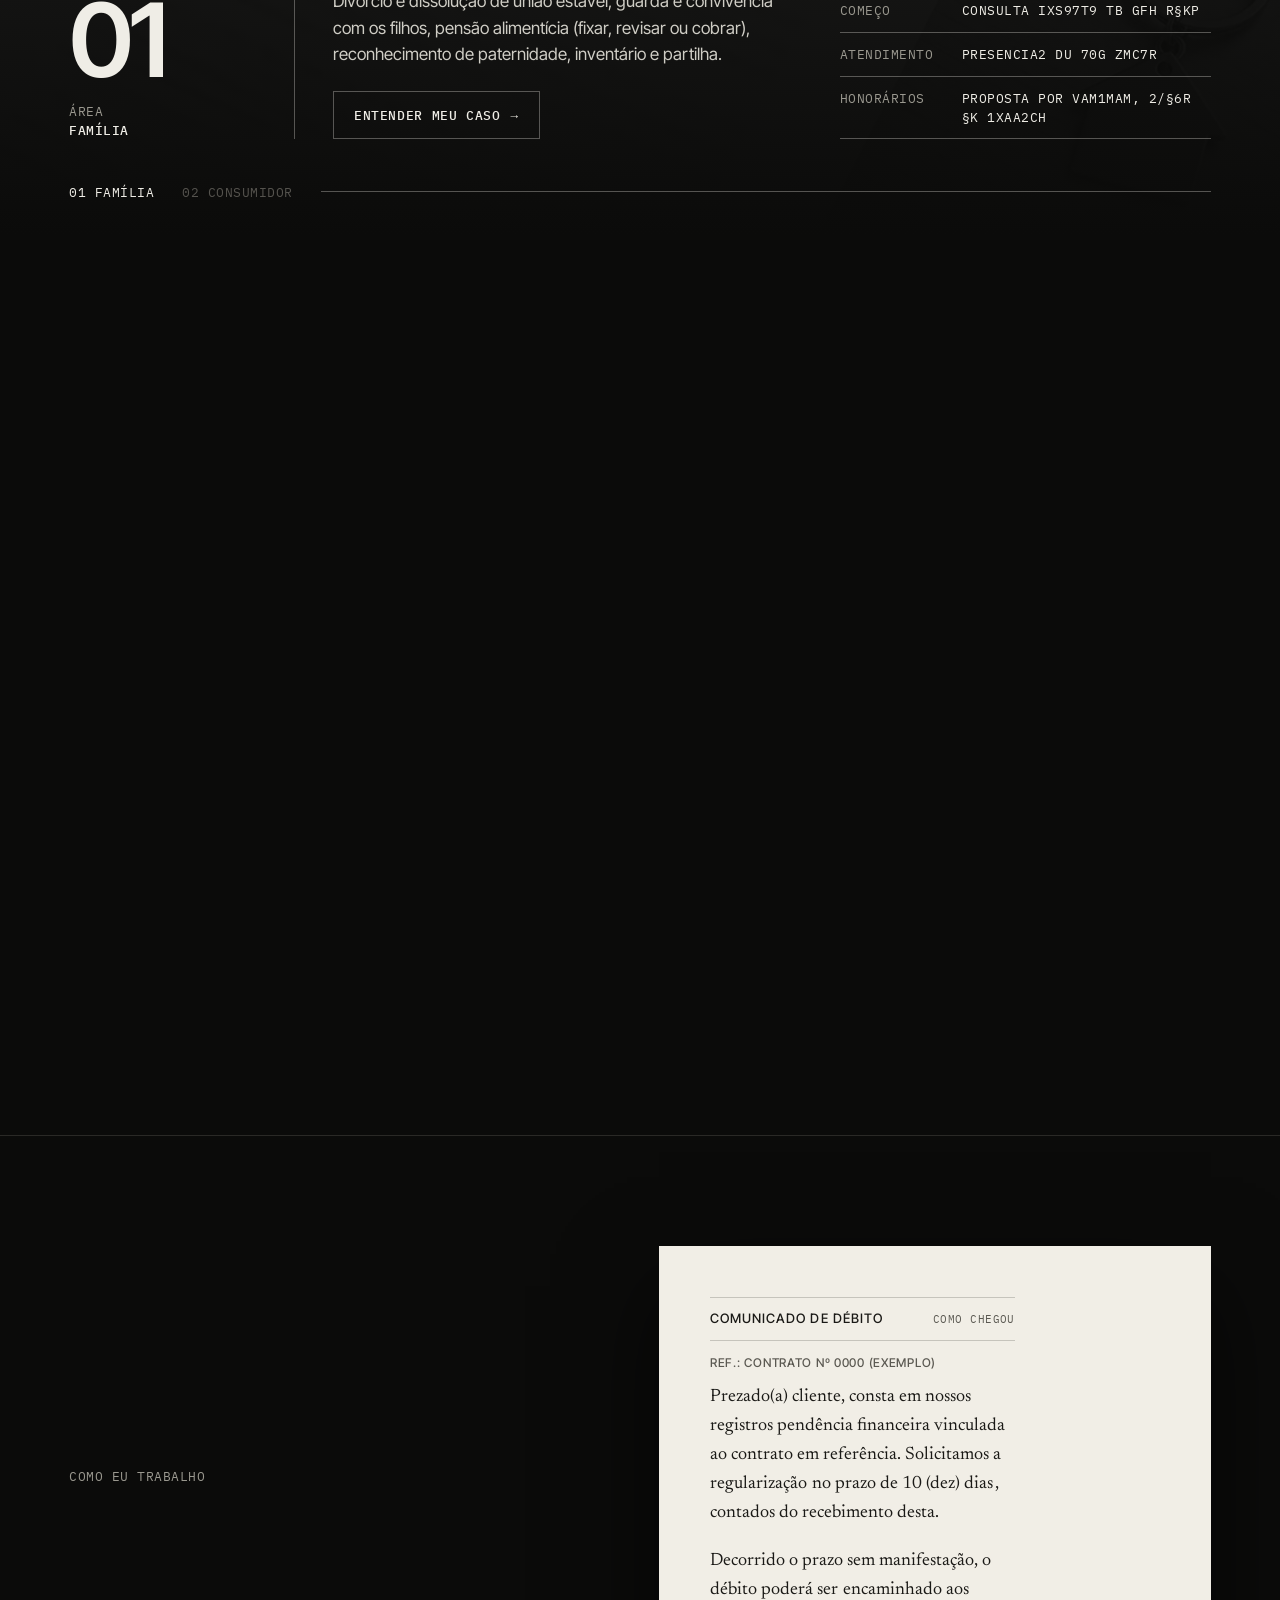
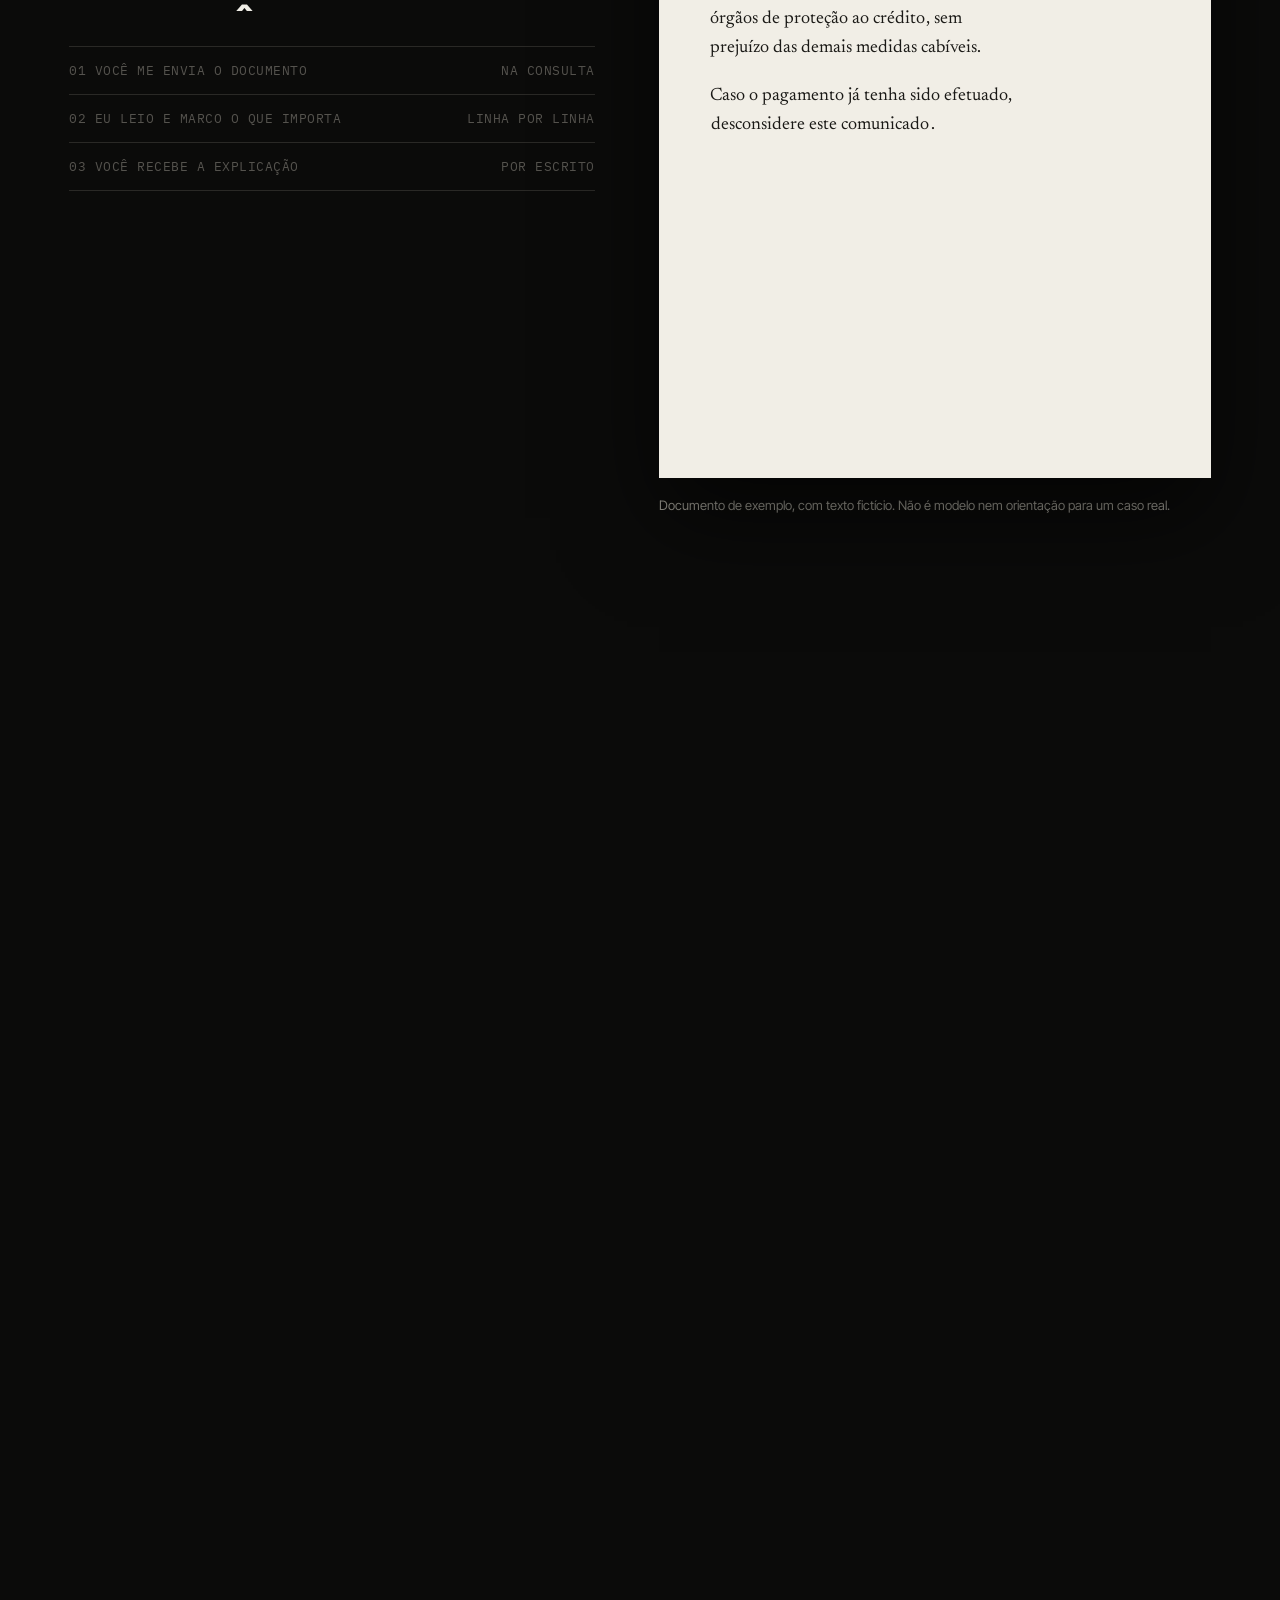
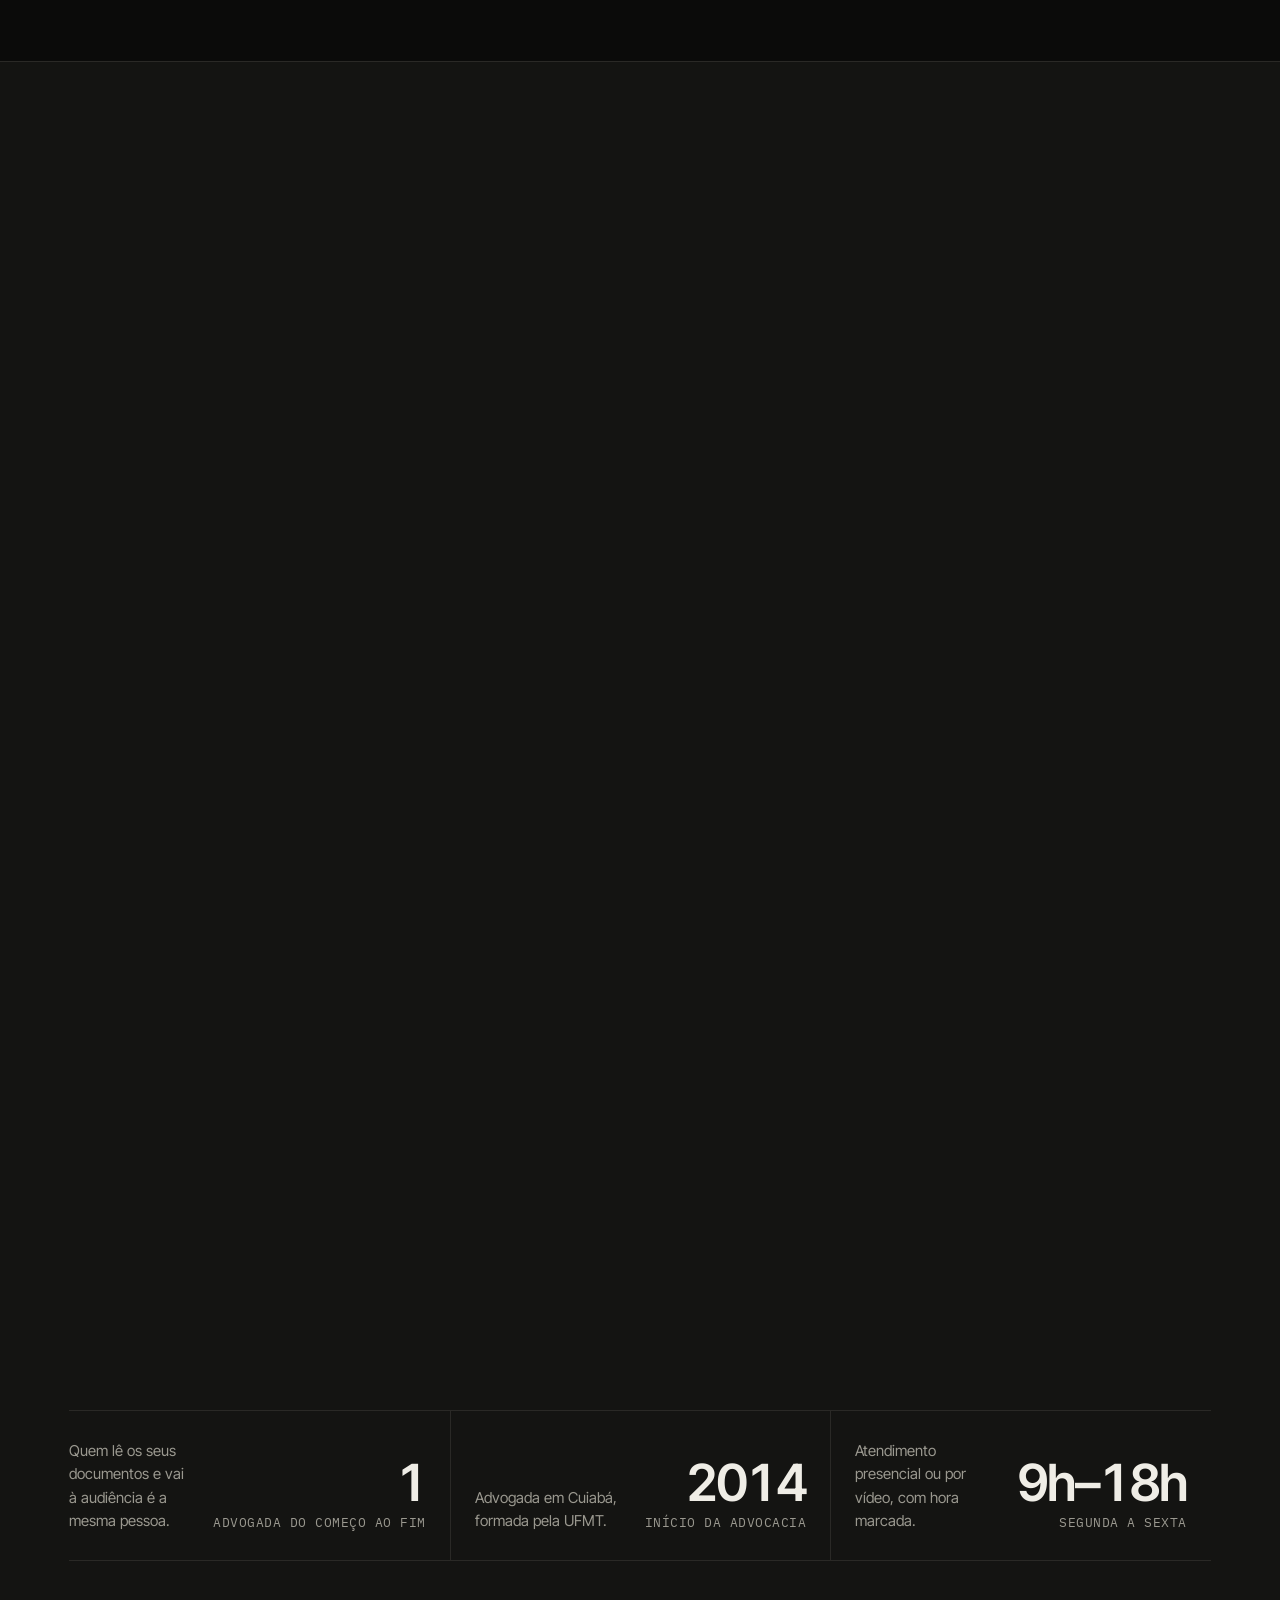
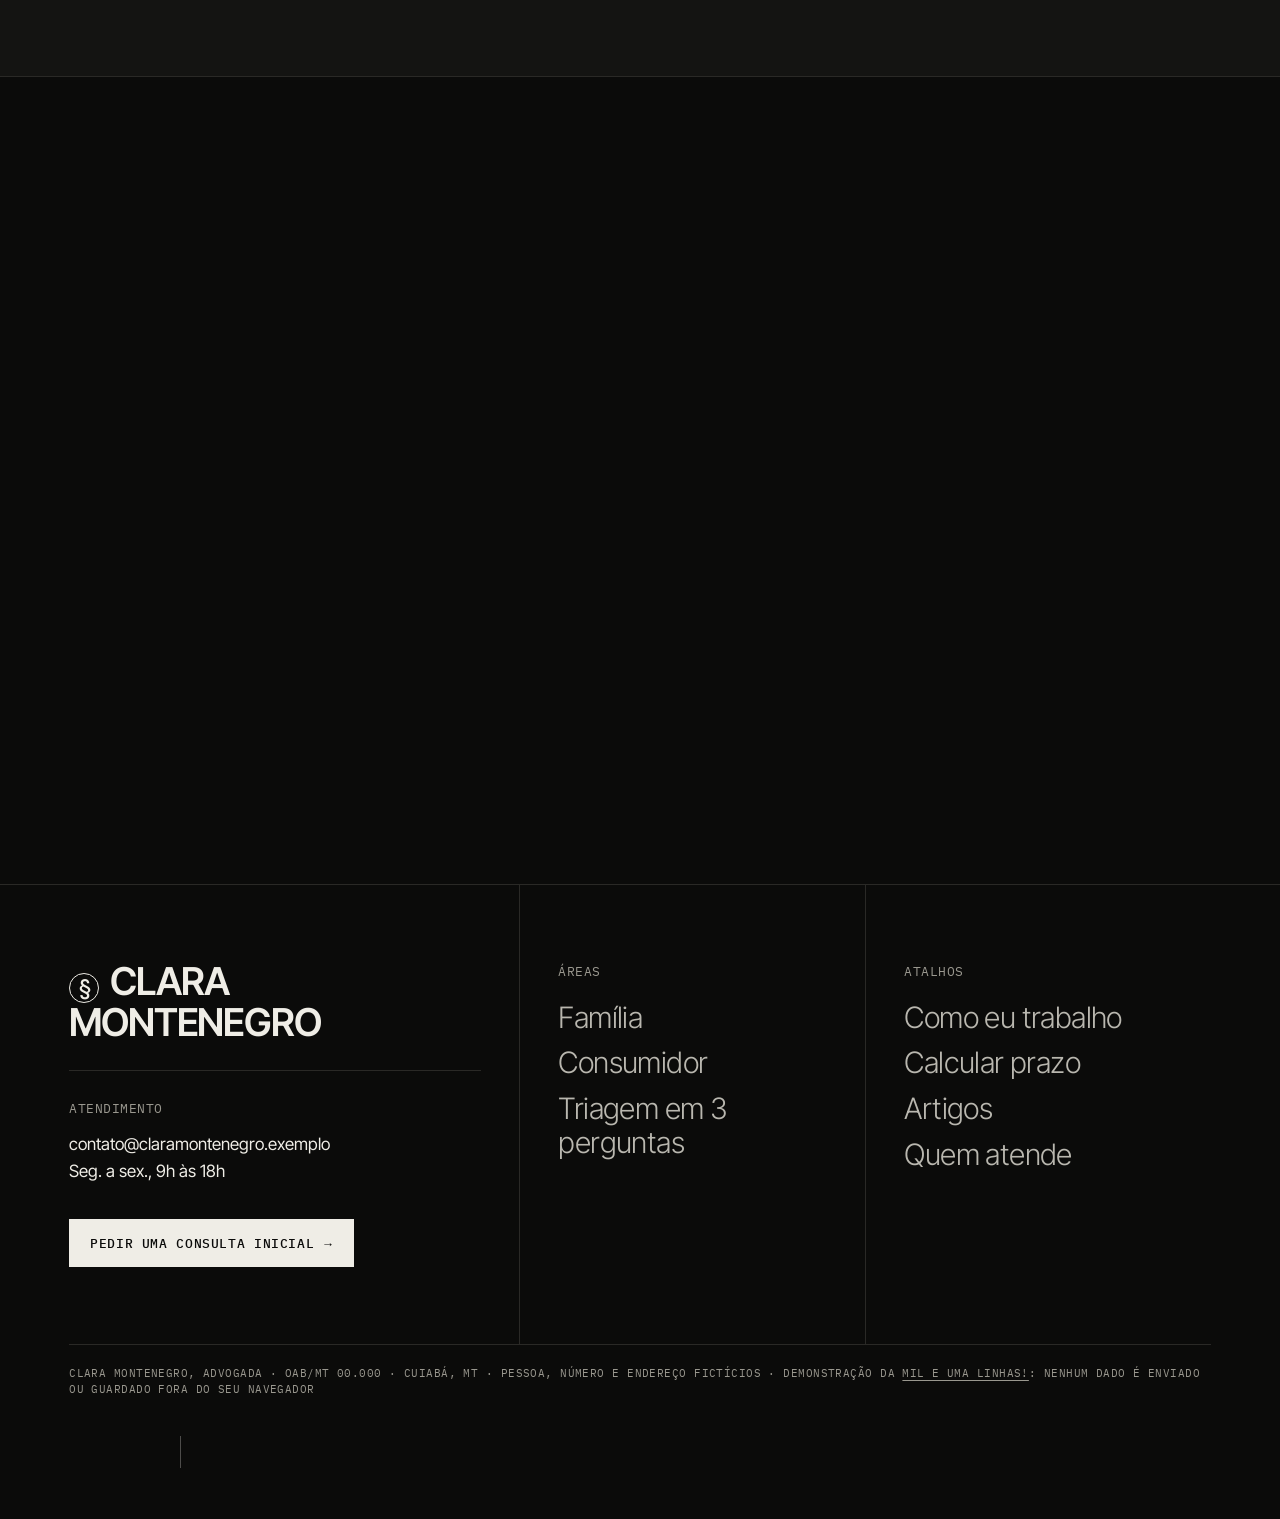
==== commit 8a43cfe1: "Refaz o site na criação premium (em teste) Site refeito a partir do modelo Cláusula (ProfitizeBuild)" ====
--- a/index.html
+++ b/index.html
@@ -6,10 +6,11 @@
   <meta http-equiv="Content-Security-Policy" content="default-src 'self'; script-src 'self'; style-src 'self'; img-src 'self' data:; font-src 'self'; connect-src 'none'; object-src 'none'; base-uri 'self'; form-action 'self'">
   <title>Clara Montenegro, Advogada | Família e Consumidor em Cuiabá</title>
   <meta name="description" content="Advocacia autônoma em Cuiabá, direito de família e do consumidor. Faça uma triagem em 3 perguntas, calcule prazos em dias úteis e peça uma consulta inicial. Site de demonstração com dados fictícios.">
-  <meta name="theme-color" content="#F6F4EF">
+  <meta name="theme-color" content="#0b0b0a">
   <link rel="canonical" href="https://toshiro01001.github.io/advogado/">
   <link rel="icon" href="favicon.svg" type="image/svg+xml">
-  <link rel="stylesheet" href="css/estilo.css">
+  <link rel="preload" href="fonts/inter-tight-latin-wght-normal.woff2" as="font" type="font/woff2" crossorigin>
+  <link rel="stylesheet" href="css/estilo.css?v=20261117a">
 </head>
 <body>
   <a class="pular" href="#conteudo">Pular para o conteúdo</a>
@@ -19,8 +20,9 @@
   </p>
 
   <header class="topo">
-    <div class="miolo topo-linha">
+    <div class="topo-linha">
       <a class="marca" href="#inicio">
+        <span class="selo" aria-hidden="true"><i>§</i></span>
         <span class="marca-nome">Clara Montenegro</span>
         <span class="marca-sub">Advogada · OAB/MT 00.000 (fictício)</span>
       </a>
@@ -29,6 +31,7 @@
       </button>
       <nav id="menu" class="menu" aria-label="Seções do site">
         <a href="#areas">Áreas</a>
+        <a href="#leitura">Leitura</a>
         <a href="#triagem">Triagem</a>
         <a href="#consulta">Consulta</a>
         <a href="#prazos">Prazos</a>
@@ -42,53 +45,101 @@
 
     <!-- Abertura -->
     <section id="inicio" class="hero">
-      <div class="miolo hero-grade">
-        <div class="hero-texto">
-          <p class="hero-aba hero-anim"><span class="ponto-verde" aria-hidden="true"></span>Atendimento de segunda a sexta, 9h às 18h</p>
-          <p class="hero-chamada olho hero-anim">Direito de família e do consumidor, em Cuiabá.</p>
-          <h1>O seu caso <span class="grifo">explicado em português claro</span>, por quem vai cuidar dele pessoalmente.</h1>
-          <p class="hero-apoio hero-anim">Eu atendo sozinha. Quem lê os seus documentos, responde as suas mensagens e vai à audiência sou eu. A conversa começa com uma consulta inicial, sem compromisso de continuidade.</p>
-          <div class="hero-acoes hero-anim">
-            <a class="botao botao-anel" href="#consulta">Pedir uma consulta inicial</a>
-            <a class="botao botao-leve" href="#triagem">Entender meu caso em 3 perguntas</a>
-          </div>
-        </div>
-
-        <div class="hero-figura hero-anim">
-          <img class="hero-foto" src="img/hero.webp" width="1440" height="1080" alt="Mesa vista de cima com folhas pautadas cheias de anotações e um trecho marcado em amarelo, uma caneta-tinteiro azul-marinho sobre elas, a tampa da caneta ao lado, óculos de armação escura, um marca-texto amarelo e um caderno de capa preta no canto." fetchpriority="high">
-        </div>
-      </div>
-    </section>
-
-    <!-- Áreas -->
-    <section id="areas" class="secao">
-      <div class="miolo">
-        <h2>Em que eu <span class="h2-tom">posso ajudar</span></h2>
-        <p class="secao-intro">Duas áreas, escolhidas porque são as que mais mexem com a vida de uma família comum. Se o seu caso não estiver aqui, a triagem logo abaixo indica para onde ir.</p>
-
-        <div class="colunas">
-          <article class="coluna cartao">
-            <div class="coluna-cabeca">
-              <span class="numeral" aria-hidden="true">01</span>
-              <figure class="area-foto">
-                <img src="img/area-familia.webp" width="1024" height="1024" alt="Duas mãos adultas sobre uma mesa de madeira clara, uma delas segurando uma caneta azul sobre um documento com um trecho grifado em amarelo." loading="lazy" decoding="async">
-              </figure>
-            </div>
-            <h3>Família</h3>
-            <p>Divórcio e dissolução de união estável, guarda e convivência com os filhos, pensão alimentícia (fixar, revisar ou cobrar), reconhecimento de paternidade, inventário e partilha.</p>
-            <p>Quando dá para resolver em acordo, eu prefiro o acordo. Quando não dá, eu preparo o caso para o processo com você sabendo cada passo.</p>
-          </article>
-          <article class="coluna cartao">
-            <div class="coluna-cabeca">
-              <span class="numeral" aria-hidden="true">02</span>
-              <figure class="area-foto">
-                <img src="img/area-consumidor.webp" width="1024" height="1024" alt="Cupom fiscal e contrato com um parágrafo grifado em amarelo, uma lupa e uma caneta azul sobre papel marfim, vistos de cima." loading="lazy" decoding="async">
-              </figure>
-            </div>
-            <h3>Consumidor</h3>
-            <p>Cobrança indevida, nome negativado sem aviso, produto ou serviço com defeito, cancelamento que não acontece, plano de saúde que nega atendimento, contrato com cláusula abusiva, problema com banco ou financeira.</p>
-            <p>Muitos casos se resolvem com uma notificação bem escrita. Os que não se resolvem vão para o Juizado ou para a Justiça comum, conforme o valor e a complexidade.</p>
-          </article>
+      <img class="hero-foto" src="img/pb-hero.webp" width="1920" height="1080" alt="Mesa vista de cima, em preto e branco, com folhas pautadas cheias de anotações, um trecho grifado e uma caneta-tinteiro sobre elas." fetchpriority="high" decoding="async">
+      <div class="hero-veu" aria-hidden="true"></div>
+      <div class="hero-lado" aria-hidden="true">
+        <span class="fiozinho"></span>
+        <p class="mono claro" data-embaralha>Família · Consumidor</p>
+        <p class="mono" data-embaralha>Cuiabá · presencial ou por vídeo</p>
+      </div>
+      <div class="hero-texto">
+        <h1 class="titulo"><span class="linha"><span><span class="selo" aria-hidden="true"><i>§</i></span> O seu caso explicado</span></span> <span class="linha"><span>em português claro</span></span></h1>
+        <p class="hero-apoio">Eu atendo sozinha. Quem lê os seus documentos, responde as suas mensagens e vai à audiência sou eu. A conversa começa com uma consulta inicial, sem compromisso de continuidade.</p>
+        <div class="hero-acoes">
+          <a class="botao botao-claro" href="#consulta">Pedir uma consulta inicial</a>
+          <a class="botao" href="#triagem">Entender meu caso em 3 perguntas</a>
+        </div>
+      </div>
+      <div class="hero-pe">
+        <span class="fio" aria-hidden="true"></span>
+        <p class="mono"><b data-embaralha>Advogada autônoma</b><span data-embaralha>OAB/MT 00.000 (fictício)</span><span data-embaralha>Desde 2014</span><span data-embaralha>Seg. a sex., 9h às 18h</span><span class="role" aria-hidden="true">Role <i>↓</i></span></p>
+      </div>
+    </section>
+
+    <!-- Áreas: os dossiês -->
+    <section id="areas" class="dossies" aria-labelledby="t-areas">
+      <h2 id="t-areas" class="so-leitor">Em que eu posso ajudar</h2>
+      <div class="dossies-palco">
+        <article class="dossie" data-area="0">
+          <img class="dossie-foto" src="img/pb-familia.webp" width="1600" height="1000" alt="" loading="lazy" decoding="async">
+          <div class="dossie-grade">
+            <div class="dossie-num"><span class="numero" aria-hidden="true">01</span><p class="mono">Área<br><b>Família</b></p></div>
+            <div class="dossie-meio">
+              <h3 class="titulo"><span class="linha"><span>Acordo quando dá,</span></span> <span class="linha"><span>processo quando precisa</span></span></h3>
+              <p>Divórcio e dissolução de união estável, guarda e convivência com os filhos, pensão alimentícia (fixar, revisar ou cobrar), reconhecimento de paternidade, inventário e partilha.</p>
+              <a class="botao" href="#triagem">Entender meu caso</a>
+            </div>
+            <dl class="tabela mono">
+              <div><dt>Inclui</dt><dd data-embaralha>Divórcio, guarda, pensão, inventário</dd></div>
+              <div><dt>Começo</dt><dd data-embaralha>Consulta inicial de uma hora</dd></div>
+              <div><dt>Atendimento</dt><dd data-embaralha>Presencial ou por vídeo</dd></div>
+              <div><dt>Honorários</dt><dd data-embaralha>Proposta por escrito, antes de começar</dd></div>
+            </dl>
+          </div>
+        </article>
+        <article class="dossie" data-area="1">
+          <img class="dossie-foto" src="img/pb-consumidor.webp" width="1600" height="1000" alt="" loading="lazy" decoding="async">
+          <div class="dossie-grade">
+            <div class="dossie-num"><span class="numero" aria-hidden="true">02</span><p class="mono">Área<br><b>Consumidor</b></p></div>
+            <div class="dossie-meio">
+              <h3 class="titulo"><span class="linha"><span>Primeiro a notificação,</span></span> <span class="linha"><span>depois o juizado</span></span></h3>
+              <p>Cobrança indevida, nome negativado sem aviso, produto ou serviço com defeito, cancelamento de contrato com cláusula abusiva, problema com banco ou financeira.</p>
+              <a class="botao" href="#triagem">Entender meu caso</a>
+            </div>
+            <dl class="tabela mono">
+              <div><dt>Inclui</dt><dd data-embaralha>Cobrança, negativação, defeito, contrato</dd></div>
+              <div><dt>Começo</dt><dd data-embaralha>Consulta inicial de uma hora</dd></div>
+              <div><dt>Atendimento</dt><dd data-embaralha>Presencial ou por vídeo</dd></div>
+              <div><dt>Honorários</dt><dd data-embaralha>Proposta por escrito, antes de começar</dd></div>
+            </dl>
+          </div>
+        </article>
+        <div class="dossies-trilho mono" aria-hidden="true"><button type="button" data-ir="0">01 Família</button><button type="button" data-ir="1">02 Consumidor</button><span class="dossies-barra"><i></i></span></div>
+      </div>
+    </section>
+
+    <!-- A leitura: o documento do cliente, grifado e anotado -->
+    <section id="leitura" class="leitura" aria-labelledby="t-leitura">
+      <div class="leitura-palco">
+        <div class="leitura-texto">
+          <p class="mono">Como eu trabalho</p>
+          <h2 id="t-leitura" class="titulo"><span class="linha"><span>O documento passa</span></span> <span class="linha"><span>por três leituras</span></span></h2>
+          <ol class="leitura-passos mono">
+            <li data-passo="1"><span>01 Você me envia o documento</span><span>Na consulta</span></li>
+            <li data-passo="2"><span>02 Eu leio e marco o que importa</span><span>Linha por linha</span></li>
+            <li data-passo="3"><span>03 Você recebe a explicação</span><span>Por escrito</span></li>
+          </ol>
+          <div class="leitura-frases" aria-live="off">
+            <p data-passo="1">Carta do banco, contrato, intimação: você me mostra o papel que chegou e me conta o que aconteceu.</p>
+            <p data-passo="2">Eu grifo os trechos que mudam alguma coisa para você e anoto na margem o que cada um quer dizer.</p>
+            <p data-passo="3">Você sai sabendo o que o documento diz, o que ele pede e quais são os caminhos. Só então decide.</p>
+          </div>
+        </div>
+        <div class="folha-area">
+          <div class="folha" aria-label="Exemplo de documento anotado (texto fictício)">
+            <p class="folha-cab"><span>Comunicado de débito</span><span class="mono" data-versao>Como chegou</span></p>
+            <p class="folha-clau">Ref.: contrato nº 0000 (exemplo)</p>
+            <div class="folha-par"><p>Prezado(a) cliente, consta em nossos registros pendência financeira vinculada ao contrato em referência. Solicitamos a regularização <mark data-passo="2">no prazo de 10 (dez) dias</mark>, contados do recebimento desta.</p><span class="nota-margem" data-passo="1">Que débito é esse? De quando?</span><span class="nota-margem n2" data-passo="2">Prazo da carta: 10 dias</span></div>
+            <div class="folha-par"><p>Decorrido o prazo sem manifestação, o débito poderá ser <mark data-passo="2">encaminhado aos órgãos de proteção ao crédito</mark>, sem prejuízo das demais medidas cabíveis.</p><span class="nota-margem" data-passo="2">Negativar exige aviso por escrito</span></div>
+            <p>Caso o pagamento já tenha sido efetuado, <mark data-passo="3">desconsidere este comunicado</mark>.</p>
+            <div class="folha-resumo" data-passo="3">
+              <p class="mono">Em português claro</p>
+              <p class="escrita">A empresa diz que existe uma dívida e dá dez dias. Antes de pagar, peça o detalhamento por escrito. Se já pagou, guarde o comprovante.</p>
+              <svg class="rubrica" viewBox="0 0 220 60" aria-hidden="true"><path d="M6 44c14-22 26-34 34-32 9 2-8 30-2 32 7 2 16-22 24-22 6 0-2 20 4 20 8 0 12-18 20-18 5 0 0 16 6 16 9 0 18-26 28-26 6 0-6 28 2 28 12 0 28-14 48-14 16 0 30 6 44 4"/></svg>
+              <p class="mono">Clara Montenegro · advogada</p>
+            </div>
+          </div>
+          <p class="nota folha-aviso">Documento de exemplo, com texto fictício. Não é modelo nem orientação para um caso real.</p>
         </div>
       </div>
     </section>
@@ -165,7 +216,7 @@
 
             <div class="agenda-horarios">
               <figure class="agenda-foto">
-                <img src="img/sala-consulta.webp" width="1456" height="1088" alt="Sala de atendimento pequena com mesa de madeira clara, duas cadeiras, caderno preto, caneta azul e uma janela com cortina de linho." loading="lazy" decoding="async">
+                <img src="img/pb-sala.webp" width="1200" height="897" alt="Sala de atendimento pequena com mesa de madeira clara, duas cadeiras, caderno preto, caneta azul e uma janela com cortina de linho." loading="lazy" decoding="async">
               </figure>
               <p class="rotulo" id="horarios-rotulo">Horários para <span id="dia-escolhido">nenhum dia escolhido</span></p>
               <div id="horarios" class="horarios" role="group" aria-labelledby="horarios-rotulo">
@@ -261,7 +312,7 @@
           </div>
           </div>
           <figure class="prazo-foto">
-            <img src="img/agenda-prazos.webp" width="1456" height="970" alt="Agenda de papel aberta com dias em branco, um carimbo datador de metal e uma caneta azul sobre mesa cor de papel." loading="lazy" decoding="async">
+            <img src="img/pb-prazos.webp" width="1456" height="970" alt="Agenda de papel aberta com dias em branco, um carimbo datador de metal e uma caneta azul sobre mesa cor de papel." loading="lazy" decoding="async">
           </figure>
           </div>
         </form>
@@ -289,7 +340,7 @@
             <p id="busca-status" class="nota" aria-live="polite">8 artigos.</p>
           </div>
           <figure class="artigos-foto">
-            <img src="img/leitura-artigos.webp" width="1456" height="816" alt="Pilha de livros de capa dura em tons neutros, óculos de armação escura e um marca-texto amarelo sobre uma mesa de madeira clara." loading="lazy" decoding="async">
+            <img src="img/pb-artigos.webp" width="1456" height="816" alt="Pilha de livros de capa dura em tons neutros, óculos de armação escura e um marca-texto amarelo sobre uma mesa de madeira clara." loading="lazy" decoding="async">
           </figure>
         </div>
 
@@ -367,7 +418,7 @@
       <div class="miolo sobre-grade">
         <div class="vidro">
           <figure class="sobre-foto">
-            <img src="img/advogada-perfil.webp" width="1088" height="1456" alt="Advogada adulta vista de perfil e parcialmente de costas, lendo um processo junto à janela, com caneta azul na mão e o rosto fora de foco." loading="lazy" decoding="async">
+            <img src="img/pb-perfil.webp" width="897" height="1200" alt="Advogada adulta vista de perfil e parcialmente de costas, lendo um processo junto à janela, com caneta azul na mão e o rosto fora de foco." loading="lazy" decoding="async">
           </figure>
           <h2>Quem atende</h2>
           <p class="sobre-lead">Meu nome é Clara Montenegro. Sou advogada em Cuiabá desde 2014, formada pela UFMT, com especialização em direito das famílias. Antes de abrir o meu escritório, trabalhei quatro anos no atendimento de um Procon e três em um escritório de direito de família. Foi ali que decidi que queria atender poucas pessoas de cada vez, e atender bem.</p>
@@ -381,7 +432,7 @@
             <li><strong>Acompanhamento.</strong> A cada movimento do caso você recebe uma mensagem minha explicando o que aconteceu e o que vem depois. Sem juridiquês.</li>
           </ol>
           <figure class="endereco-foto">
-            <img src="img/porta-escritorio.webp" width="1456" height="1088" alt="Porta de escritório em madeira clara com placa de latão em branco, uma planta em vaso e piso de cimento queimado claro." loading="lazy" decoding="async">
+            <img src="img/pb-porta.webp" width="1456" height="1088" alt="Porta de escritório em madeira clara com placa de latão em branco, uma planta em vaso e piso de cimento queimado claro." loading="lazy" decoding="async">
           </figure>
           <address class="endereco">
             Rua das Figueiras, 120, sala 4, Bairro Goiabeiras, Cuiabá, MT (endereço fictício)<br>
@@ -389,6 +440,11 @@
             (65) 90000-0000 e contato@claramontenegro.exemplo (contatos fictícios)
           </address>
         </div>
+      </div>
+    <div class="fatos">
+        <div><p>Quem lê os seus documentos e vai à audiência é a mesma pessoa.</p><p class="fato"><b>1</b><span class="mono">Advogada do começo ao fim</span></p></div>
+        <div><p>Advogada em Cuiabá, formada pela UFMT.</p><p class="fato"><b>2014</b><span class="mono">Início da advocacia</span></p></div>
+        <div><p>Atendimento presencial ou por vídeo, com hora marcada.</p><p class="fato"><b>9h–18h</b><span class="mono">Segunda a sexta</span></p></div>
       </div>
     </section>
 
@@ -420,38 +476,31 @@
   </main>
 
   <footer class="rodape">
-    <div class="miolo">
-      <div class="rodape-linha vidro">
-        <div class="rodape-coluna">
-          <p class="rodape-marca">Clara Montenegro, Advogada</p>
-          <p>OAB/MT 00.000 · Cuiabá, MT</p>
-          <p>Pessoa, número e endereço fictícios.</p>
-        </div>
-        <div class="rodape-coluna">
-          <h4>Áreas</h4>
-          <ul>
-            <li><a href="#areas">Família</a></li>
-            <li><a href="#areas">Consumidor</a></li>
-            <li><a href="#triagem">Triagem em 3 perguntas</a></li>
-          </ul>
-        </div>
-        <div class="rodape-coluna">
-          <h4>Atalhos</h4>
-          <ul>
-            <li><a href="#consulta">Consulta inicial</a></li>
-            <li><a href="#prazos">Calcular prazo</a></li>
-            <li><a href="#artigos">Artigos</a></li>
-            <li><a href="#sobre">Quem atende</a></li>
-          </ul>
-        </div>
-        <div class="rodape-coluna">
-          <h4>Demonstração</h4>
-          <p>Site de demonstração feito pela <a href="https://mileumalinhas.com.br" rel="noopener">Mil e Uma Linhas!</a>. Nenhum dado é enviado ou armazenado fora do seu navegador.</p>
-        </div>
+    <div class="rodape-grade">
+      <div class="rodape-coluna">
+        <p class="rodape-marca"><span class="selo" aria-hidden="true"><i>§</i></span> Clara Montenegro</p>
+        <p class="mono">Atendimento</p>
+        <p>contato@claramontenegro.exemplo<br>Seg. a sex., 9h às 18h</p>
+        <a class="botao botao-claro" href="#consulta">Pedir uma consulta inicial</a>
+      </div>
+      <div class="rodape-coluna">
+        <p class="mono">Áreas</p>
+        <ul><li><a href="#areas">Família</a></li><li><a href="#areas">Consumidor</a></li><li><a href="#triagem">Triagem em 3 perguntas</a></li></ul>
+      </div>
+      <div class="rodape-coluna">
+        <p class="mono">Atalhos</p>
+        <ul><li><a href="#leitura">Como eu trabalho</a></li><li><a href="#prazos">Calcular prazo</a></li><li><a href="#artigos">Artigos</a></li><li><a href="#sobre">Quem atende</a></li></ul>
       </div>
     </div>
+    <p class="rodape-pe mono">Clara Montenegro, advogada · OAB/MT 00.000 · Cuiabá, MT · Pessoa, número e endereço fictícios · Demonstração da <a href="https://mileumalinhas.com.br" rel="noopener">Mil e Uma Linhas!</a>: nenhum dado é enviado ou guardado fora do seu navegador</p>
+    <a class="assinatura" href="https://mileumalinhas.com.br" rel="noopener" aria-label="Site feito pela Mil e Uma Linhas!, por RTJ">
+      <img src="img/marca/cromo-m1l.webp" width="1000" height="431" alt="M1L!" loading="lazy" decoding="async">
+      <span class="assinatura-barra" aria-hidden="true"></span>
+      <img src="img/marca/rtj.svg" width="76" height="46" alt="RTJ" loading="lazy" decoding="async">
+    </a>
   </footer>
 
-  <script src="js/app.js" defer></script>
+  <script src="js/app.js?v=20261117a" defer></script>
+  <script src="js/premium.js?v=20261117a" defer></script>
 </body>
 </html>
--- a/css/estilo.css
+++ b/css/estilo.css
@@ -1,860 +1,358 @@
-/* Clara Montenegro, Advogada: folha de estilo única.
-   Paleta e tipografia descritas em docs/identidade.md.
-   Leva final: superfícies do hanzo (página clara) e do fluxora (faixas em Tinta azul),
-   sempre com as cores da identidade. */
-
-@font-face {
-  font-family: "Newsreader";
-  font-style: normal;
-  font-weight: 200 800;
-  font-display: swap;
-  src: url("../fonts/newsreader-latin-opsz-normal.woff2") format("woff2-variations");
+/* Clara Montenegro, Advogada (vitrine da Mil e Uma Linhas!)
+   Criação premium de 17/11/2026, a partir do modelo Cláusula (ProfitizeBuild): preto e branco com grão,
+   títulos em caixa alta, rótulos em mono e uma folha de papel que é o único lugar com cor
+   (o marca-texto amarelo e a tinta azul da identidade). Sem biblioteca: o movimento está em js/premium.js. */
+@font-face { font-family: "Inter Tight"; font-weight: 100 900; font-display: swap; src: url(../fonts/inter-tight-latin-wght-normal.woff2) format("woff2"); }
+@font-face { font-family: "IBM Plex Mono"; font-weight: 400; font-display: swap; src: url(../fonts/ibm-plex-mono-latin-400-normal.woff2) format("woff2"); }
+@font-face { font-family: "IBM Plex Mono"; font-weight: 500; font-display: swap; src: url(../fonts/ibm-plex-mono-latin-500-normal.woff2) format("woff2"); }
+@font-face { font-family: "Newsreader"; font-weight: 200 800; font-display: swap; src: url(../fonts/newsreader-latin-opsz-normal.woff2) format("woff2"); }
+:root {
+  --fundo: #0b0b0a; --superficie: #141412; --fio: #2a2926; --fio-foto: rgba(239, 237, 230, .32);
+  --texto: #efede6; --cinza: #9a988f; --apagado: #55534e;
+  --papel: #f1eee6; --tinta-preta: #1a1916; --tinta: #27456b; --grifo: #f2dc6b; --sinal: #e0705a;
+  --sans: "Inter Tight", "Helvetica Neue", Arial, sans-serif; --mono: "IBM Plex Mono", ui-monospace, Menlo, Consolas, monospace; --serifa: "Newsreader", Georgia, serif;
+  --margem: clamp(20px, 5.4vw, 84px); --nav: 84px; --curva: cubic-bezier(.22, .8, .24, 1);
 }
-@font-face {
-  font-family: "Public Sans";
-  font-style: normal;
-  font-weight: 100 900;
-  font-display: swap;
-  src: url("../fonts/public-sans-latin-wght-normal.woff2") format("woff2-variations");
+*, *::before, *::after { box-sizing: border-box; }
+[hidden] { display: none !important; }
+html { background: var(--fundo); color-scheme: dark; scroll-behavior: smooth; scroll-padding-top: 96px; -webkit-text-size-adjust: 100%; }
+body { margin: 0; background: var(--fundo); color: var(--texto); font: 400 17px/1.55 var(--sans); -webkit-font-smoothing: antialiased; overflow-x: hidden; }
+img { display: block; max-width: 100%; height: auto; }
+a { color: inherit; text-underline-offset: 3px; }
+p { margin: 0 0 1em; max-width: 62ch; }
+h1, h2, h3, h4 { margin: 0; font-weight: 600; }
+:focus-visible { outline: 2px solid var(--texto); outline-offset: 3px; }
+::selection { background: var(--texto); color: var(--fundo); }
+.so-leitor { position: absolute; width: 1px; height: 1px; overflow: hidden; clip: rect(0 0 0 0); white-space: nowrap; }
+.pular { position: absolute; left: -999px; top: 0; z-index: 60; background: var(--texto); color: var(--fundo); padding: 10px 14px; font: 500 13px var(--mono); }
+.pular:focus { left: 8px; top: 8px; }
+.mono { font: 400 12.5px/1.5 var(--mono); letter-spacing: .04em; text-transform: uppercase; color: var(--cinza); }
+.mono b, .mono.claro { color: var(--texto); font-weight: 500; }
+.grao { position: fixed; inset: -100px; z-index: 50; pointer-events: none; opacity: .075; mix-blend-mode: overlay; background-size: 180px 180px; }
+@media (prefers-reduced-motion: no-preference) { .grao { animation: grao .9s steps(8) infinite; } }
+@keyframes grao { 0% { transform: translate(0, 0); } 25% { transform: translate(-40px, 30px); } 50% { transform: translate(30px, -50px); } 75% { transform: translate(-60px, -20px); } 100% { transform: translate(40px, 50px); } }
+
+/* títulos por máscara e selo */
+.titulo { font: 600 clamp(2.3rem, 3.9vw, 4.6rem)/.94 var(--sans); letter-spacing: -.035em; text-transform: uppercase; text-wrap: balance; }
+.linha { display: block; overflow: hidden; padding: .16em 0 .1em; margin: -.16em 0 -.1em; }
+.linha > span { display: block; }
+html.js .linha > span { transform: translateY(110%); transition: transform .9s var(--curva); }
+html.js .ver .linha > span, html.js .linha.ver > span { transform: none; }
+html.js .ver .linha:nth-child(2) > span { transition-delay: .09s; }
+.selo { display: inline-grid; place-items: center; width: .78em; height: .78em; border: 1px solid currentColor; border-radius: 50%; vertical-align: -.025em; margin-right: .12em; }
+.selo i { font-style: normal; font-size: .6em; line-height: 1; font-weight: 500; }
+
+/* botões: retângulo de contorno, rótulo em mono */
+.botao { display: inline-flex; align-items: center; gap: 10px; min-height: 48px; padding: 12px 20px; border: 1px solid var(--fio-foto); border-radius: 0; background: none; color: var(--texto); font: 500 12.5px/1.2 var(--mono); letter-spacing: .05em; text-transform: uppercase; text-decoration: none; cursor: pointer; transition: background-color .2s ease, color .2s ease, border-color .2s ease; }
+.botao::after { content: "\2192"; transition: transform .25s var(--curva); }
+.botao:hover { background: var(--texto); color: var(--fundo); border-color: var(--texto); }
+.botao:hover::after { transform: translateX(4px); }
+.botao:active { transform: scale(.98); }
+.botao-claro { background: var(--texto); color: var(--fundo); border-color: var(--texto); }
+.botao-claro:hover { background: none; color: var(--texto); }
+.botao-leve { border-color: var(--fio); color: var(--cinza); }
+button.botao[type="reset"]::after, .botao-leve::after { content: none; }
+.acoes { display: flex; flex-wrap: wrap; gap: 12px; margin-top: 28px; }
+
+/* faixa de demonstração e topo */
+.faixa-demo { margin: 0; max-width: none; padding: 8px var(--margem); background: var(--superficie); border-bottom: 1px solid var(--fio); font: 400 11.5px/1.5 var(--mono); letter-spacing: .03em; color: var(--cinza); position: relative; z-index: 41; }
+.topo { position: sticky; top: 0; z-index: 40; transition: transform .45s var(--curva), background-color .3s ease, border-color .3s ease; border-bottom: 1px solid transparent; }
+.topo.rolou { background: rgba(11, 11, 10, .78); -webkit-backdrop-filter: blur(14px); backdrop-filter: blur(14px); border-bottom-color: var(--fio); }
+.topo.some { transform: translateY(-110%); }
+.topo-linha { display: flex; align-items: center; justify-content: space-between; gap: 24px; height: var(--nav); padding: 0 var(--margem); }
+.marca { display: grid; grid-template-columns: auto auto; column-gap: 10px; align-items: center; text-decoration: none; }
+.marca .selo { font-size: 26px; grid-row: span 2; margin: 0; }
+.marca-nome { font: 600 17px/1.1 var(--sans); letter-spacing: -.01em; text-transform: uppercase; }
+.marca-sub { font: 400 10.5px/1.3 var(--mono); letter-spacing: .04em; text-transform: uppercase; color: var(--cinza); }
+.menu { display: flex; gap: clamp(14px, 2.2vw, 34px); }
+.menu a { font: 400 12.5px var(--mono); letter-spacing: .05em; text-transform: uppercase; text-decoration: none; color: var(--cinza); padding: 14px 0; transition: color .2s ease; }
+.menu a:hover { color: var(--texto); }
+.menu-botao { display: none; }
+
+/* abertura */
+.hero { position: relative; min-height: min(100svh, 980px); margin-top: calc(var(--nav) * -1); display: grid; grid-template-rows: 1fr auto auto; padding: calc(var(--nav) + 24px) var(--margem) 0; overflow: hidden; isolation: isolate; }
+.hero-foto { position: absolute; inset: 0; z-index: -2; width: 100%; height: 100%; object-fit: cover; object-position: 60% 40%; }
+html.js .hero-foto { transform: scale(1.08); transition: transform 1.8s var(--curva); }
+html.js .hero.ver .hero-foto { transform: none; }
+.hero-veu { position: absolute; inset: 0; z-index: -1; background: linear-gradient(180deg, rgba(11, 11, 10, .55) 0%, rgba(11, 11, 10, .15) 34%, rgba(11, 11, 10, .82) 72%, var(--fundo) 100%), radial-gradient(120% 90% at 50% 40%, transparent 40%, rgba(11, 11, 10, .7) 100%); }
+.hero-lado { align-self: center; justify-self: end; text-align: left; }
+.hero-lado p { margin: 0; }
+.fiozinho { display: block; width: 32px; height: 1px; background: var(--texto); margin-bottom: 14px; }
+.hero-texto { align-self: end; padding-bottom: 28px; }
+.hero h1 { font-size: clamp(2.5rem, 4.9vw, 5.6rem); line-height: .92; white-space: nowrap; }
+.hero-apoio { margin: 26px 0 0; max-width: 52ch; color: #cfcdc5; font-size: 18px; }
+.hero-acoes { display: flex; flex-wrap: wrap; gap: 12px; margin-top: 26px; }
+.hero-pe { padding-bottom: 20px; }
+.fio { display: block; height: 1px; background: var(--fio-foto); transform-origin: 0 50%; }
+html.js .fio { transform: scaleX(0); transition: transform 1.2s var(--curva) .3s; }
+html.js .ver .fio { transform: none; }
+.hero-pe .mono { display: flex; flex-wrap: wrap; gap: 6px 28px; margin: 14px 0 0; max-width: none; }
+.role { margin-left: auto; color: var(--texto); }
+.role i { display: inline-block; font-style: normal; }
+@media (prefers-reduced-motion: no-preference) { .role i { animation: desce 1.6s ease-in-out infinite; } }
+@keyframes desce { 0%, 100% { transform: translateY(-2px); } 50% { transform: translateY(4px); } }
+
+/* dossiês: as duas áreas, uma por vez, presas à rolagem */
+.dossies { position: relative; }
+.dossies-palco { position: relative; }
+.dossie { position: relative; isolation: isolate; min-height: 100svh; display: flex; align-items: flex-end; padding: 0 var(--margem) 96px; overflow: hidden; }
+.dossie-foto { position: absolute; inset: 0; z-index: -2; width: 100%; height: 100%; object-fit: cover; }
+.dossie::before { content: ""; position: absolute; inset: 0; z-index: -1; background: linear-gradient(180deg, rgba(11, 11, 10, .5) 0%, rgba(11, 11, 10, .2) 30%, rgba(11, 11, 10, .9) 68%, var(--fundo) 100%); }
+.dossie-grade { display: grid; grid-template-columns: minmax(140px, .7fr) minmax(0, 2fr) minmax(0, 1.5fr); gap: clamp(24px, 4vw, 64px); width: 100%; align-items: end; }
+.numero { display: block; font: 600 clamp(4rem, 8vw, 8.5rem)/.85 var(--sans); letter-spacing: -.05em; }
+.dossie-num .mono { margin: 18px 0 0; }
+.dossie-meio { border-left: 1px solid var(--fio-foto); padding-left: clamp(20px, 3vw, 44px); }
+.dossie-meio p { margin: 20px 0 24px; color: #cfcdc5; max-width: 50ch; }
+.dossie .titulo { font-size: clamp(1.7rem, 2.6vw, 3rem); }
+@media (min-width: 900px) { .dossie .titulo .linha { white-space: nowrap; } }
+.tabela { margin: 0; }
+.tabela div { display: grid; grid-template-columns: 110px minmax(0, 1fr); gap: 12px; padding: 12px 0; border-top: 1px solid var(--fio-foto); }
+.tabela div:last-child { border-bottom: 1px solid var(--fio-foto); }
+.tabela dd { margin: 0; color: var(--texto); }
+.dossies-trilho { display: none; }
+@media (min-width: 900px) and (prefers-reduced-motion: no-preference) {
+  html.js .dossies { height: 200vh; }
+  html.js .dossies-palco { position: sticky; top: 0; height: 100vh; overflow: hidden; }
+  html.js .dossie { position: absolute; inset: 0; min-height: 0; opacity: 0; visibility: hidden; transition: opacity .7s ease, visibility 0s linear .7s; }
+  html.js .dossie.ativa { opacity: 1; visibility: visible; transition: opacity .7s ease; }
+  html.js .dossie .dossie-foto { transform: scale(1.06); transition: transform 1.4s var(--curva); }
+  html.js .dossie.ativa .dossie-foto { transform: none; }
+  html.js .dossies-trilho { display: flex; align-items: center; gap: 28px; position: absolute; left: var(--margem); right: var(--margem); bottom: 28px; z-index: 2; }
+  .dossies-trilho button { background: none; border: 0; padding: 6px 0; font: inherit; letter-spacing: inherit; text-transform: inherit; color: var(--apagado); cursor: pointer; transition: color .3s ease; }
+  .dossies-trilho button.ativa, .dossies-trilho button:hover { color: var(--texto); }
+  .dossies-barra { flex: 1; height: 1px; background: var(--fio-foto); }
+  .dossies-barra i { display: block; height: 100%; background: var(--texto); transform-origin: 0 50%; transform: scaleX(var(--p, 0)); }
 }
-@font-face {
-  font-family: "Public Sans";
-  font-style: italic;
-  font-weight: 100 900;
-  font-display: swap;
-  src: url("../fonts/public-sans-latin-wght-italic.woff2") format("woff2-variations");
+
+/* a leitura: a folha anotada */
+.leitura { position: relative; border-top: 1px solid var(--fio); }
+.leitura-palco { display: grid; grid-template-columns: minmax(0, 1fr) minmax(0, 1.05fr); gap: clamp(28px, 5vw, 88px); padding: 96px var(--margem); align-items: start; }
+.leitura-texto > .mono { margin-bottom: 22px; }
+.leitura-passos { list-style: none; margin: 40px 0 0; padding: 0; }
+.leitura-passos li { display: flex; justify-content: space-between; gap: 16px; padding: 14px 0; border-top: 1px solid var(--fio); color: var(--apagado); transition: color .4s ease; }
+.leitura-passos li:last-child { border-bottom: 1px solid var(--fio); }
+.leitura-passos li.ativa { color: var(--texto); }
+.leitura-passos li.ativa span:first-child::before { content: ""; display: inline-block; width: 8px; height: 8px; margin-right: 10px; background: var(--texto); }
+.leitura-frases { position: relative; min-height: 5.4em; margin-top: 26px; }
+.leitura-frases p { color: #cfcdc5; max-width: 44ch; }
+html.js .leitura-frases p { position: absolute; inset: 0 auto auto 0; opacity: 0; transition: opacity .5s ease; }
+html.js .leitura-frases p.ativa { opacity: 1; }
+.folha-area { position: relative; }
+.folha { position: relative; background: var(--papel); color: var(--tinta-preta); font: 400 18px/1.6 var(--serifa); padding: clamp(28px, 4vw, 56px) 196px clamp(28px, 4vw, 56px) clamp(24px, 4vw, 56px); box-shadow: 0 40px 90px rgba(0, 0, 0, .6); }
+.folha p { max-width: none; margin: 0 0 1.1em; }
+.folha-par { position: relative; }
+.folha-cab { display: flex; justify-content: space-between; align-items: baseline; gap: 16px; padding: 12px 0; border-top: 1px solid #1a191633; border-bottom: 1px solid #1a191633; font: 500 13px var(--sans); letter-spacing: .08em; text-transform: uppercase; }
+.folha-cab .mono { color: #5b5952; font-size: 11px; }
+.folha-clau { font: 500 12px var(--sans); letter-spacing: .06em; text-transform: uppercase; color: #5b5952; }
+.folha mark { background: linear-gradient(var(--grifo), var(--grifo)) no-repeat 0 60% / 0% 78%; color: inherit; padding: 0 .08em; transition: background-size .9s var(--curva); }
+.folha mark.feito { background-size: 100% 78%; }
+.nota-margem { display: block; position: absolute; left: calc(100% + 34px); top: .35em; width: 138px; font: 500 11px/1.35 var(--mono); letter-spacing: .03em; text-transform: uppercase; color: var(--tinta); opacity: 0; transform: translateY(6px); transition: opacity .5s ease, transform .5s var(--curva); }
+.nota-margem::before { content: ""; position: absolute; right: 100%; top: .7em; width: 22px; height: 1px; margin-right: 6px; background: var(--tinta); }
+.nota-margem.feito { opacity: 1; transform: none; }
+.nota-margem.n2 { top: 3.6em; }
+.folha-resumo { margin-top: 26px; padding-top: 18px; border-top: 1px solid var(--tinta); opacity: 0; transition: opacity .6s ease; }
+.folha-resumo.feito { opacity: 1; }
+.folha-resumo .mono { color: var(--tinta); margin-bottom: 8px; }
+.escrita { color: var(--tinta); font-style: italic; }
+.escrita span { opacity: 0; transition: opacity .3s ease; }
+.feito .escrita span { opacity: 1; }
+.rubrica { display: block; width: 190px; height: 52px; margin: 8px 0 2px; fill: none; stroke: var(--tinta); stroke-width: 2; stroke-linecap: round; stroke-linejoin: round; stroke-dasharray: 620; stroke-dashoffset: 620; transition: stroke-dashoffset 1.6s ease .9s; }
+.feito .rubrica { stroke-dashoffset: 0; }
+.folha-aviso { margin-top: 18px; }
+@media (min-width: 900px) and (prefers-reduced-motion: no-preference) {
+  html.js .leitura { height: 240vh; }
+  html.js .leitura-palco { position: sticky; top: 0; min-height: 100vh; align-items: center; padding-top: 110px; padding-bottom: 40px; }
 }
 
-:root {
-  --papel: #F6F4EF;
-  --papel-escuro: #ECE9E1;
-  --grafite: #1E2228;
-  --tinta: #27456B;
-  --tinta-forte: #1B3250;
-  --marca-texto: #F2DC6B;
-  --linha: #CFCBC1;
-  --verde: #2F6B4F;
-  --erro: #8E2B2B;
-  --serif: "Newsreader", Georgia, "Times New Roman", serif;
-  --sans: "Public Sans", "Segoe UI", Roboto, Arial, sans-serif;
-  --largura: 1120px;
-  --margem: 20px;
-  --respiro: 96px;
-  /* Superfícies da leva final */
-  --anel: 0 0 0 8px rgba(246, 244, 239, 0.25);
-  --sombra-longa: 12px 16px 16px rgba(30, 34, 40, 0.10);
-  --cartao: 0 0 0 8px rgba(246, 244, 239, 0.25), 12px 16px 16px rgba(30, 34, 40, 0.10);
-  --vidro: rgba(255, 255, 255, 0.05);
-  --vidro-linha: rgba(255, 255, 255, 0.10);
-  --papel-80: rgba(246, 244, 239, 0.80);
+/* seções das funções */
+.secao { border-top: 1px solid var(--fio); padding: clamp(72px, 9vw, 128px) var(--margem); }
+.secao h2 { font: 600 clamp(2.2rem, 3.7vw, 4.2rem)/.96 var(--sans); letter-spacing: -.035em; text-transform: uppercase; margin-bottom: 22px; }
+.secao h2 .h2-tom { display: block; color: var(--apagado); }
+.secao h3 { font: 600 clamp(1.5rem, 2.2vw, 2.1rem)/1.05 var(--sans); letter-spacing: -.02em; }
+.secao-intro { color: #cfcdc5; max-width: 58ch; margin-bottom: 44px; }
+.secao-escura { background: var(--superficie); }
+html.js .miolo.revela { opacity: 0; transform: translateY(18px); transition: opacity .8s ease, transform .8s var(--curva); }
+html.js .miolo.revela.visivel { opacity: 1; transform: none; }
+.nota { font: 400 13px/1.5 var(--sans); color: var(--cinza); max-width: 70ch; }
+.olho, .rotulo, .resultado-rotulo { font: 400 12.5px/1.5 var(--mono); letter-spacing: .04em; text-transform: uppercase; color: var(--cinza); }
+.erro { color: var(--sinal); font: 500 13px/1.5 var(--mono); border-left: 2px solid var(--sinal); padding-left: 12px; }
+figure { margin: 0; }
+figure img { filter: grayscale(1); }
+
+/* formulários só de fios e rótulos em mono */
+.pergunta { border: 0; margin: 0 0 30px; padding: 0; min-width: 0; }
+.pergunta legend, .campo label, .busca label { display: block; padding: 0; margin-bottom: 10px; font: 400 12.5px/1.5 var(--mono); letter-spacing: .04em; text-transform: uppercase; color: var(--cinza); }
+.opcao { display: flex; align-items: flex-start; gap: 14px; padding: 14px 0; border-top: 1px solid var(--fio); cursor: pointer; transition: color .2s ease; }
+.pergunta .opcao:last-child { border-bottom: 1px solid var(--fio); }
+.opcao:hover { color: #fff; }
+.opcao input { appearance: none; -webkit-appearance: none; flex: none; width: 16px; height: 16px; margin: 4px 0 0; border: 1px solid var(--cinza); background: none; cursor: pointer; }
+.opcao input[type="radio"] { border-radius: 50%; }
+.opcao input:checked { background: var(--texto); border-color: var(--texto); box-shadow: inset 0 0 0 3px var(--fundo); }
+.secao-escura .opcao input:checked { box-shadow: inset 0 0 0 3px var(--superficie); }
+.opcao input:disabled { opacity: .35; }
+.pergunta-linha { display: flex; flex-wrap: wrap; gap: 0 28px; }
+.pergunta-linha legend { width: 100%; }
+.opcao-linha { border: 0 !important; padding: 8px 0; }
+.campos { display: grid; grid-template-columns: repeat(2, minmax(0, 1fr)); gap: 26px 32px; margin-top: 36px; }
+.campo-largo, .campos .pergunta { grid-column: 1 / -1; }
+.campo input, .campo select, .campo textarea, .busca input { width: 100%; min-height: 46px; padding: 10px 0; border: 0; border-bottom: 1px solid var(--cinza); border-radius: 0; background: none; color: var(--texto); font: 400 17px/1.4 var(--sans); transition: border-color .2s ease; }
+.campo select { background: var(--fundo); }
+.secao-escura .campo select { background: var(--superficie); }
+.campo textarea { resize: vertical; }
+.campo input:focus, .campo select:focus, .campo textarea:focus, .busca input:focus { outline: none; border-bottom-color: var(--texto); box-shadow: 0 1px 0 var(--texto); }
+.campo-erro input, .campo-erro select, input.campo-erro, select.campo-erro { border-bottom-color: var(--sinal); }
+.opcional { color: var(--apagado); }
+::placeholder { color: var(--apagado); }
+.resultado { margin-top: 44px; padding: 28px 0 0; border-top: 1px solid var(--texto); }
+.resultado h3 { margin: 6px 0 14px; }
+.resultado-passo { color: #cfcdc5; }
+.aviso-urgencia { color: var(--sinal); border-left: 2px solid var(--sinal); padding-left: 12px; }
+.grifo { background: var(--grifo); color: var(--tinta-preta); padding: 0 .16em; }
+.resumo-pedido { display: grid; grid-template-columns: repeat(2, minmax(0, 1fr)); gap: 0 32px; margin: 18px 0; }
+.resumo-pedido div { padding: 12px 0; border-top: 1px solid var(--fio); }
+.resumo-largo { grid-column: 1 / -1; }
+.resumo-pedido dt { font: 400 12px var(--mono); letter-spacing: .04em; text-transform: uppercase; color: var(--cinza); }
+.resumo-pedido dd { margin: 4px 0 0; }
+.lista-pulos { margin: 14px 0; padding: 0; list-style: none; font: 400 13px/1.5 var(--mono); color: var(--cinza); }
+.lista-pulos li { padding: 8px 0; border-top: 1px solid var(--fio); }
+
+/* agenda */
+.agenda-grade { display: grid; grid-template-columns: minmax(0, 1.2fr) minmax(0, 1fr); gap: clamp(28px, 5vw, 72px); }
+.calendario-cabeca { display: flex; align-items: center; justify-content: space-between; gap: 12px; padding-bottom: 14px; border-bottom: 1px solid var(--fio); }
+.calendario-titulo { margin: 0; font: 500 13px var(--mono); letter-spacing: .05em; text-transform: uppercase; }
+.seta { width: 44px; height: 44px; border: 1px solid var(--fio); background: none; color: var(--texto); font-size: 20px; cursor: pointer; transition: border-color .2s ease; }
+.seta:hover:not(:disabled) { border-color: var(--texto); }
+.seta:disabled { opacity: .3; cursor: not-allowed; }
+.calendario-semana, .calendario-dias { display: grid; grid-template-columns: repeat(5, minmax(0, 1fr)); gap: 6px; }
+.calendario-semana { padding: 12px 0 8px; font: 400 11.5px var(--mono); letter-spacing: .05em; text-transform: uppercase; color: var(--cinza); text-align: center; }
+.dia { min-height: 58px; display: grid; place-items: center; align-content: center; gap: 2px; border: 1px solid var(--fio); background: none; color: var(--texto); font: 600 18px/1 var(--sans); cursor: pointer; transition: border-color .2s ease, background-color .2s ease, color .2s ease; }
+.dia small { font: 400 10.5px var(--mono); letter-spacing: .04em; text-transform: uppercase; color: var(--cinza); }
+.dia:hover:not(:disabled), .hora:hover:not(:disabled) { border-color: var(--texto); }
+.dia[aria-pressed="true"], .hora[aria-pressed="true"] { background: var(--texto); color: var(--fundo); border-color: var(--texto); }
+.dia[aria-pressed="true"] small { color: var(--fundo); }
+.dia:disabled { color: var(--apagado); border-color: transparent; background: rgba(239, 237, 230, .03); cursor: not-allowed; }
+.dia:disabled small { color: var(--apagado); }
+.dia-vazio { min-height: 58px; }
+.agenda-calendario .nota { margin-top: 14px; }
+.agenda-foto, .prazo-foto, .artigos-foto, .endereco-foto { overflow: hidden; }
+.agenda-foto img { aspect-ratio: 16 / 9; object-fit: cover; width: 100%; margin-bottom: 22px; }
+.horarios { display: grid; grid-template-columns: repeat(3, minmax(0, 1fr)); gap: 6px; }
+.horarios .nota { grid-column: 1 / -1; }
+.hora { min-height: 46px; border: 1px solid var(--fio); background: none; color: var(--texto); font: 500 13px var(--mono); cursor: pointer; transition: border-color .2s ease, background-color .2s ease, color .2s ease; }
+.hora:disabled { color: var(--apagado); text-decoration: line-through; border-color: transparent; cursor: not-allowed; }
+
+/* prazos e artigos */
+.prazo-grade { display: grid; grid-template-columns: minmax(0, 1.2fr) minmax(0, 1fr); gap: clamp(28px, 5vw, 72px); align-items: start; }
+.campos-prazo { margin-top: 0; }
+.prazo-foto img { aspect-ratio: 3 / 2; object-fit: cover; width: 100%; }
+.artigos-cabeca { display: grid; grid-template-columns: minmax(0, 1.2fr) minmax(0, 1fr); gap: clamp(28px, 5vw, 72px); align-items: end; margin-bottom: 28px; }
+.artigos-foto img { aspect-ratio: 16 / 7; object-fit: cover; width: 100%; }
+.busca .nota { margin: 10px 0 0; }
+.artigo { border-top: 1px solid var(--fio); }
+.artigos .artigo:last-of-type { border-bottom: 1px solid var(--fio); }
+.artigo summary { display: grid; grid-template-columns: 130px minmax(0, 1fr) 24px; gap: 16px; align-items: baseline; padding: 22px 0; cursor: pointer; list-style: none; }
+.artigo summary::-webkit-details-marker { display: none; }
+.artigo summary::after { content: "+"; font: 400 22px/1 var(--sans); color: var(--cinza); text-align: center; transition: color .2s ease; }
+.artigo[open] summary::after { content: "\2212"; color: var(--texto); }
+.artigo-area { font: 400 12px var(--mono); letter-spacing: .04em; text-transform: uppercase; color: var(--cinza); }
+.artigo-titulo { font: 500 clamp(1.25rem, 2.2vw, 2rem)/1.1 var(--sans); letter-spacing: -.02em; color: #b9b7af; transition: color .2s ease; }
+.artigo summary:hover .artigo-titulo, .artigo[open] .artigo-titulo { color: var(--texto); }
+.artigo-corpo { padding: 0 0 26px 146px; color: #cfcdc5; }
+
+/* quem atende */
+.sobre-grade { display: grid; grid-template-columns: minmax(0, .9fr) minmax(0, 1.1fr); gap: clamp(28px, 5vw, 88px); align-items: start; }
+.sobre-foto img { width: 100%; max-height: 78vh; object-fit: cover; object-position: 50% 20%; margin-bottom: 28px; }
+.sobre-lead { font: 400 clamp(1.3rem, 1.9vw, 1.75rem)/1.3 var(--sans); letter-spacing: -.01em; color: var(--texto); }
+.sobre-lead .palavra { transition: opacity .3s ease; }
+.vidro p { color: #cfcdc5; }
+.subtitulo { margin: 0 0 18px; }
+.passos { list-style: none; counter-reset: p; margin: 0 0 32px; padding: 0; }
+.passos li { counter-increment: p; position: relative; padding: 18px 0 18px 54px; border-top: 1px solid var(--fio); color: #cfcdc5; }
+.passos li:last-child { border-bottom: 1px solid var(--fio); }
+.passos li::before { content: counter(p, decimal-leading-zero); position: absolute; left: 0; top: 21px; font: 400 12.5px var(--mono); color: var(--cinza); }
+.passos strong { color: var(--texto); }
+.endereco-foto img { aspect-ratio: 16 / 9; object-fit: cover; width: 100%; margin-bottom: 18px; }
+.endereco { font: 400 12.5px/1.7 var(--mono); letter-spacing: .03em; color: var(--cinza); font-style: normal; }
+.fatos { display: grid; grid-template-columns: repeat(3, minmax(0, 1fr)); margin-top: clamp(48px, 7vw, 96px); border-top: 1px solid var(--fio); border-bottom: 1px solid var(--fio); }
+.fatos > div { display: grid; grid-template-columns: minmax(0, 1fr) auto; gap: 20px; align-items: end; padding: 28px 24px; border-left: 1px solid var(--fio); }
+.fatos > div:first-child { border-left: 0; padding-left: 0; }
+.fatos p { margin: 0; color: var(--cinza); font-size: 15px; max-width: 24ch; }
+.fato { text-align: right; }
+.fato b { display: block; font: 600 clamp(2.2rem, 4vw, 4rem)/.9 var(--sans); letter-spacing: -.04em; color: var(--texto); font-variant-numeric: tabular-nums; }
+.fato .mono { display: block; margin-top: 8px; }
+.texto-corrido { max-width: 760px; }
+.texto-corrido p, .texto-corrido li { color: #cfcdc5; }
+.texto-corrido .subtitulo { margin-top: 36px; }
+.tecnico { margin-top: 24px; border-top: 1px solid var(--fio); border-bottom: 1px solid var(--fio); }
+.tecnico summary { padding: 16px 0; cursor: pointer; font: 500 12.5px var(--mono); letter-spacing: .05em; text-transform: uppercase; }
+code { font: 400 .88em var(--mono); color: var(--texto); }
+
+/* rodapé e assinatura */
+.rodape { border-top: 1px solid var(--fio); padding: 0 var(--margem) 40px; }
+.rodape-grade { display: grid; grid-template-columns: 1.3fr 1fr 1fr; }
+.rodape-coluna { padding: clamp(40px, 6vw, 80px) clamp(20px, 3vw, 44px); border-left: 1px solid var(--fio); }
+.rodape-coluna:first-child { border-left: 0; padding-left: 0; }
+.rodape-marca { font: 600 clamp(1.8rem, 3vw, 2.8rem)/1 var(--sans); letter-spacing: -.03em; text-transform: uppercase; margin-bottom: 28px; padding-bottom: 28px; border-bottom: 1px solid var(--fio); }
+.rodape-coluna .mono { margin-bottom: 14px; }
+.rodape-coluna ul { list-style: none; margin: 0; padding: 0; }
+.rodape-coluna li a { display: block; padding: 6px 0; font: 300 clamp(1.4rem, 2.3vw, 2.1rem)/1.15 var(--sans); letter-spacing: -.02em; text-decoration: none; color: #b9b7af; transition: color .2s ease; }
+.rodape-coluna li a:hover { color: var(--texto); }
+.rodape-coluna .botao { margin-top: 18px; }
+.rodape-pe { max-width: none; margin: 0; padding: 20px 0; border-top: 1px solid var(--fio); font-size: 11px; }
+.assinatura { display: inline-flex; align-items: center; gap: 18px; margin-top: 8px; padding: 6px 0; text-decoration: none; opacity: .9; transition: opacity .2s ease; }
+.assinatura:hover { opacity: 1; }
+.assinatura img:first-child { height: 40px; width: auto; }
+.assinatura img:last-child { height: 26px; width: auto; }
+.assinatura-barra { width: 1px; height: 32px; background: var(--fio-foto); }
+
+/* celular */
+@media (max-width: 899px) {
+  :root { --nav: 64px; }
+  .menu-botao { display: grid; place-items: center; width: 48px; height: 48px; margin-right: -12px; border: 0; background: none; color: var(--texto); cursor: pointer; }
+  .menu-botao-traco, .menu-botao-traco::before { display: block; width: 24px; height: 1.5px; background: currentColor; }
+  .menu-botao-traco::before { content: ""; transform: translateY(7px); }
+  .menu { display: none; position: fixed; inset: var(--nav) 0 0 0; z-index: 39; flex-direction: column; gap: 0; padding: 12px var(--margem) 40px; background: var(--fundo); overflow-y: auto; counter-reset: m; }
+  .menu.aberto { display: flex; }
+  .menu a { counter-increment: m; display: flex; align-items: baseline; gap: 16px; padding: 16px 0; border-bottom: 1px solid var(--fio); font: 600 clamp(1.8rem, 9vw, 2.6rem)/1 var(--sans); letter-spacing: -.03em; color: var(--texto); }
+  .menu a::before { content: counter(m, decimal-leading-zero); font: 400 12px var(--mono); color: var(--cinza); }
+  .marca-sub { display: none; }
+  .hero { min-height: 100svh; grid-template-rows: 1fr auto auto; }
+  .hero-lado { display: none; }
+  .hero h1 { white-space: normal; font-size: clamp(2.3rem, 11.2vw, 3.6rem); }
+  .hero-apoio { font-size: 16.5px; }
+  .hero-acoes .botao { width: 100%; justify-content: space-between; }
+  .role { display: none; }
+  .dossie { min-height: 0; padding: 46vh var(--margem) 56px; align-items: flex-start; }
+  .dossie-foto { height: 62vh; }
+  .dossie::before { height: 62vh; background: linear-gradient(180deg, rgba(11, 11, 10, .35), rgba(11, 11, 10, .3) 40%, var(--fundo) 100%); }
+  .dossie-grade, .leitura-palco, .agenda-grade, .prazo-grade, .artigos-cabeca, .sobre-grade, .rodape-grade { grid-template-columns: minmax(0, 1fr); }
+  .dossie-meio { border-left: 0; padding-left: 0; }
+  .leitura-palco { padding: 72px var(--margem); }
+  .folha { font-size: 16.5px; padding-right: clamp(24px, 4vw, 56px); }
+  .nota-margem { position: relative; left: auto; top: auto; width: auto; margin: -8px 0 14px; padding-left: 28px; display: none; }
+  .nota-margem.feito { display: block; }
+  .nota-margem::before { right: auto; left: 0; margin: 0; }
+  .nota-margem.n2 { top: auto; }
+  html.js .leitura-frases p { position: static; display: none; }
+  html.js .leitura-frases p.ativa { display: block; }
+  .leitura-frases { min-height: 0; }
+  .campos, .resumo-pedido { grid-template-columns: minmax(0, 1fr); }
+  .artigo summary { grid-template-columns: minmax(0, 1fr) 24px; }
+  .artigo-area { grid-column: 1 / -1; }
+  .artigo-corpo { padding-left: 0; }
+  .fatos { grid-template-columns: minmax(0, 1fr); }
+  .fatos > div { grid-template-columns: minmax(0, 1fr); gap: 10px; border-left: 0; border-top: 1px solid var(--fio); padding: 22px 0; }
+  .fato { text-align: left; }
+  .fatos p { max-width: none; }
+  .fatos > div:first-child { border-top: 0; }
+  .rodape-coluna { border-left: 0; border-top: 1px solid var(--fio); padding: 32px 0; }
+  .rodape-coluna:first-child { border-top: 0; }
+  .horarios { grid-template-columns: repeat(2, minmax(0, 1fr)); }
 }
-
-*, *::before, *::after { box-sizing: border-box; }
-
-html { scroll-behavior: smooth; -webkit-text-size-adjust: 100%; }
-@media (prefers-reduced-motion: reduce) {
-  html { scroll-behavior: auto; }
-}
-
-/* Fundo (hanzo): degradê Papel para Papel escuro a 225 graus, cinco raios de luz
-   inclinados a 4% e grão fractal fixo a 4%. Tudo em CSS e SVG inline, sem imagem externa. */
-body {
-  margin: 0;
-  background: linear-gradient(225deg, var(--papel) 0%, var(--papel-escuro) 100%) fixed;
-  color: var(--grafite);
-  font-family: var(--sans);
-  font-size: 17px;
-  line-height: 1.6;
-  overflow-x: hidden;
-  position: relative;
-  z-index: 0;
-}
-body::before,
-body::after {
-  content: "";
-  position: fixed;
-  inset: 0;
-  pointer-events: none;
-  z-index: -1;
-}
-body::before {
-  background-image:
-    linear-gradient(112deg, transparent 8%,  rgba(255, 255, 255, 0.04) 8%,  rgba(255, 255, 255, 0.04) 14%, transparent 14%),
-    linear-gradient(112deg, transparent 24%, rgba(255, 255, 255, 0.04) 24%, rgba(255, 255, 255, 0.04) 27%, transparent 27%),
-    linear-gradient(112deg, transparent 41%, rgba(255, 255, 255, 0.04) 41%, rgba(255, 255, 255, 0.04) 50%, transparent 50%),
-    linear-gradient(112deg, transparent 63%, rgba(255, 255, 255, 0.04) 63%, rgba(255, 255, 255, 0.04) 66%, transparent 66%),
-    linear-gradient(112deg, transparent 80%, rgba(255, 255, 255, 0.04) 80%, rgba(255, 255, 255, 0.04) 91%, transparent 91%);
-}
-body::after {
-  opacity: 0.04;
-  background-image: url("data:image/svg+xml,%3Csvg xmlns='http://www.w3.org/2000/svg' width='240' height='240'%3E%3Cfilter id='g'%3E%3CfeTurbulence type='fractalNoise' baseFrequency='0.9' numOctaves='3' stitchTiles='stitch'/%3E%3CfeColorMatrix values='0 0 0 0 0 0 0 0 0 0 0 0 0 0 0 0 0 0 1 0'/%3E%3C/filter%3E%3Crect width='100%25' height='100%25' filter='url(%23g)'/%3E%3C/svg%3E");
-  background-size: 240px 240px;
-}
-
-img, svg { max-width: 100%; height: auto; }
-
-h1, h2, h3 {
-  font-family: var(--serif);
-  font-weight: 500;
-  margin: 0 0 16px;
-  letter-spacing: -0.005em;
-  overflow-wrap: anywhere;
-}
-h1 { font-size: clamp(40px, 6vw, 64px); line-height: 1.05; }
-h2 { font-size: clamp(30px, 4vw, 40px); line-height: 1.15; }
-h3 { font-size: clamp(22px, 2.6vw, 26px); line-height: 1.25; }
-.subtitulo { margin-top: 8px; }
-/* Heading com segundo tom a 50% (hanzo) */
-.h2-tom { color: rgba(30, 34, 40, 0.5); }
-
-p { margin: 0 0 16px; overflow-wrap: anywhere; }
-a { color: var(--tinta); text-decoration-thickness: 1px; text-underline-offset: 3px; }
-a:hover { color: var(--tinta-forte); }
-
-:focus-visible {
-  outline: 3px solid var(--tinta);
-  outline-offset: 3px;
-  border-radius: 2px;
-}
-
-.miolo {
-  width: 100%;
-  max-width: var(--largura);
-  margin: 0 auto;
-  padding-left: var(--margem);
-  padding-right: var(--margem);
-}
-
-.pular {
-  position: absolute;
-  left: var(--margem);
-  top: -60px;
-  background: var(--tinta);
-  color: var(--papel);
-  padding: 8px 12px;
-  z-index: 20;
-}
-.pular:focus { top: 8px; }
-
-/* O grifo de marca-texto: o único acento quente do site */
-.grifo {
-  background-image: linear-gradient(var(--marca-texto), var(--marca-texto));
-  background-repeat: no-repeat;
-  background-size: 100% 0.55em;
-  background-position: 0 78%;
-  padding: 0 0.08em;
-  margin: 0 -0.08em;
-  -webkit-box-decoration-break: clone;
-  box-decoration-break: clone;
-}
-.hero .grifo { background-size: 0% 0.55em; }
-.hero .grifo.pronto { background-size: 100% 0.55em; transition: background-size 700ms cubic-bezier(.3,.7,.2,1); }
-@media (prefers-reduced-motion: reduce) {
-  .hero .grifo, .hero .grifo.pronto { background-size: 100% 0.55em; transition: none; }
-}
-
-/* Olho (eyebrow) em serifa itálica entre réguas que desvanecem (hanzo) */
-.olho {
-  display: flex;
-  align-items: center;
-  gap: 14px;
-  font-family: var(--serif);
-  font-style: italic;
-  font-weight: 400;
-  font-size: 18px;
-  line-height: 1.3;
-  color: var(--tinta);
-}
-.olho::before, .olho::after {
-  content: "";
-  flex: 1 1 24px;
-  height: 1px;
-  min-width: 16px;
-}
-.olho::before { background: linear-gradient(to left, var(--linha), transparent); max-width: 64px; }
-.olho::after { background: linear-gradient(to right, var(--linha), transparent); }
-
-/* Faixa de demonstração */
-.faixa-demo {
-  margin: 0;
-  padding: 8px var(--margem);
-  background: var(--grafite);
-  color: var(--papel);
-  font-size: 13px;
-  line-height: 1.4;
-  text-align: left;
-}
-.faixa-demo a { color: var(--marca-texto); }
-
-/* Topo (hanzo): cabeçalho fixo e transparente, marca em pílula Papel com anel,
-   botão de menu redondo; no celular o menu abre como cartão Papel. */
-.topo {
-  position: sticky;
-  top: 0;
-  z-index: 10;
-  background: transparent;
-  pointer-events: none;
-}
-.topo-linha {
-  display: flex;
-  align-items: center;
-  justify-content: space-between;
-  gap: 16px;
-  min-height: 72px;
-  flex-wrap: wrap;
-  padding-top: 12px;
-  padding-bottom: 12px;
-  position: relative;
-}
-.topo-linha > * { pointer-events: auto; }
-.marca {
-  display: flex;
-  flex-direction: column;
-  text-decoration: none;
-  color: var(--grafite);
-  padding: 8px 18px;
-  background: var(--papel);
-  border: 1px solid var(--papel);
-  border-radius: 999px;
-  box-shadow: var(--cartao);
-}
-.marca-nome { font-family: var(--serif); font-size: 22px; font-weight: 500; line-height: 1.1; }
-.marca-sub { font-size: 12px; color: #4A4F57; margin-top: 2px; }
-.menu {
-  display: flex;
-  gap: 2px;
-  flex-wrap: wrap;
-  background: var(--papel);
-  border: 1px solid var(--papel);
-  border-radius: 999px;
-  padding: 4px 8px;
-  box-shadow: var(--cartao);
-}
-.menu a { text-decoration: none; font-weight: 600; font-size: 15px; padding: 8px 14px; border-radius: 999px; min-height: 44px; display: inline-flex; align-items: center; }
-.menu a:hover { background: rgba(39, 69, 107, 0.08); }
-.menu-botao {
-  display: none;
-  align-items: center;
-  justify-content: center;
-  width: 48px;
-  height: 48px;
-  padding: 0;
-  background: var(--papel);
-  border: 1px solid var(--papel);
-  color: var(--grafite);
-  border-radius: 50%;
-  cursor: pointer;
-  box-shadow: var(--cartao);
-}
-.menu-botao-traco {
-  display: inline-block;
-  width: 18px;
-  height: 2px;
-  background: currentColor;
-  position: relative;
-  transition: background 200ms;
-}
-.menu-botao-traco::before, .menu-botao-traco::after {
-  content: "";
-  position: absolute;
-  left: 0;
-  width: 18px;
-  height: 2px;
-  background: currentColor;
-  transition: transform 250ms ease, top 250ms ease;
-}
-.menu-botao-traco::before { top: -6px; }
-.menu-botao-traco::after { top: 6px; }
-/* Menu aberto: as duas barras giram 45 graus e viram um X (hanzo) */
-.menu-botao[aria-expanded="true"] .menu-botao-traco { background: transparent; }
-.menu-botao[aria-expanded="true"] .menu-botao-traco::before { top: 0; transform: rotate(45deg); }
-.menu-botao[aria-expanded="true"] .menu-botao-traco::after { top: 0; transform: rotate(-45deg); }
-
-@media (max-width: 760px) {
-  .menu-botao { display: inline-flex; }
-  .menu {
-    display: none;
-    position: absolute;
-    right: var(--margem);
-    top: calc(100% - 4px);
-    width: min(320px, calc(100vw - 2 * var(--margem)));
-    flex-direction: column;
-    gap: 0;
-    padding: 8px;
-    border-radius: 12px;
-    border: 1px solid var(--linha);
-  }
-  .menu.aberto { display: flex; }
-  .menu a { padding: 12px 14px; border-radius: 8px; border-bottom: 1px solid var(--papel-escuro); min-height: 44px; }
-  .menu a:last-child { border-bottom: 0; }
-  .menu a[href="#sobre"] { color: var(--tinta); }
-}
-
-/* Hero */
-.hero { padding: 24px 0 var(--respiro); overflow: hidden; }
-.hero-grade {
-  display: grid;
-  grid-template-columns: minmax(0, 7fr) minmax(0, 5fr);
-  gap: 48px;
-  align-items: center;
-}
-/* Aba de disponibilidade: pílula Papel com anel e ponto verde (hanzo) */
-.hero-aba {
-  display: inline-flex;
-  align-items: center;
-  gap: 10px;
-  padding: 8px 16px;
-  border-radius: 999px;
-  background: var(--papel);
-  border: 1px solid var(--papel);
-  box-shadow: var(--cartao);
-  font-size: 15px;
-  margin: 8px 0 24px;
-}
-.ponto-verde { width: 8px; height: 8px; border-radius: 50%; background: var(--verde); flex: 0 0 auto; }
-.hero-chamada { margin-bottom: 20px; }
-.hero-apoio { font-size: 19px; max-width: 34em; }
-.hero-acoes { display: flex; gap: 12px; flex-wrap: wrap; margin-top: 28px; }
-
-.hero-figura {
-  aspect-ratio: 4 / 3;
-  border: 1px solid var(--linha);
-  border-radius: 4px;
-  overflow: hidden;
-  background: #C6BFB4; /* média da foto: aparece enquanto ela carrega */
-  box-shadow: var(--cartao);
-}
-.hero-foto { display: block; width: 100%; height: 100%; object-fit: cover; }
-
-@media (max-width: 900px) {
-  .hero-grade { grid-template-columns: 1fr; gap: 32px; }
-  .hero-figura { order: -1; } /* no celular a foto abre a página, o texto vem logo abaixo */
-}
-
-/* Movimento de abertura (fluxora): depois do grifo, aba, olho, apoio, botões e foto
-   sobem 12px com fade em escada de 80ms. Só com JS e sem prefers-reduced-motion. */
-html.anima .hero-anim { opacity: 0; transform: translateY(12px); }
-html.anima .hero.pronto .hero-anim {
-  opacity: 1;
-  transform: none;
-  transition: opacity 500ms ease-out, transform 500ms cubic-bezier(.2,.7,.2,1);
-}
-html.anima .hero.pronto .hero-aba { transition-delay: 0ms; }
-html.anima .hero.pronto .hero-chamada { transition-delay: 80ms; }
-html.anima .hero.pronto .hero-apoio { transition-delay: 160ms; }
-html.anima .hero.pronto .hero-acoes { transition-delay: 240ms; }
-html.anima .hero.pronto .hero-figura { transition-delay: 320ms; }
-
-/* Revelação ao rolar (fluxora): cada .miolo de seção entra com 500ms ao cruzar 12% da tela */
-html.anima .revela { opacity: 0; transform: translateY(16px); }
-html.anima .revela.visivel { opacity: 1; transform: none; transition: opacity 500ms ease-out, transform 500ms cubic-bezier(.2,.7,.2,1); }
-
-/* Seções */
-.secao { padding: var(--respiro) 0; border-top: 1px solid var(--linha); }
-.secao-escura { background: rgba(236, 233, 225, 0.55); }
-.secao-intro { font-size: 19px; max-width: 38em; margin-bottom: 40px; }
-
-/* Áreas: dois cartões Papel com anel, numeral em Newsreader 300 e leve rotação (hanzo) */
-.colunas {
-  display: grid;
-  grid-template-columns: 1fr 1fr;
-  gap: 32px 48px;
-  padding: 8px 8px 24px;
-}
-.cartao {
-  background: var(--papel);
-  border: 1px solid var(--papel);
-  border-radius: 4px;
-  box-shadow: var(--cartao);
-  padding: 28px 32px 20px;
-}
-.coluna:first-child { transform: rotate(-0.6deg); }
-.coluna:last-child { transform: rotate(0.6deg); }
-.coluna-cabeca { display: flex; align-items: flex-start; justify-content: space-between; gap: 16px; margin-bottom: 16px; }
-.numeral { font-family: var(--serif); font-weight: 300; font-size: 56px; line-height: 1; color: var(--tinta); letter-spacing: -0.02em; }
-.area-foto {
-  margin: 0;
-  width: 96px;
-  height: 96px;
-  flex: 0 0 auto;
-  border-radius: 4px;
-  overflow: hidden;
-  background: #CFC8BB;
-  aspect-ratio: 1 / 1;
-}
-.area-foto img { display: block; width: 100%; height: 100%; object-fit: cover; }
-@media (max-width: 760px) {
-  .colunas { grid-template-columns: 1fr; gap: 28px; padding: 4px 4px 16px; }
-  .cartao { padding: 22px 20px 12px; }
-  .coluna:first-child { transform: rotate(-0.4deg); }
-  .coluna:last-child { transform: rotate(0.4deg); }
-  .area-foto { width: 64px; height: 64px; }
-  .numeral { font-size: 44px; }
-}
-@media (prefers-reduced-motion: reduce) {
-  .coluna:first-child, .coluna:last-child { transform: none; }
-}
-
-/* Botões (hanzo): Tinta azul, raio 4px, sombra interna sutil, seta em Papel a 50% */
-.botao {
-  display: inline-flex;
-  align-items: center;
-  justify-content: center;
-  gap: 10px;
-  min-height: 48px;
-  padding: 10px 18px;
-  border-radius: 4px;
-  background: var(--tinta);
-  color: var(--papel);
-  border: 1px solid var(--tinta);
-  font: 600 16px var(--sans);
-  text-decoration: none;
-  cursor: pointer;
-  text-align: center;
-  box-shadow: inset 0 1px 0 rgba(255, 255, 255, 0.14), inset 0 -1px 0 rgba(0, 0, 0, 0.18);
-}
-.botao::after {
-  content: "\2192";
-  font-size: 14px;
-  line-height: 1;
-  color: rgba(246, 244, 239, 0.5);
-  transition: transform 200ms ease;
-}
-.botao:hover { background: var(--tinta-forte); color: var(--papel); }
-.botao:hover::after { transform: translateX(3px); }
-.botao-anel { box-shadow: inset 0 1px 0 rgba(255, 255, 255, 0.14), inset 0 -1px 0 rgba(0, 0, 0, 0.18), var(--anel); }
-.botao-leve { background: transparent; color: var(--tinta); box-shadow: none; }
-.botao-leve::after { color: rgba(39, 69, 107, 0.5); }
-.botao-leve:hover { background: rgba(39, 69, 107, 0.08); color: var(--tinta-forte); }
-.botao[disabled] { opacity: .5; cursor: not-allowed; }
-.acoes { display: flex; gap: 12px; flex-wrap: wrap; margin-top: 8px; }
-@media (prefers-reduced-motion: reduce) {
-  .botao::after, .menu-botao-traco, .menu-botao-traco::before, .menu-botao-traco::after { transition: none; }
-}
-
-/* Formulários */
-.formulario { max-width: 760px; }
-fieldset { border: 0; padding: 0; margin: 0 0 28px; min-width: 0; }
-legend {
-  font-family: var(--serif);
-  font-size: 22px;
-  font-weight: 500;
-  padding: 0;
-  margin-bottom: 12px;
-  line-height: 1.3;
-}
-.opcao {
-  display: flex;
-  align-items: flex-start;
-  gap: 12px;
-  padding: 10px 0;
-  cursor: pointer;
-  border-bottom: 1px solid var(--linha);
-  min-height: 44px;
-}
-.opcao:last-of-type { border-bottom: 0; }
-.opcao input {
-  width: 20px;
-  height: 20px;
-  margin: 3px 0 0;
-  accent-color: var(--tinta);
-  flex: 0 0 auto;
-}
-.pergunta-linha { display: flex; flex-wrap: wrap; gap: 4px 24px; }
-.pergunta-linha legend { width: 100%; }
-.opcao-linha { border-bottom: 0; padding: 6px 0; }
-
-.campos {
-  display: grid;
-  grid-template-columns: 1fr 1fr;
-  gap: 20px 24px;
-  margin: 24px 0 20px;
-}
-.campo { display: flex; flex-direction: column; gap: 6px; min-width: 0; }
-.campo-largo { grid-column: 1 / -1; }
-.campo label, .rotulo, .busca label { font-weight: 600; font-size: 15px; }
-.opcional { font-weight: 400; color: #4A4F57; }
-input[type="text"], input[type="tel"], input[type="date"], input[type="number"], input[type="search"], select, textarea {
-  font: 400 17px var(--sans);
-  color: var(--grafite);
-  background: var(--papel);
-  border: 1px solid #8A8F97;
-  border-radius: 4px;
-  padding: 10px 12px;
-  min-height: 48px;
-  width: 100%;
-  max-width: 100%;
-}
-.secao-escura input, .secao-escura select, .secao-escura textarea { background: var(--papel); }
-textarea { resize: vertical; }
-input:invalid.tocado, .campo-erro input, .campo-erro select { border-color: var(--erro); }
-
-.erro {
-  color: var(--erro);
-  font-weight: 600;
-  margin: 8px 0 16px;
-}
-.erro[hidden] { display: none; }
-
-/* Resultados (hanzo): cartão Papel com anel de 8px e sombra longa, que flutua */
-.resultado {
-  margin-top: 40px;
-  padding: 32px;
-  border: 1px solid var(--papel);
-  border-radius: 4px;
-  background: var(--papel);
-  box-shadow: var(--cartao);
-  max-width: 760px;
-  animation: surgir 200ms ease-out;
-}
-.resultado-rotulo { margin-bottom: 8px; }
-.resultado-rotulo::before { display: none; }
-.resultado-rotulo::after { max-width: 160px; }
-/* Resultado da agenda (fluxora): vidro com borda em degradê a 225 graus, sobre Papel */
-.resultado-ok {
-  border-color: rgba(47, 107, 79, 0.35);
-  background:
-    linear-gradient(225deg, rgba(255, 255, 255, 0) 0%, rgba(255, 255, 255, 0.5) 50%, rgba(255, 255, 255, 0) 100%),
-    var(--papel);
-}
-.resultado-ok .resultado-rotulo { color: var(--verde); }
-.resultado-ok .resultado-rotulo::after { background: linear-gradient(to right, rgba(47, 107, 79, 0.5), transparent); }
-.resultado h3 { margin-bottom: 12px; }
-.resultado-passo { margin-top: 16px; }
-.aviso-urgencia {
-  border: 1px solid var(--erro);
-  border-radius: 4px;
-  padding: 12px 14px;
-  color: var(--grafite);
-}
-.nota { font-size: 15px; color: #4A4F57; margin-bottom: 8px; }
-@keyframes surgir { from { opacity: 0; transform: translateY(6px); } to { opacity: 1; transform: none; } }
-@media (prefers-reduced-motion: reduce) { .resultado { animation: none; } }
-
-.resumo-pedido {
-  display: grid;
-  grid-template-columns: 1fr 1fr;
-  gap: 16px 24px;
-  margin: 0 0 20px;
-}
-.resumo-pedido div { min-width: 0; }
-.resumo-largo { grid-column: 1 / -1; }
-.resumo-pedido dt { font-size: 13px; font-weight: 600; color: #4A4F57; }
-.resumo-pedido dd { margin: 2px 0 0; }
-
-/* Agenda */
-.agenda { max-width: none; }
-.agenda-grade {
-  display: grid;
-  grid-template-columns: minmax(0, 3fr) minmax(0, 2fr);
-  gap: 32px 48px;
-  align-items: start;
-  max-width: 900px;
-}
-.agenda-foto {
-  margin: 0 0 20px;
-  aspect-ratio: 4 / 3;
-  border-radius: 4px;
-  overflow: hidden;
-  background: #D6CFC2;
-  border: 1px solid var(--linha);
-  box-shadow: var(--cartao);
-}
-.agenda-foto img, .prazo-foto img, .artigos-foto img, .sobre-foto img, .endereco-foto img { display: block; width: 100%; height: 100%; object-fit: cover; }
-.calendario-cabeca { display: flex; align-items: center; justify-content: space-between; gap: 8px; margin-bottom: 12px; }
-.calendario-titulo { margin: 0; font-family: var(--serif); font-size: 22px; font-weight: 500; }
-.seta {
-  width: 44px; height: 44px;
-  border: 1px solid var(--linha);
-  background: var(--papel);
-  color: var(--tinta);
-  font-size: 24px;
-  line-height: 1;
-  border-radius: 4px;
-  cursor: pointer;
-}
-.seta:hover { border-color: var(--tinta); }
-.calendario-semana, .calendario-dias {
-  display: grid;
-  grid-template-columns: repeat(5, minmax(0, 1fr));
-  gap: 6px;
-}
-.calendario-semana span { font-size: 13px; font-weight: 600; color: #4A4F57; text-align: center; padding-bottom: 4px; }
-.dia {
-  display: flex;
-  flex-direction: column;
-  align-items: center;
-  justify-content: center;
-  min-height: 56px;
-  border: 1px solid var(--linha);
-  background: var(--papel);
-  color: var(--grafite);
-  font: 600 17px var(--sans);
-  border-radius: 4px;
-  cursor: pointer;
-  padding: 4px;
-}
-.dia small { font-size: 11px; font-weight: 400; color: #4A4F57; }
-.dia:hover { border-color: var(--tinta); }
-.dia[aria-pressed="true"] { background: var(--tinta); color: var(--papel); border-color: var(--tinta); }
-.dia[aria-pressed="true"] small { color: var(--papel); }
-.dia[disabled] { background: var(--papel-escuro); color: #5F646C; cursor: not-allowed; border-color: transparent; }
-.dia[disabled] small { color: #5F646C; }
-.dia-vazio { min-height: 56px; }
-
-.horarios { display: grid; grid-template-columns: repeat(auto-fill, minmax(104px, 1fr)); gap: 8px; margin-top: 8px; }
-.horarios .nota { grid-column: 1 / -1; }
-.hora {
-  min-height: 48px;
-  border: 1px solid var(--linha);
-  background: var(--papel);
-  color: var(--grafite);
-  font: 600 16px var(--sans);
-  border-radius: 4px;
-  cursor: pointer;
-}
-.hora:hover { border-color: var(--tinta); }
-.hora[aria-pressed="true"] { background: var(--tinta); color: var(--papel); border-color: var(--tinta); }
-.hora[disabled] { color: #5F646C; text-decoration: line-through; cursor: not-allowed; border-color: transparent; background: var(--papel-escuro); }
-
-@media (max-width: 760px) {
-  .agenda-grade { grid-template-columns: 1fr; }
-  .campos { grid-template-columns: 1fr; }
-  .resumo-pedido { grid-template-columns: 1fr; }
-}
-
-/* Prazos: formulário nas colunas 1 a 7 e foto nas colunas 8 a 12 */
-.prazo { max-width: none; }
-.prazo-grade {
-  display: grid;
-  grid-template-columns: repeat(12, minmax(0, 1fr));
-  gap: 32px 24px;
-  align-items: start;
-}
-.prazo-coluna { grid-column: 1 / 8; }
-.prazo-foto {
-  grid-column: 8 / 13;
-  margin: 24px 0 0;
-  aspect-ratio: 3 / 2;
-  border-radius: 4px;
-  overflow: hidden;
-  background: #D4CDBF;
-  border: 1px solid var(--linha);
-  box-shadow: var(--cartao);
-}
-.campos-prazo { max-width: 760px; }
-.lista-pulos { padding-left: 20px; margin: 0 0 16px; font-size: 15px; }
-.lista-pulos li { margin-bottom: 4px; }
-@media (max-width: 900px) {
-  .prazo-grade { grid-template-columns: 1fr; gap: 8px; }
-  .prazo-coluna, .prazo-foto { grid-column: auto; }
-  .prazo-foto { order: -1; margin: 0 0 8px; }
-}
-
-/* Artigos: busca nas colunas 1 a 7 e foto nas colunas 8 a 12 */
-.artigos-cabeca {
-  display: grid;
-  grid-template-columns: repeat(12, minmax(0, 1fr));
-  gap: 24px;
-  align-items: end;
-  margin-bottom: 32px;
-}
-.busca { grid-column: 1 / 8; max-width: 560px; display: flex; flex-direction: column; gap: 6px; }
-.artigos-foto {
-  grid-column: 8 / 13;
-  margin: 0;
-  aspect-ratio: 16 / 9;
-  border-radius: 4px;
-  overflow: hidden;
-  background: #C4BDB1;
-  border: 1px solid var(--linha);
-  box-shadow: var(--cartao);
-}
-@media (max-width: 900px) {
-  .artigos-cabeca { grid-template-columns: 1fr; gap: 24px; }
-  .busca, .artigos-foto { grid-column: auto; }
-  .artigos-foto { order: -1; }
-}
-/* Acordeão (hanzo): separadores hairline, plus em Tinta azul que gira 45 graus ao abrir */
-.artigos { border-top: 1px solid var(--linha); max-width: 820px; }
-.artigo { border-bottom: 1px solid var(--linha); }
-.artigo[hidden] { display: none; }
-.artigo summary {
-  list-style: none;
-  cursor: pointer;
-  padding: 18px 48px 18px 0;
-  display: flex;
-  flex-direction: column;
-  gap: 4px;
-  position: relative;
-}
-.artigo summary::-webkit-details-marker { display: none; }
-.artigo summary::before, .artigo summary::after {
-  content: "";
-  position: absolute;
-  right: 4px;
-  top: 28px;
-  width: 20px;
-  height: 2px;
-  background: var(--tinta);
-  border-radius: 1px;
-  transition: transform 250ms ease;
-}
-.artigo summary::after { transform: rotate(90deg); }
-.artigo summary::before { transform: rotate(0deg); }
-.artigo[open] summary::before { transform: rotate(45deg); }
-.artigo[open] summary::after { transform: rotate(135deg); }
-.artigo-area { font-size: 13px; font-weight: 600; color: var(--tinta); }
-.artigo-titulo { font-family: var(--serif); font-size: 22px; font-weight: 500; line-height: 1.3; }
-.artigo-corpo { padding: 0 0 20px; max-width: 42em; }
-.artigo[open] .artigo-corpo { animation: desliza 250ms ease-out; }
-@keyframes desliza { from { opacity: 0; transform: translateY(-8px); } to { opacity: 1; transform: none; } }
-.artigo-corpo mark, .artigo-titulo mark { background: var(--marca-texto); color: inherit; padding: 0 2px; }
-@media (prefers-reduced-motion: reduce) {
-  .artigo summary::before, .artigo summary::after { transition: none; }
-  .artigo[open] .artigo-corpo { animation: none; }
-}
-
-/* Sobre (fluxora sobre Tinta azul): faixa azul, cartões de vidro com borda em degradê a 225 graus,
-   selo de passo flutuante e lead com revelação de palavras */
-#sobre {
-  background: var(--tinta);
-  color: var(--papel);
-  border-top: 0;
-}
-#sobre h2, #sobre h3 { color: var(--papel); }
-#sobre a { color: var(--papel); }
-.sobre-grade { display: grid; grid-template-columns: 1fr 1fr; gap: 32px; align-items: start; }
-.vidro {
-  position: relative;
-  background:
-    linear-gradient(225deg, rgba(255, 255, 255, 0) 0%, rgba(255, 255, 255, 0.05) 50%, rgba(255, 255, 255, 0) 100%),
-    var(--vidro);
-  border: 1px solid var(--vidro-linha);
-  border-radius: 4px;
-  padding: 32px;
-}
-.sobre-foto {
-  margin: 0 0 24px;
-  width: min(100%, 280px);
-  aspect-ratio: 3 / 4;
-  border-radius: 4px;
-  overflow: hidden;
-  background: #C9C3B7;
-  border: 1px solid rgba(255, 255, 255, 0.2);
-}
-.sobre-lead .palavra { display: inline; opacity: 0.2; }
-html:not(.anima) .sobre-lead .palavra { opacity: 1; }
-.passos { list-style: none; counter-reset: passo; padding: 0; margin: 24px 0 28px; display: grid; gap: 28px; }
-.passos li {
-  counter-increment: passo;
-  position: relative;
-  padding: 24px 20px 16px;
-  background:
-    linear-gradient(225deg, rgba(255, 255, 255, 0) 0%, rgba(255, 255, 255, 0.05) 50%, rgba(255, 255, 255, 0) 100%),
-    var(--vidro);
-  border: 1px solid var(--vidro-linha);
-  border-radius: 4px;
-  margin: 0;
-}
-.passos li::before {
-  content: counter(passo, decimal-leading-zero);
-  position: absolute;
-  top: -16px;
-  left: 24px;
-  height: 28px;
-  min-width: 44px;
-  padding: 0 12px;
-  display: inline-flex;
-  align-items: center;
-  justify-content: center;
-  font: 600 12px var(--sans);
-  letter-spacing: 0.08em;
-  color: var(--papel);
-  background: var(--tinta);
-  border: 1px solid rgba(246, 244, 239, 0.2);
-  border-radius: 999px;
-}
-.passos strong { color: var(--papel); }
-.endereco-foto {
-  margin: 0 0 20px;
-  aspect-ratio: 4 / 3;
-  border-radius: 4px;
-  overflow: hidden;
-  background: #CBC4B6;
-  border: 1px solid rgba(255, 255, 255, 0.2);
-}
-.endereco { font-style: normal; font-size: 15px; color: var(--papel-80); border-top: 1px solid var(--vidro-linha); padding-top: 16px; }
-@media (max-width: 760px) {
-  .sobre-grade { grid-template-columns: 1fr; gap: 24px; }
-  .vidro { padding: 24px 18px; }
-  .sobre-foto { width: min(100%, 220px); }
-}
-
-/* Como funciona */
-.texto-corrido { max-width: 760px; }
-.tecnico { border: 1px solid var(--linha); padding: 0 20px; margin-top: 24px; }
-.tecnico summary { cursor: pointer; font-weight: 600; padding: 14px 0; }
-.tecnico ul { padding-left: 20px; margin: 0 0 16px; font-size: 15px; }
-.tecnico li { margin-bottom: 8px; }
-code { font-family: ui-monospace, "SF Mono", Menlo, Consolas, monospace; font-size: 0.92em; background: var(--papel-escuro); padding: 1px 5px; border-radius: 3px; }
-
-/* Rodapé (fluxora sobre Tinta azul): cartão de vidro em quatro colunas e grade de 64px a 3% ao fundo */
-.rodape {
-  position: relative;
-  background: var(--tinta);
-  color: var(--papel-80);
-  padding: 48px 0 56px;
-  font-size: 15px;
-  border-top: 1px solid rgba(255, 255, 255, 0.1);
-}
-.rodape::before {
-  content: "";
-  position: absolute;
-  inset: 0;
-  pointer-events: none;
-  opacity: 0.03;
-  background-image: url("data:image/svg+xml,%3Csvg xmlns='http://www.w3.org/2000/svg' width='64' height='64'%3E%3Cpath d='M64 0H0v64' fill='none' stroke='%23ffffff' stroke-width='0.5'/%3E%3C/svg%3E");
-  background-size: 64px 64px;
-}
-.rodape .miolo { position: relative; }
-.rodape-linha {
-  display: grid;
-  grid-template-columns: repeat(4, minmax(0, 1fr));
-  gap: 32px;
-  padding: 40px 32px;
-}
-.rodape p { margin: 0 0 6px; }
-.rodape-marca { font-family: var(--serif); font-size: 22px; color: var(--papel); line-height: 1.2; margin-bottom: 10px; }
-.rodape h4 { margin: 0 0 12px; font: 600 13px var(--sans); letter-spacing: 0.04em; color: var(--papel); text-transform: none; }
-.rodape ul { list-style: none; padding: 0; margin: 0; display: grid; gap: 0; }
-.rodape a { color: var(--papel); text-decoration: none; display: inline-flex; align-items: center; min-height: 44px; }
-.rodape a:hover { text-decoration: underline; color: var(--papel); }
-.rodape-coluna:last-child a { text-decoration: underline; min-height: 0; display: inline; }
-@media (max-width: 900px) { .rodape-linha { grid-template-columns: 1fr 1fr; } }
-.rodape-curto { grid-template-columns: 1fr 1fr; }
-@media (max-width: 560px) { .rodape-linha, .rodape-curto { grid-template-columns: 1fr; padding: 28px 20px; gap: 24px; } }
-
-/* Página 404 */
-.pagina-erro { padding: var(--respiro) 0; min-height: 60vh; }
-
-/* Celular */
-@media (max-width: 760px) {
-  :root { --respiro: 64px; }
-  .hero { padding-top: 16px; }
-  body { font-size: 16px; }
-  .hero-apoio, .secao-intro { font-size: 17px; }
-  .resultado { padding: 20px; }
-  .acoes .botao { width: 100%; }
-  .hero-aba { font-size: 14px; }
-  .marca { padding: 6px 14px; }
-  .olho::before { display: none; }
-}
-@media (max-width: 360px) {
-  :root { --margem: 16px; }
-  .marca-nome { font-size: 19px; }
-  .marca-sub { font-size: 11px; }
-  .horarios { grid-template-columns: repeat(2, minmax(0, 1fr)); }
-  .olho { font-size: 16px; }
-  .rodape-linha { padding: 24px 16px; }
-}
+@media (max-width: 380px) { .dia { font-size: 16px; min-height: 52px; } .dia small { font-size: 8.5px; letter-spacing: 0; } .calendario-semana, .calendario-dias { gap: 4px; } .tabela div { grid-template-columns: 92px minmax(0, 1fr); } .botao { padding: 12px 14px; } }
+@media (prefers-reduced-motion: reduce) { html { scroll-behavior: auto; } *, *::before, *::after { transition-duration: .01ms !important; animation: none !important; } }
+
+/* página 404 */
+.pagina-erro { min-height: 70svh; display: flex; flex-direction: column; justify-content: center; padding: 72px var(--margem); }
+.pagina-erro .mono { margin-bottom: 18px; }
+.pagina-erro + .rodape { border-top: 1px solid var(--fio); }
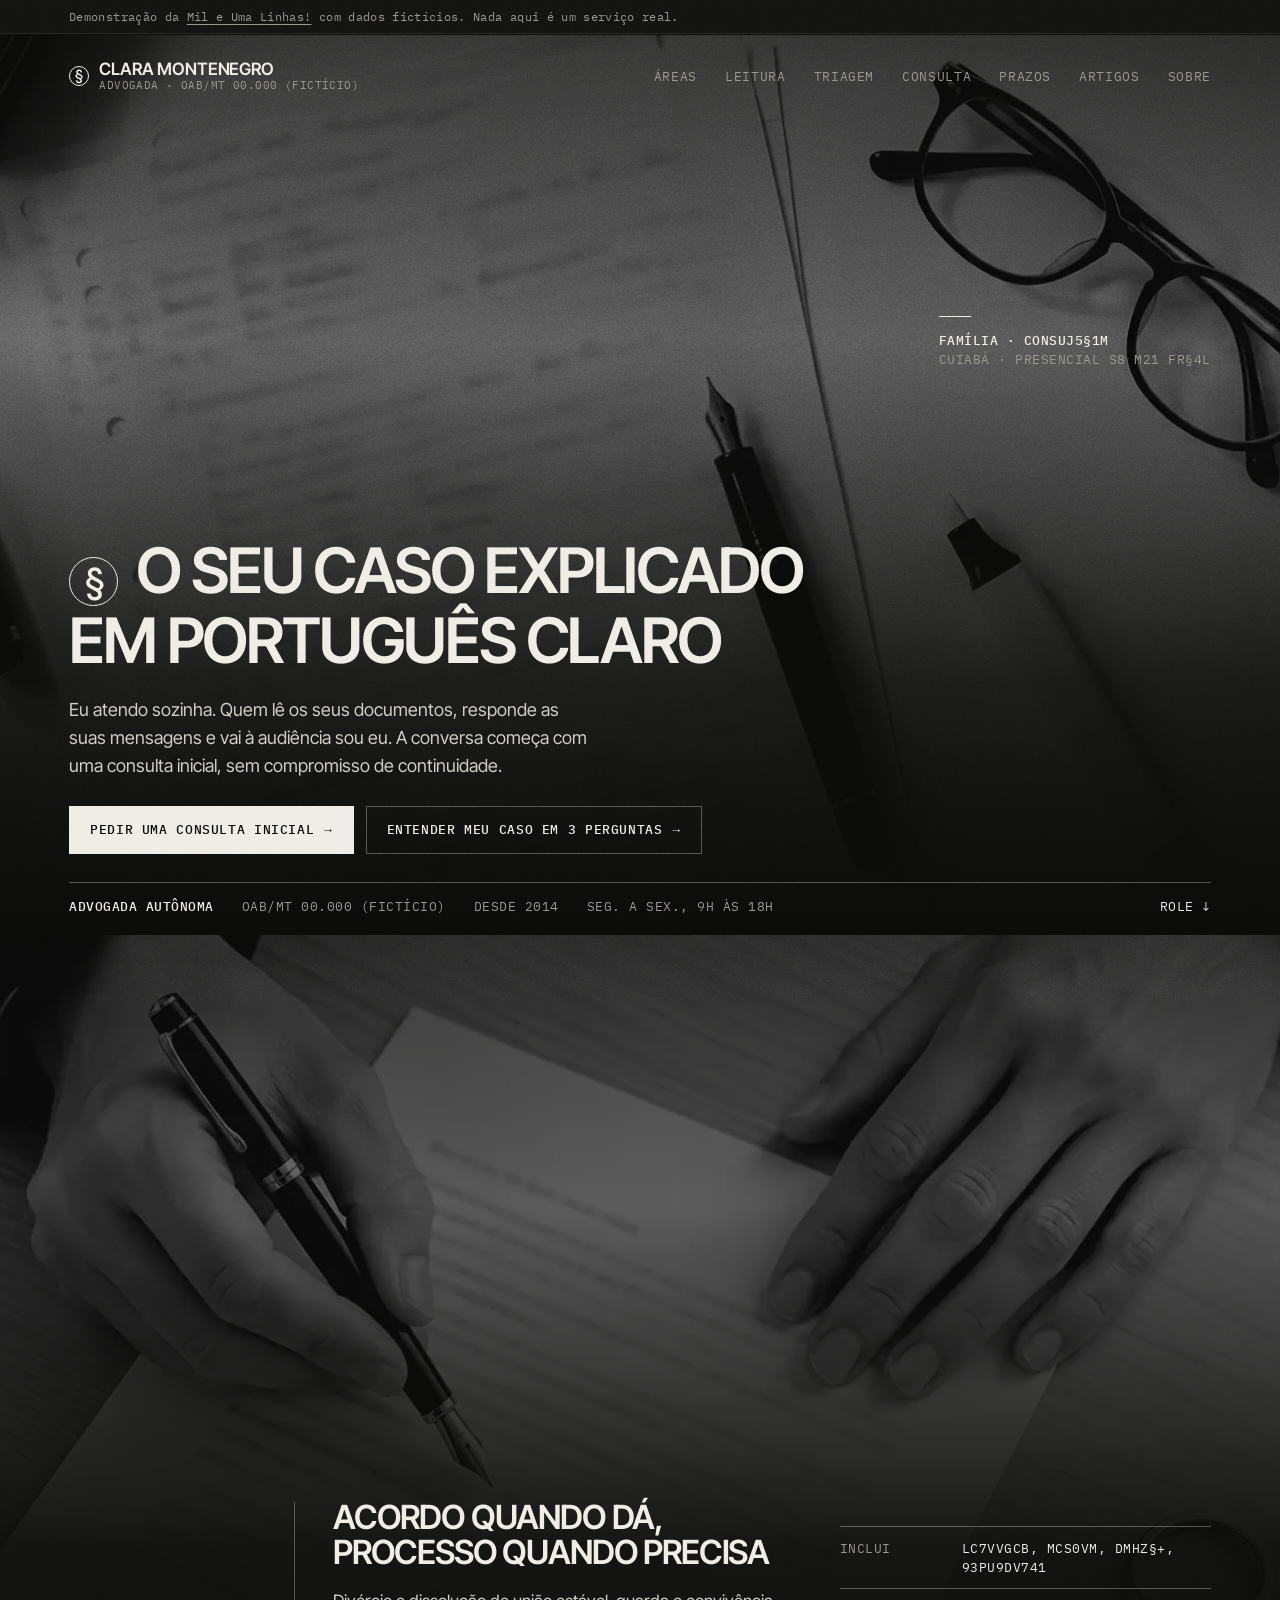
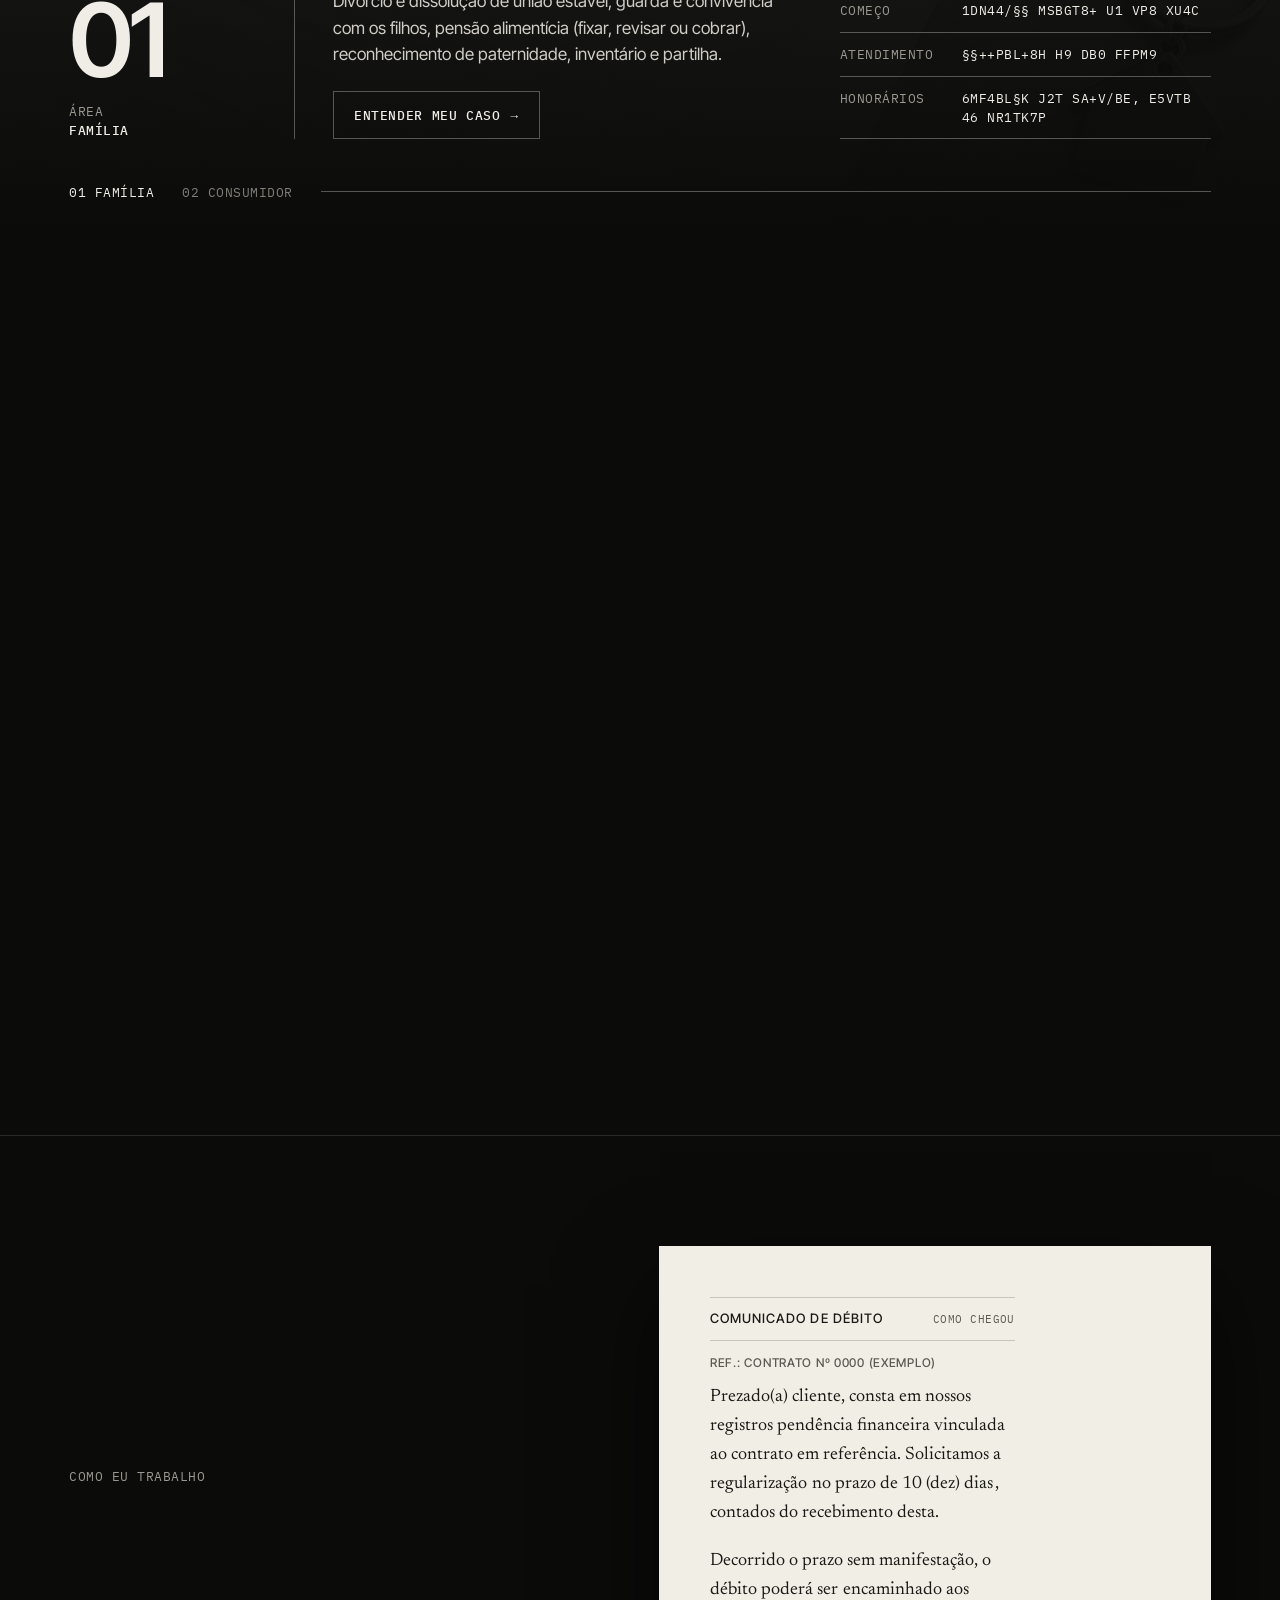
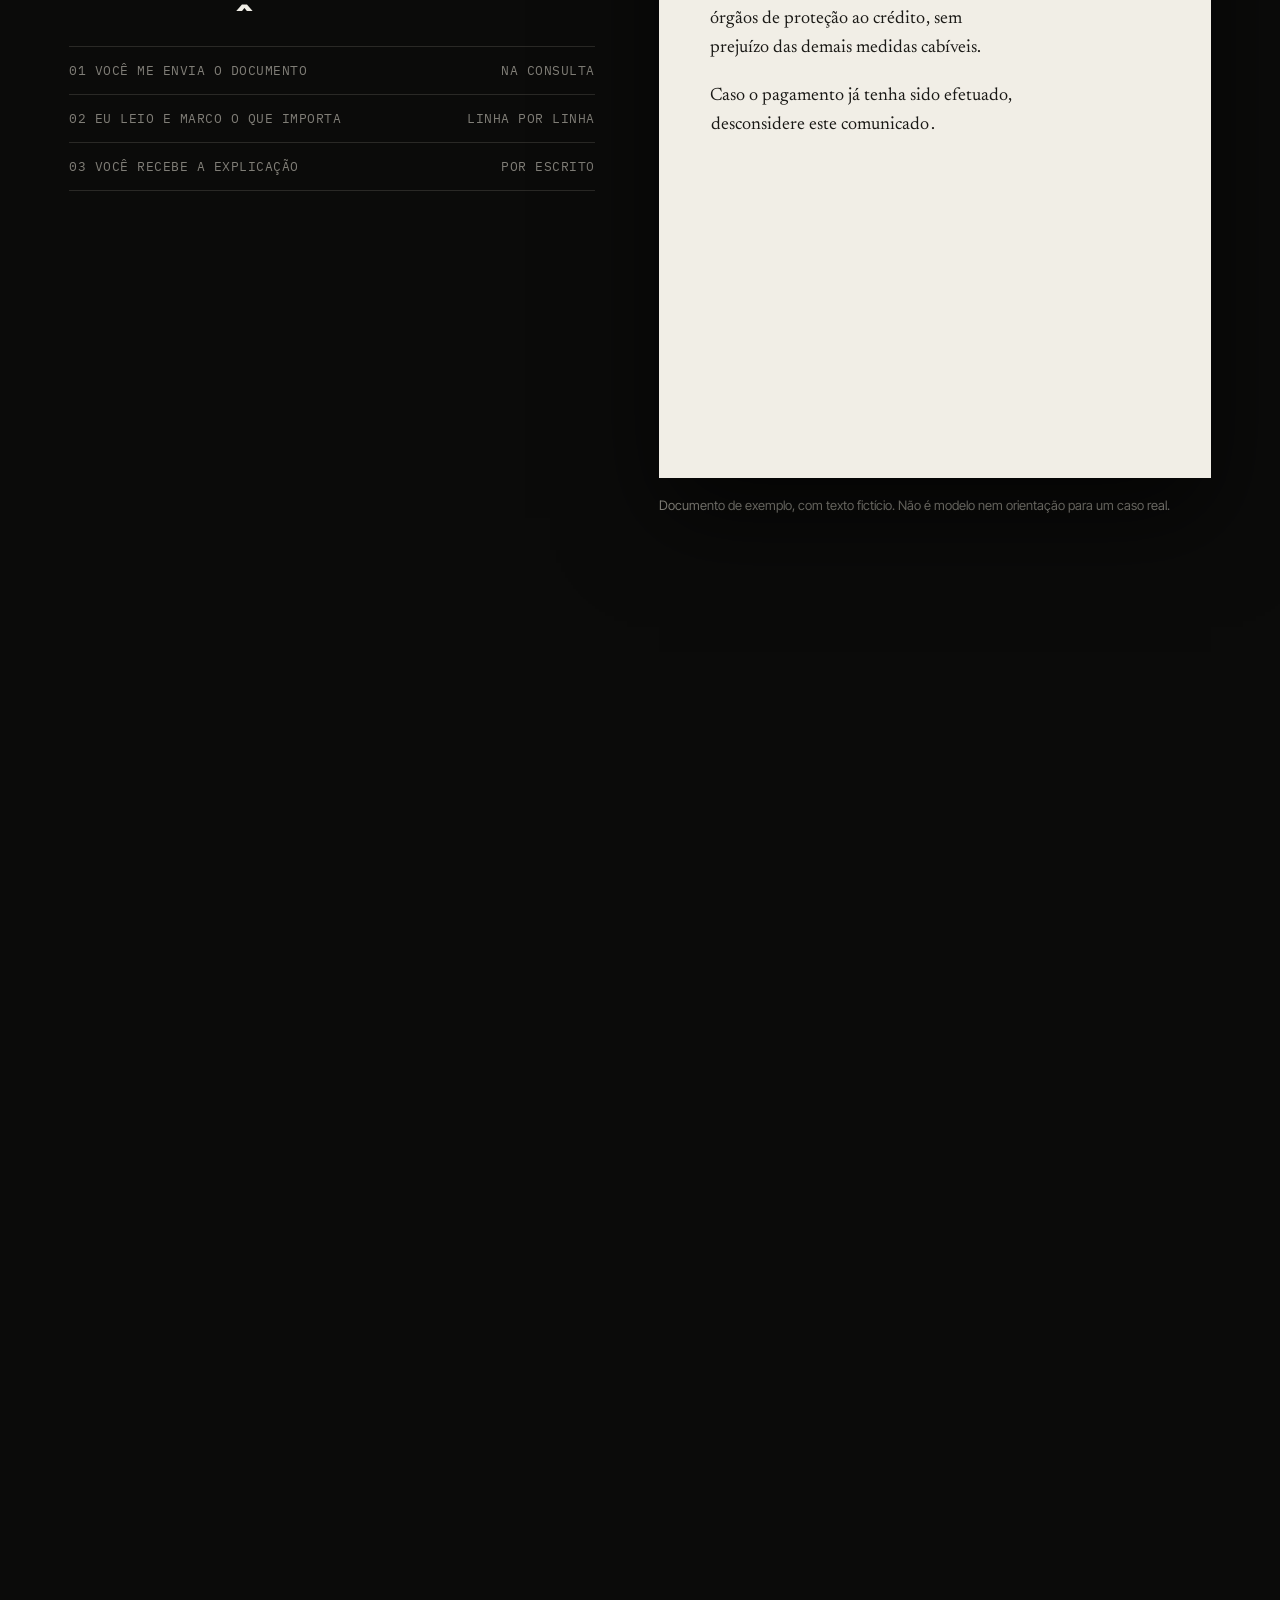
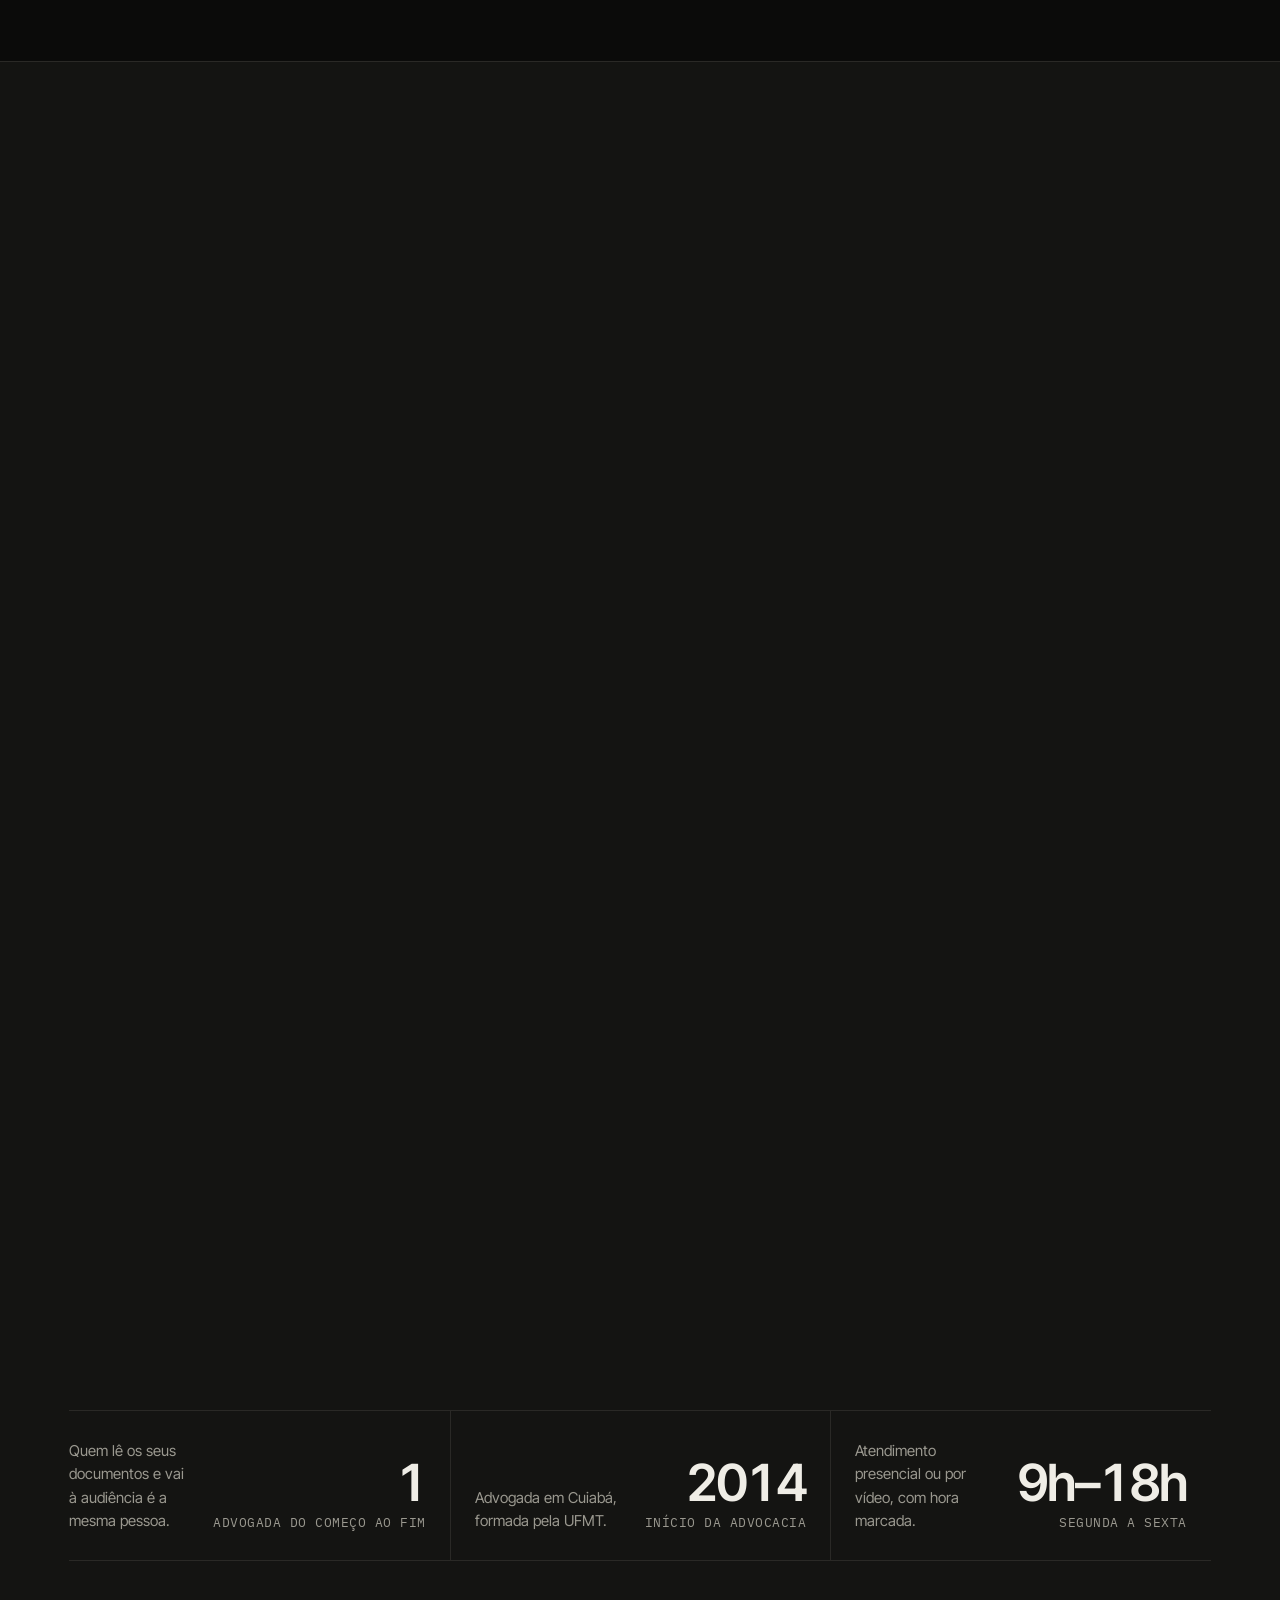
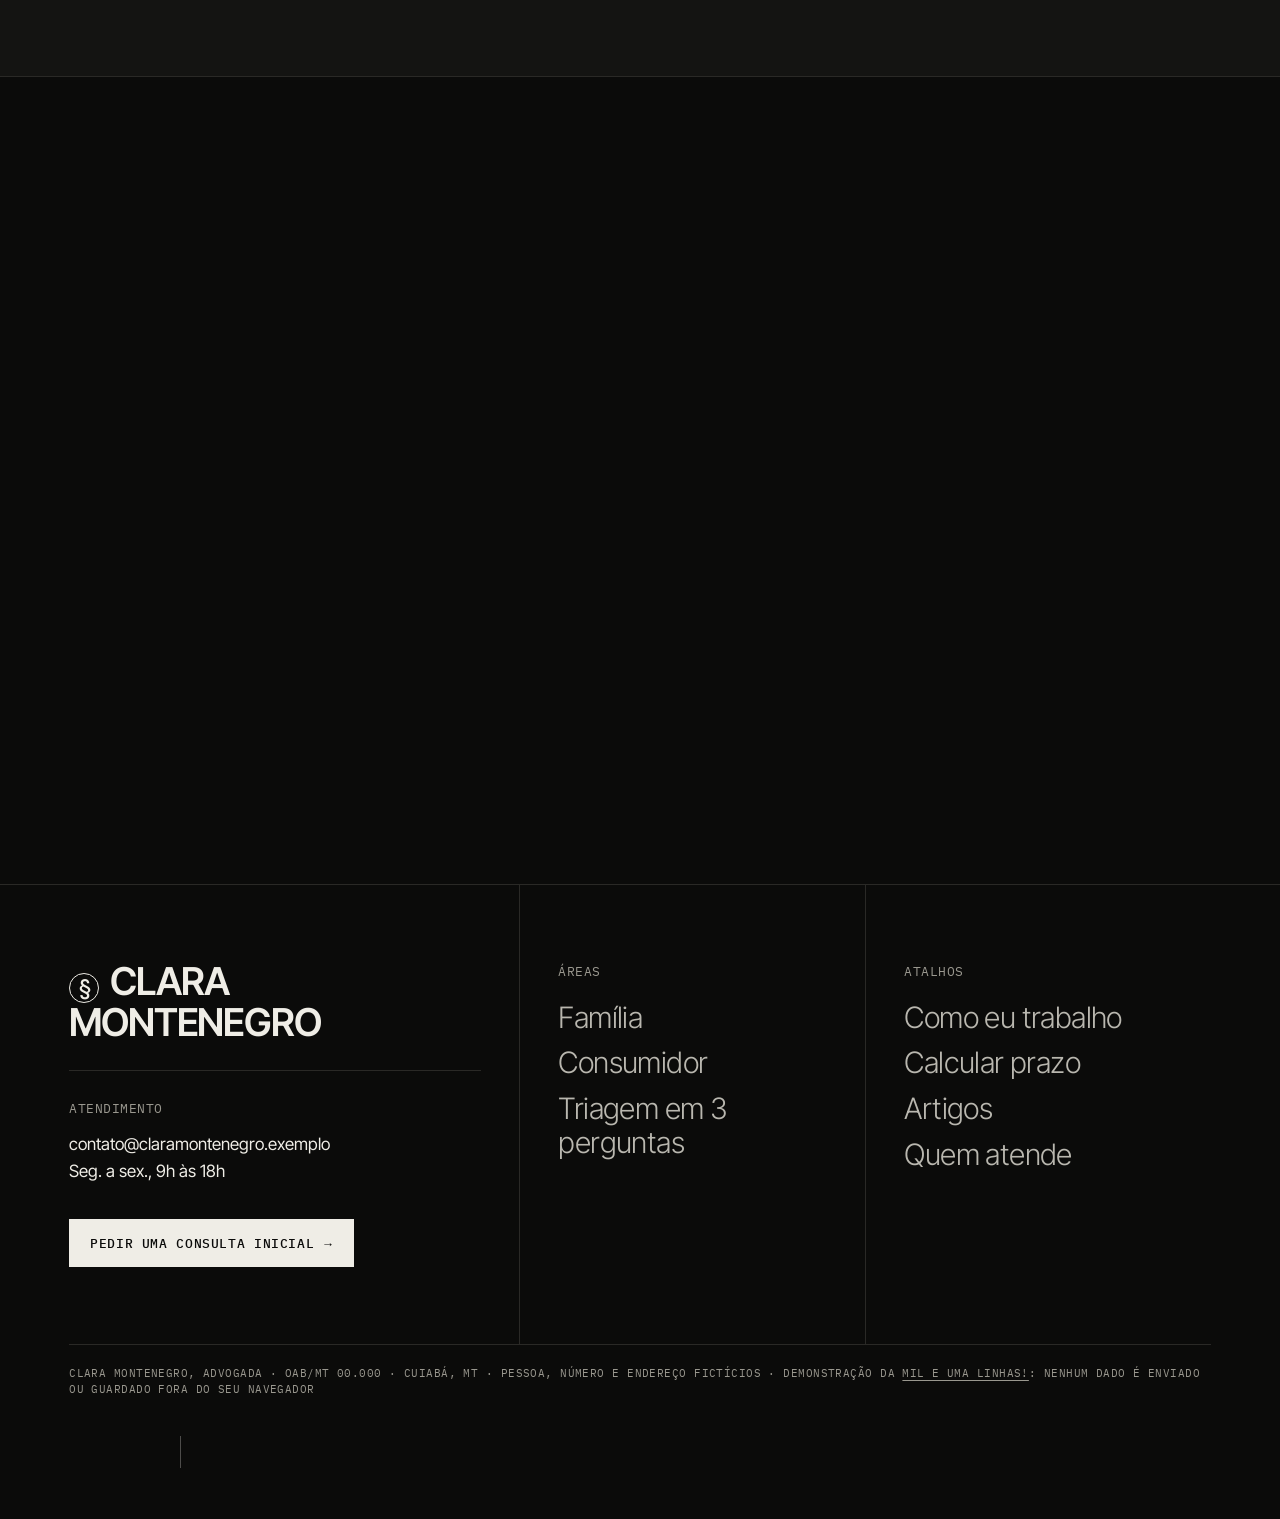
==== commit 7999fad9: "Corrige três pontos do Raio-X - css/estilo.css: os textos apagados (passos inativos da Leitura,   tr" ====
--- a/index.html
+++ b/index.html
@@ -5,12 +5,21 @@
   <meta name="viewport" content="width=device-width, initial-scale=1">
   <meta http-equiv="Content-Security-Policy" content="default-src 'self'; script-src 'self'; style-src 'self'; img-src 'self' data:; font-src 'self'; connect-src 'none'; object-src 'none'; base-uri 'self'; form-action 'self'">
   <title>Clara Montenegro, Advogada | Família e Consumidor em Cuiabá</title>
-  <meta name="description" content="Advocacia autônoma em Cuiabá, direito de família e do consumidor. Faça uma triagem em 3 perguntas, calcule prazos em dias úteis e peça uma consulta inicial. Site de demonstração com dados fictícios.">
+  <meta name="description" content="Advogada autônoma em Cuiabá: família e consumidor. Triagem em 3 perguntas, prazos em dias úteis e consulta inicial. Demonstração com dados fictícios.">
+  <meta property="og:title" content="Clara Montenegro, Advogada | Família e Consumidor em Cuiabá">
+  <meta property="og:description" content="Advogada autônoma em Cuiabá: família e consumidor. Triagem em 3 perguntas, prazos em dias úteis e consulta inicial. Demonstração com dados fictícios.">
+  <meta property="og:image" content="https://toshiro01001.github.io/advogado/img/og.jpg">
+  <meta property="og:image:width" content="1200">
+  <meta property="og:image:height" content="630">
+  <meta property="og:url" content="https://toshiro01001.github.io/advogado/">
+  <meta property="og:type" content="website">
+  <meta property="og:locale" content="pt_BR">
+  <meta name="twitter:card" content="summary_large_image">
   <meta name="theme-color" content="#0b0b0a">
   <link rel="canonical" href="https://toshiro01001.github.io/advogado/">
   <link rel="icon" href="favicon.svg" type="image/svg+xml">
   <link rel="preload" href="fonts/inter-tight-latin-wght-normal.woff2" as="font" type="font/woff2" crossorigin>
-  <link rel="stylesheet" href="css/estilo.css?v=20261117a">
+  <link rel="stylesheet" href="css/estilo.css?v=20261117b">
 </head>
 <body>
   <a class="pular" href="#conteudo">Pular para o conteúdo</a>
--- a/css/estilo.css
+++ b/css/estilo.css
@@ -8,7 +8,7 @@
 @font-face { font-family: "Newsreader"; font-weight: 200 800; font-display: swap; src: url(../fonts/newsreader-latin-opsz-normal.woff2) format("woff2"); }
 :root {
   --fundo: #0b0b0a; --superficie: #141412; --fio: #2a2926; --fio-foto: rgba(239, 237, 230, .32);
-  --texto: #efede6; --cinza: #9a988f; --apagado: #55534e;
+  --texto: #efede6; --cinza: #9a988f; --apagado: #807e77;
   --papel: #f1eee6; --tinta-preta: #1a1916; --tinta: #27456b; --grifo: #f2dc6b; --sinal: #e0705a;
   --sans: "Inter Tight", "Helvetica Neue", Arial, sans-serif; --mono: "IBM Plex Mono", ui-monospace, Menlo, Consolas, monospace; --serifa: "Newsreader", Georgia, serif;
   --margem: clamp(20px, 5.4vw, 84px); --nav: 84px; --curva: cubic-bezier(.22, .8, .24, 1);
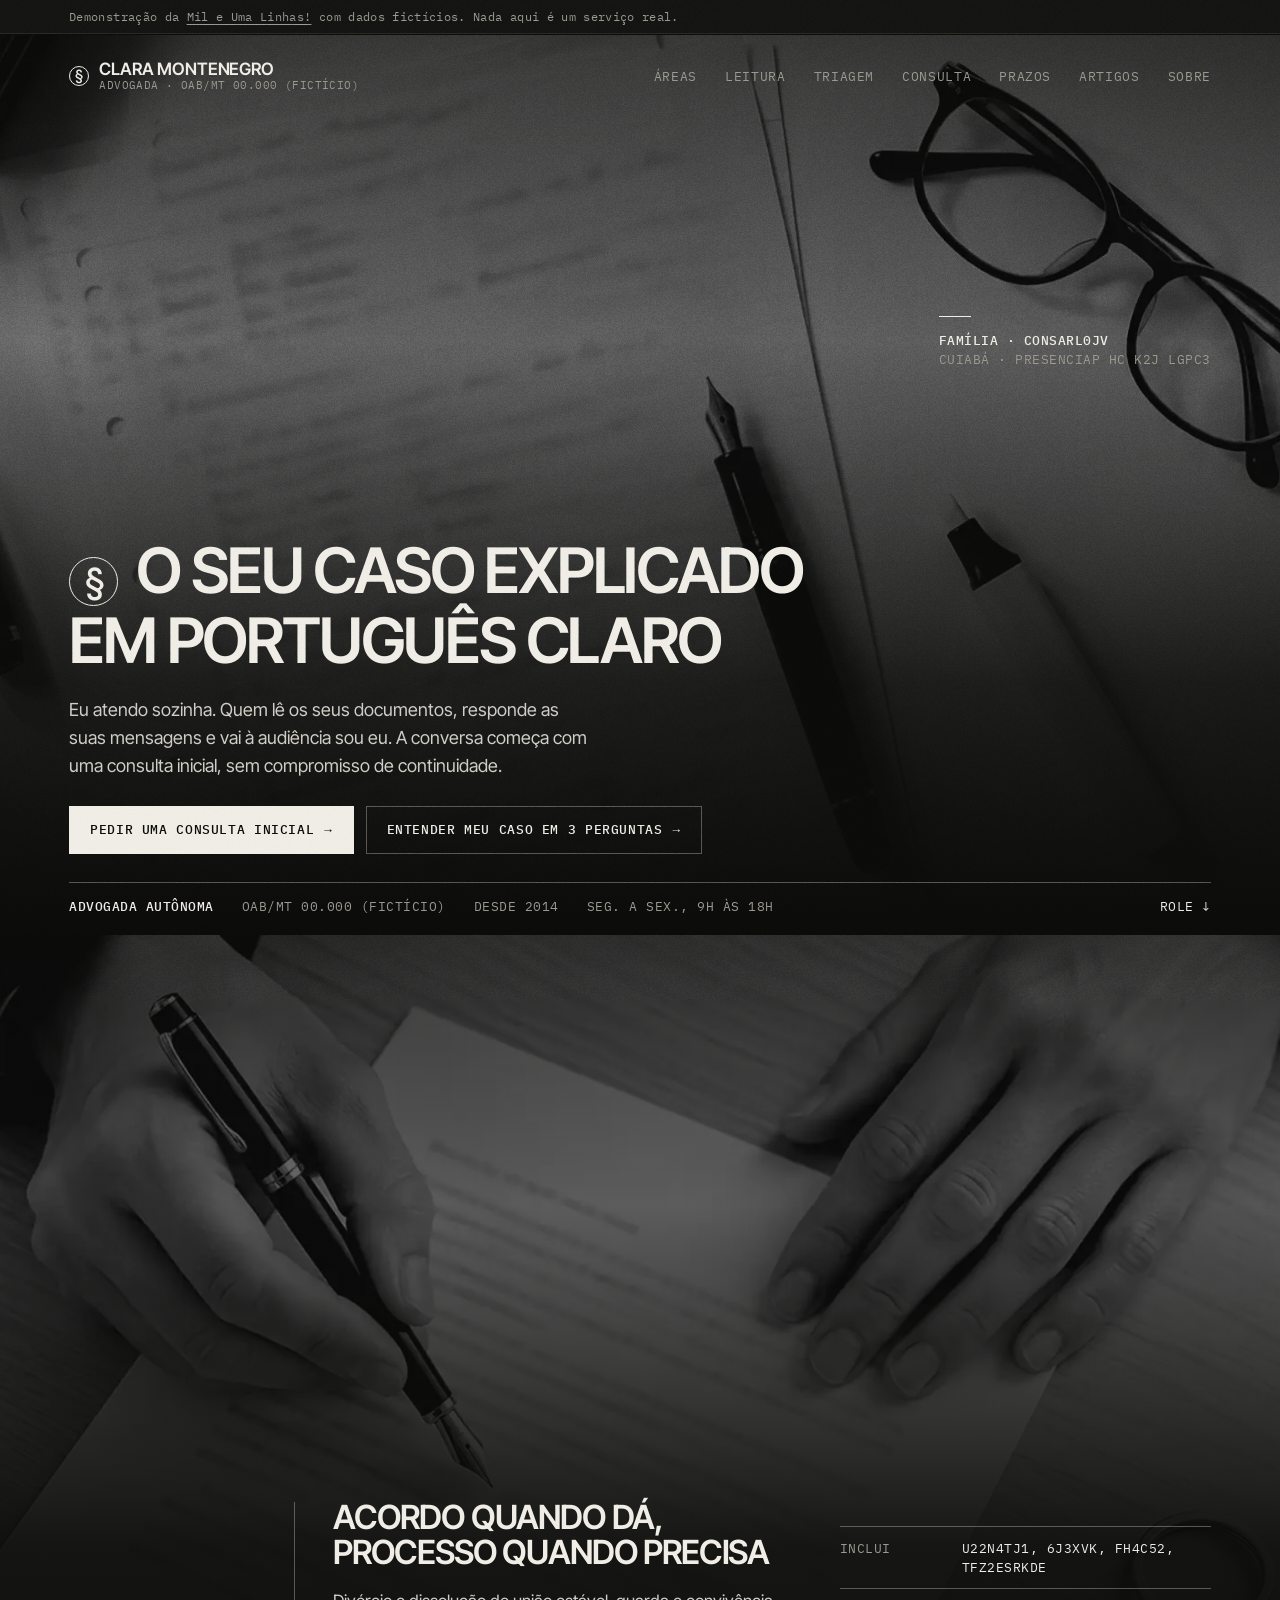
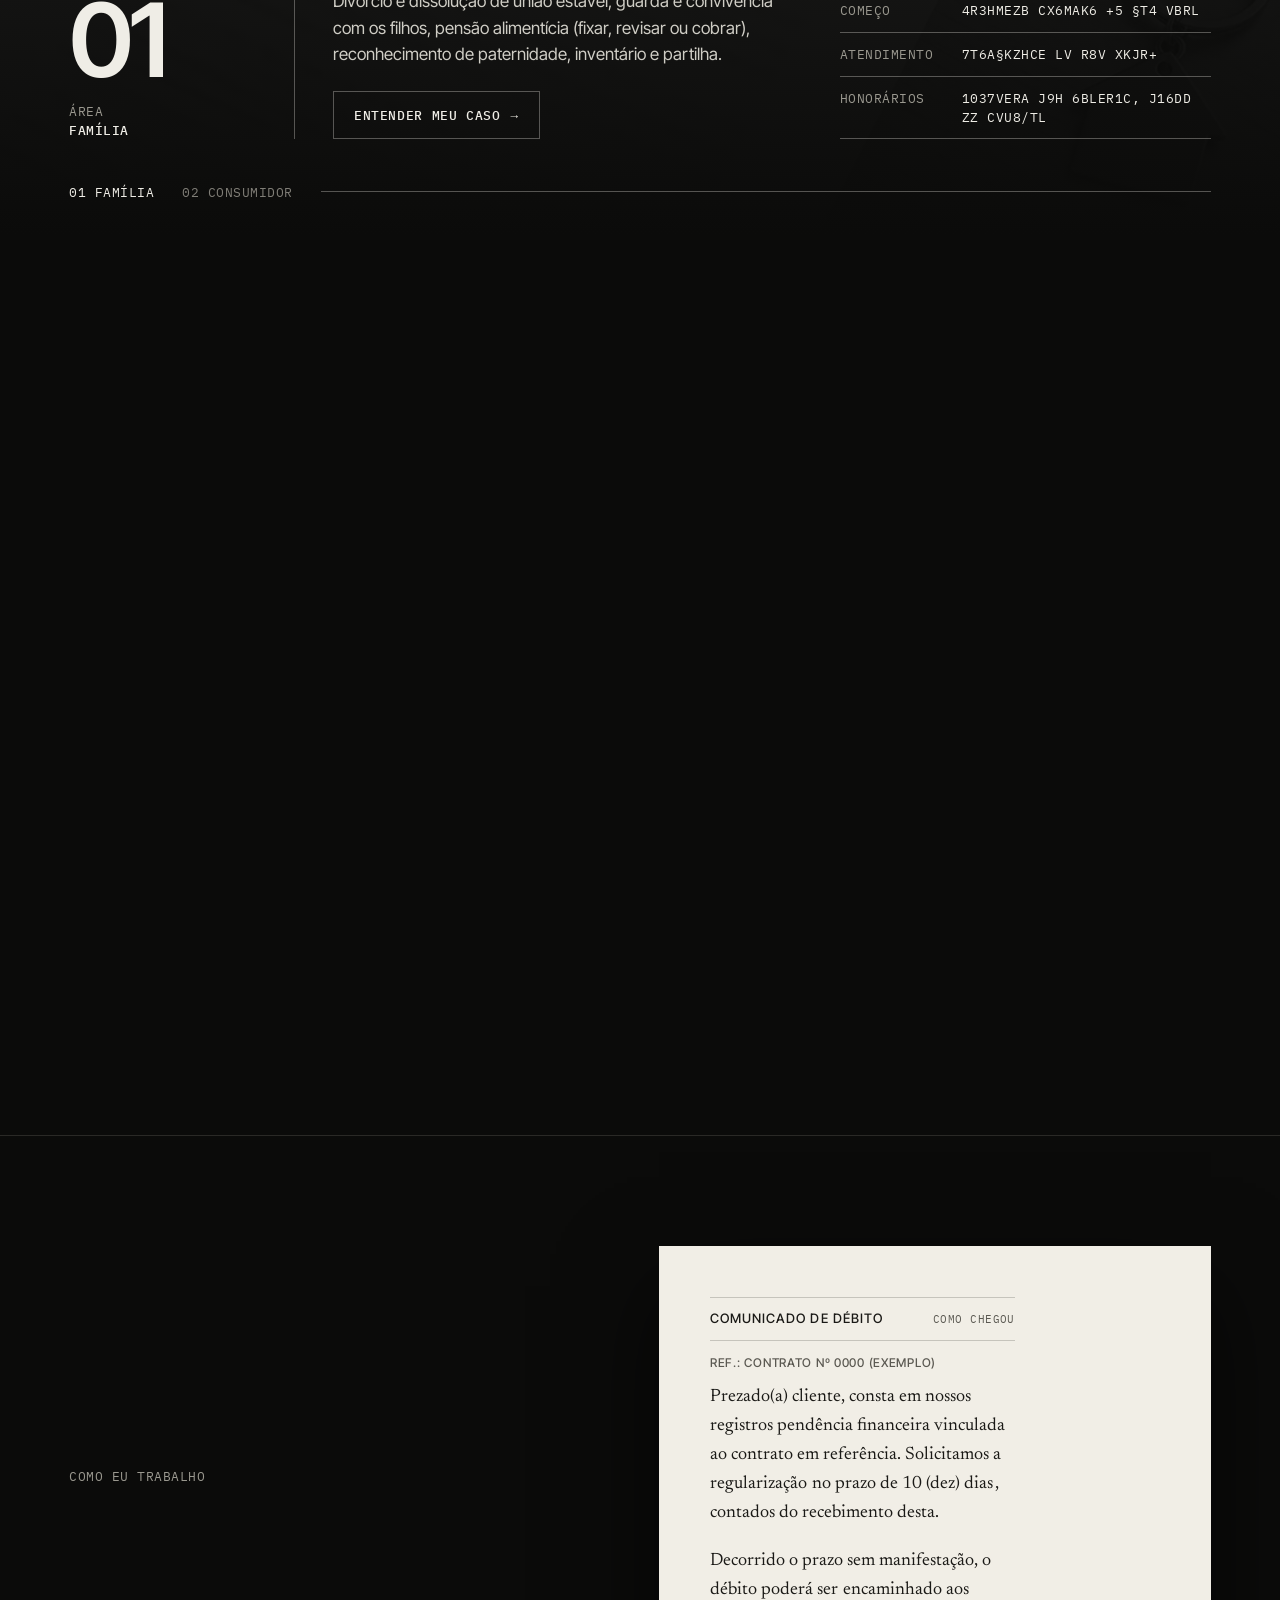
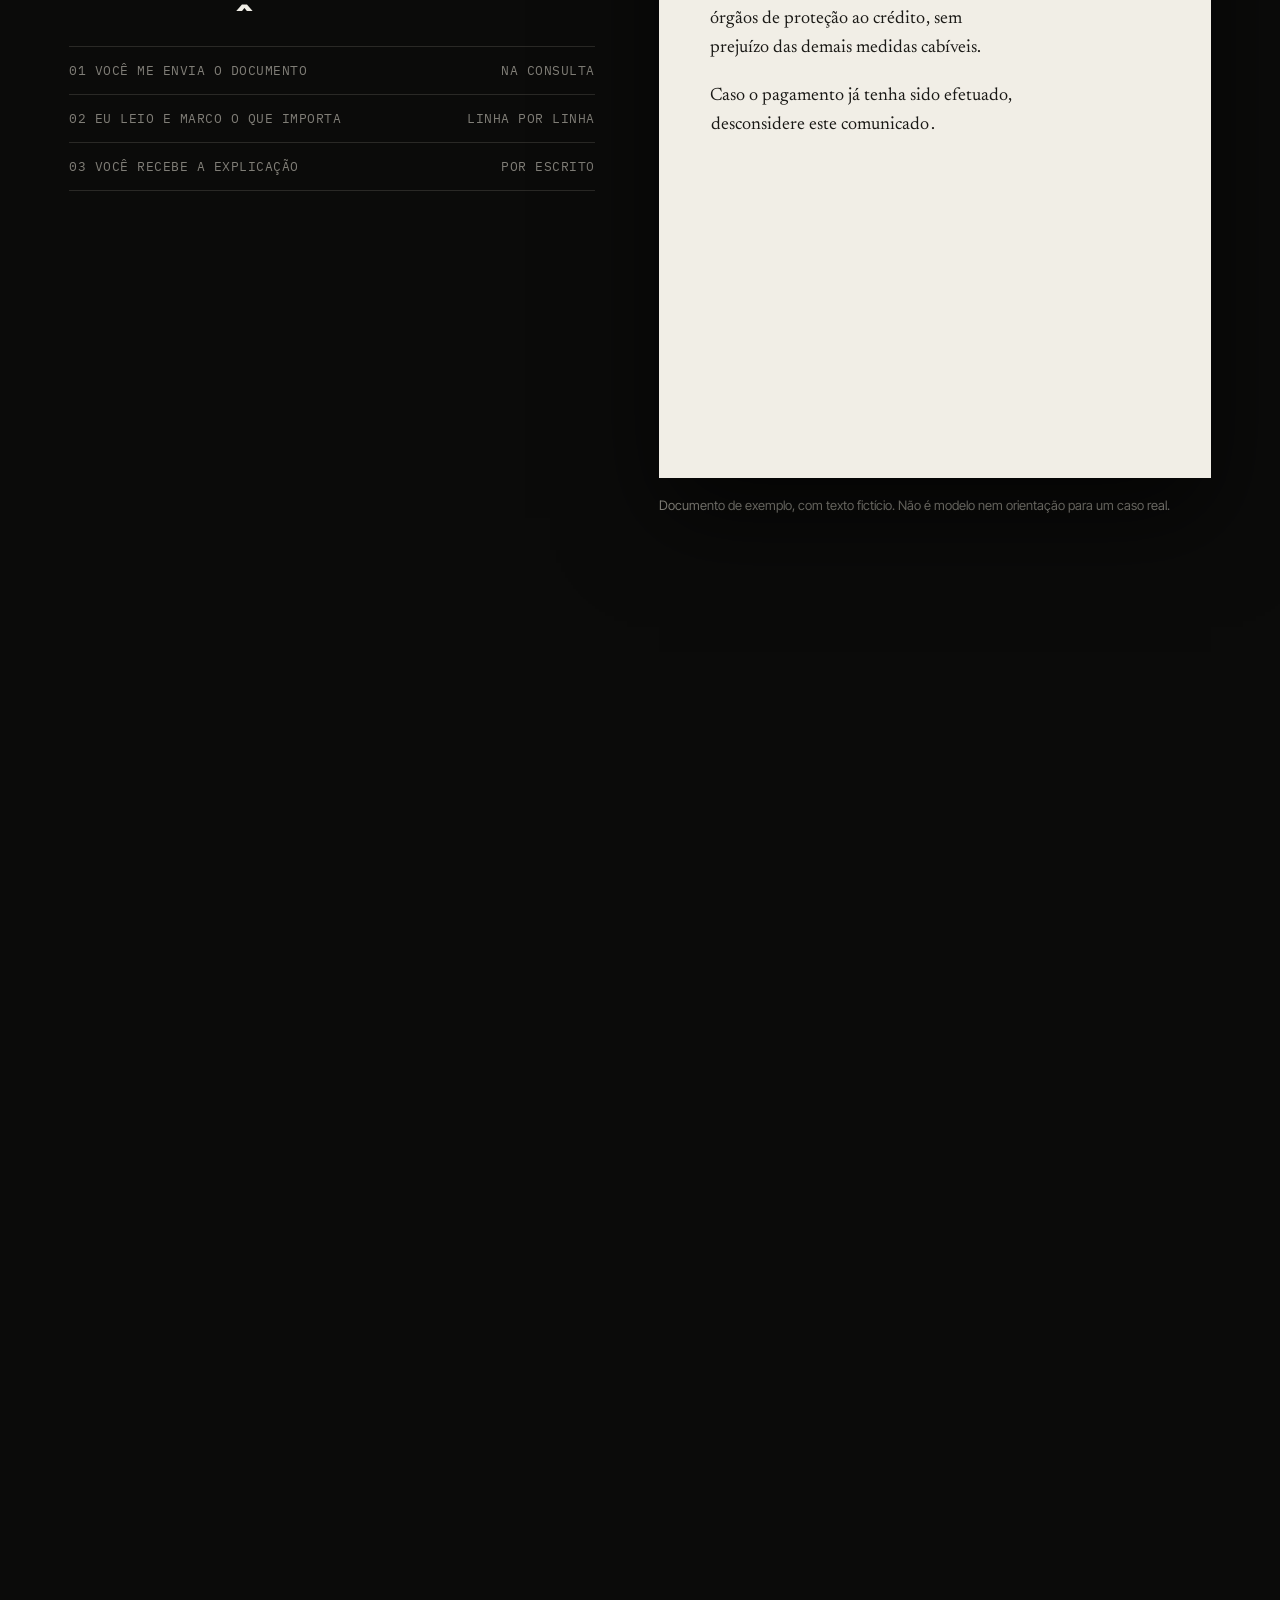
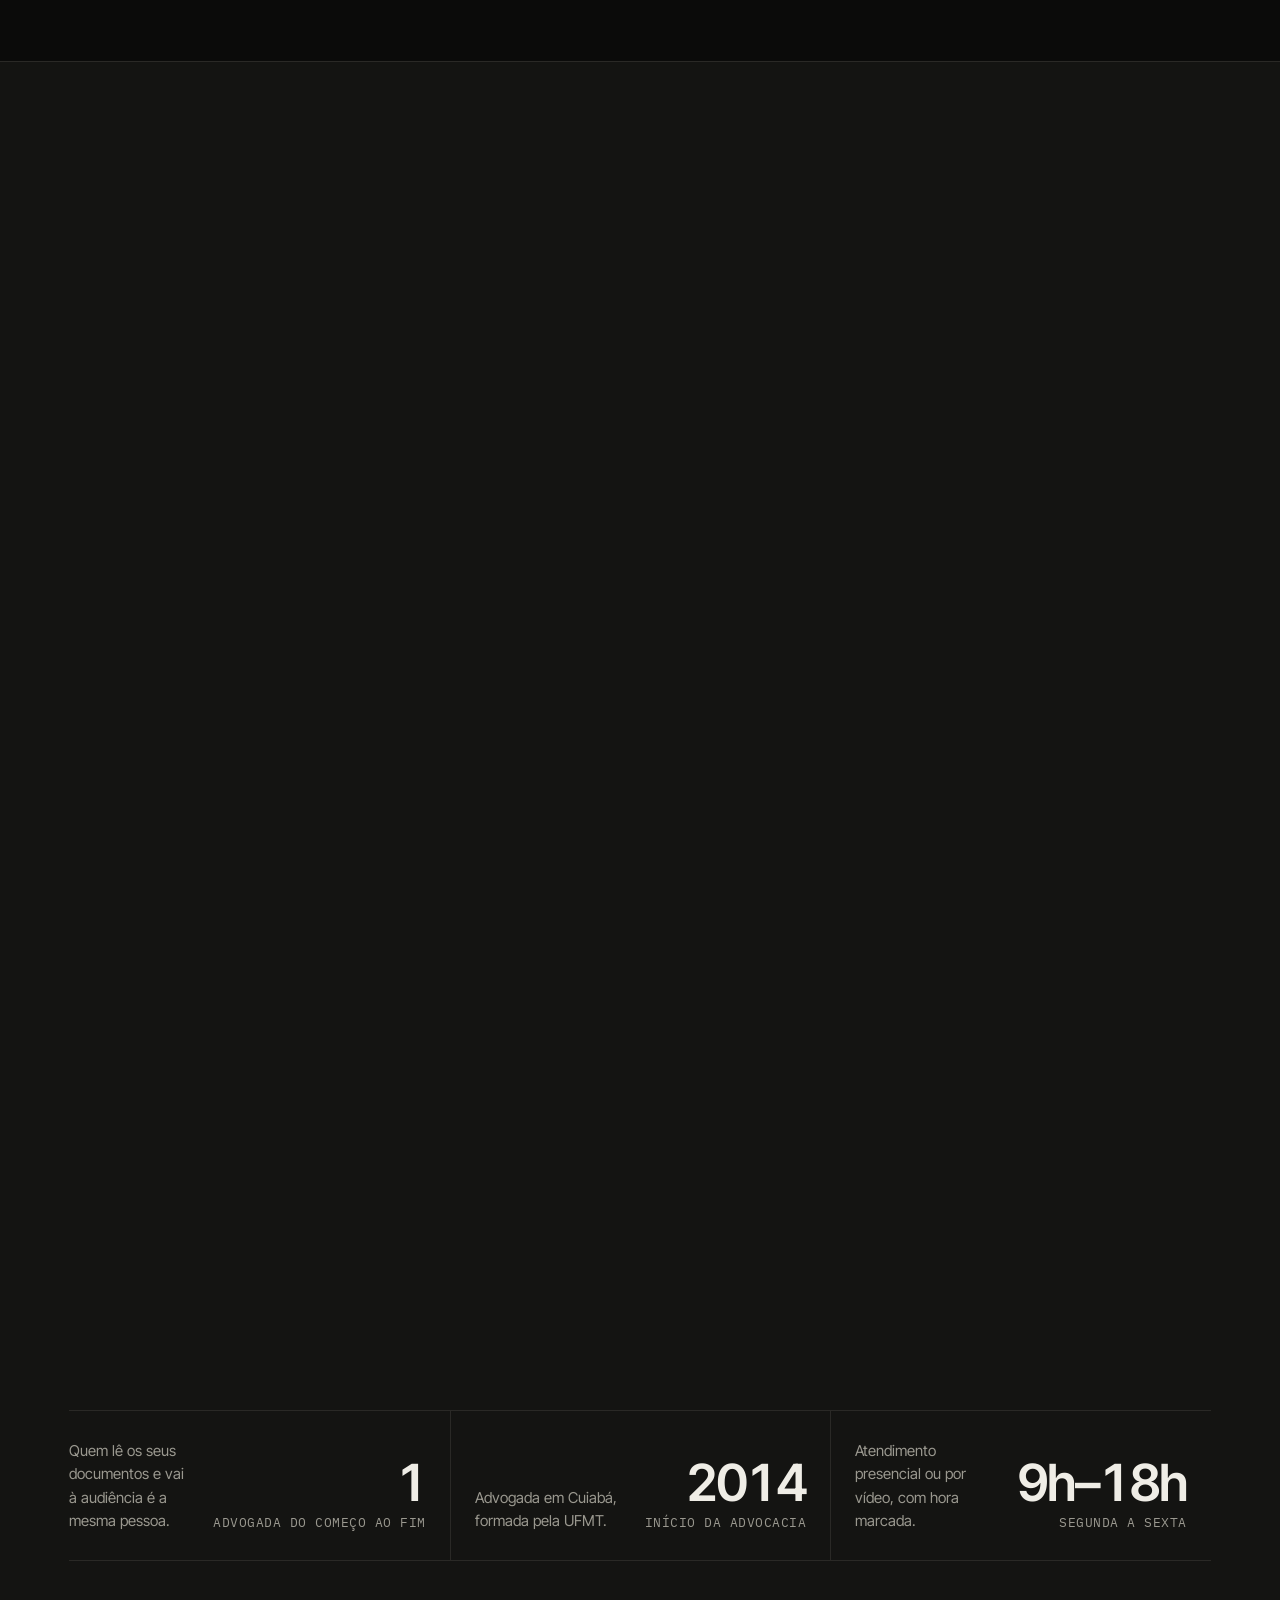
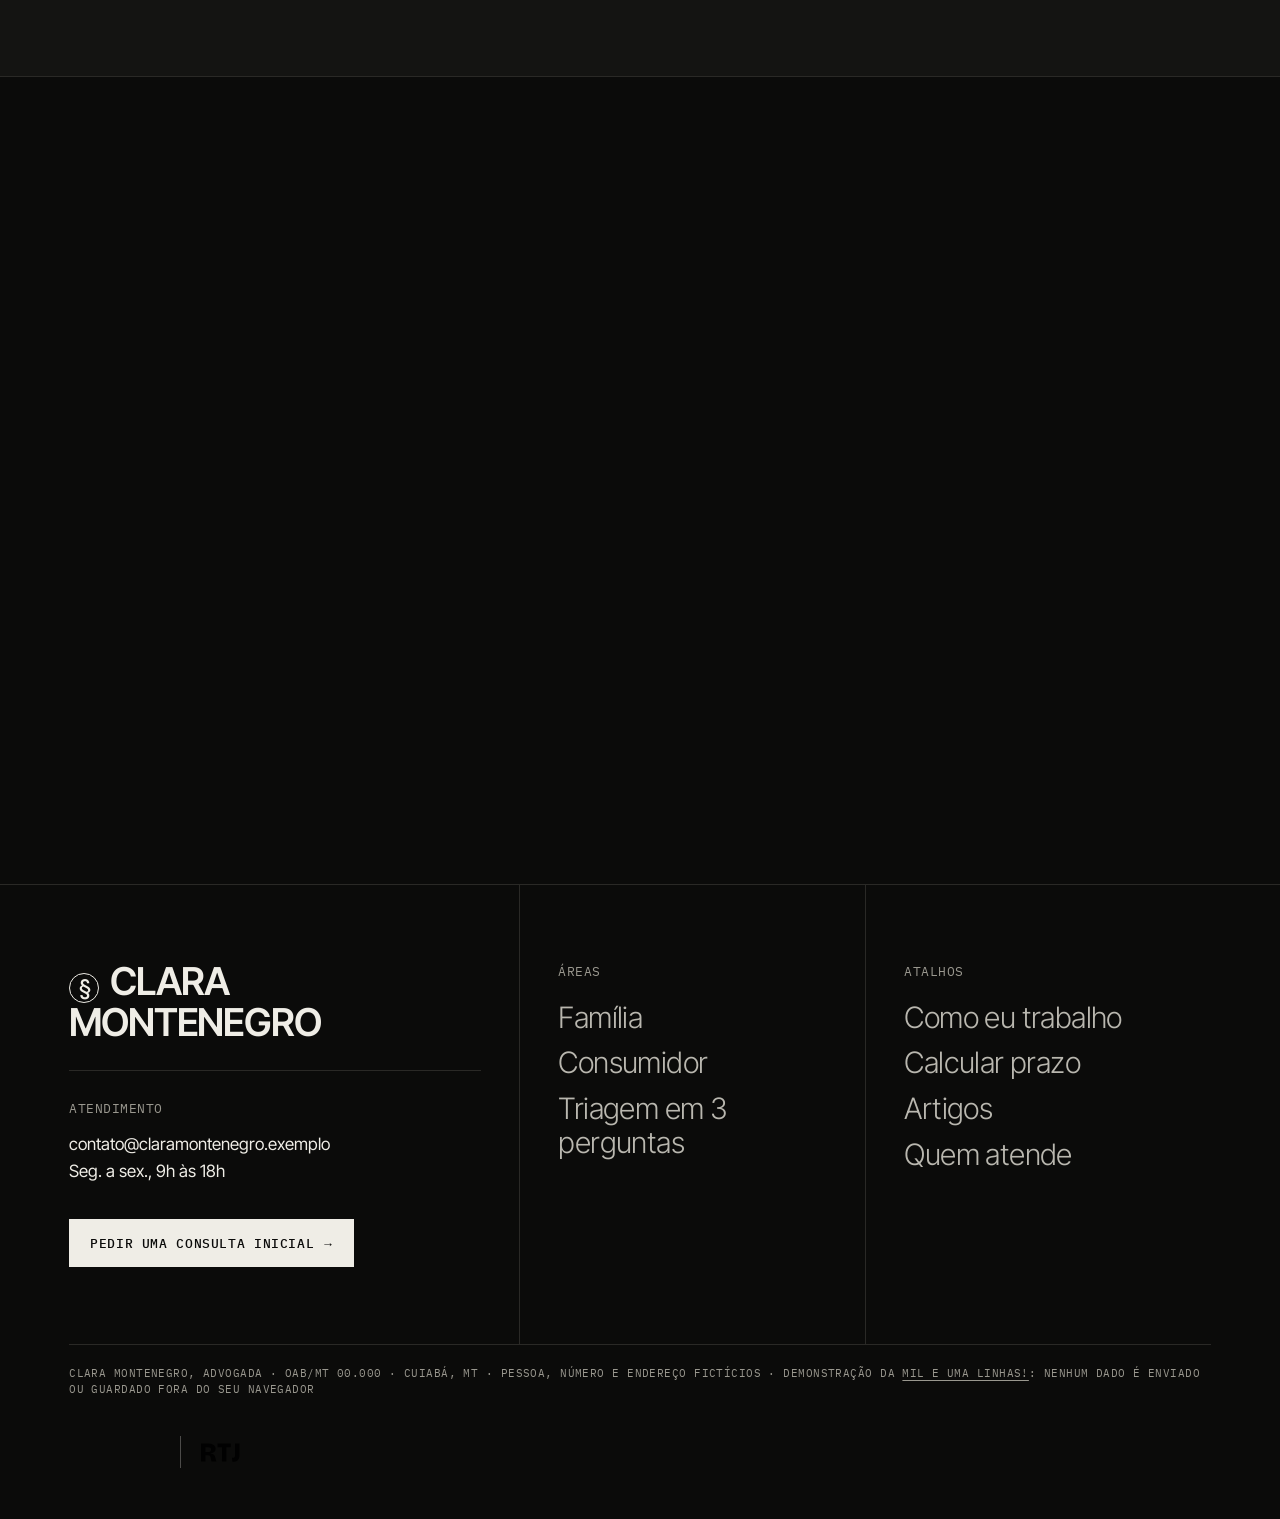
==== commit a5a8e679: "Assinatura com o RTJ vivo (em teste) - js/assinatura.js: o RTJ vivo do modelo da M1L! (fibras vermel" ====
--- a/index.html
+++ b/index.html
@@ -19,7 +19,7 @@
   <link rel="canonical" href="https://toshiro01001.github.io/advogado/">
   <link rel="icon" href="favicon.svg" type="image/svg+xml">
   <link rel="preload" href="fonts/inter-tight-latin-wght-normal.woff2" as="font" type="font/woff2" crossorigin>
-  <link rel="stylesheet" href="css/estilo.css?v=20261117b">
+  <link rel="stylesheet" href="css/estilo.css?v=20261117c">
 </head>
 <body>
   <a class="pular" href="#conteudo">Pular para o conteúdo</a>
@@ -505,11 +505,12 @@
     <a class="assinatura" href="https://mileumalinhas.com.br" rel="noopener" aria-label="Site feito pela Mil e Uma Linhas!, por RTJ">
       <img src="img/marca/cromo-m1l.webp" width="1000" height="431" alt="M1L!" loading="lazy" decoding="async">
       <span class="assinatura-barra" aria-hidden="true"></span>
-      <img src="img/marca/rtj.svg" width="76" height="46" alt="RTJ" loading="lazy" decoding="async">
+      <span class="rtj-vivo"><img src="img/marca/rtj.svg" width="76" height="46" alt="RTJ" loading="lazy" decoding="async"></span>
     </a>
   </footer>
 
   <script src="js/app.js?v=20261117a" defer></script>
   <script src="js/premium.js?v=20261117a" defer></script>
+  <script src="js/assinatura.js?v=20261117b" defer></script>
 </body>
 </html>
--- a/css/estilo.css
+++ b/css/estilo.css
@@ -302,7 +302,11 @@
 .assinatura { display: inline-flex; align-items: center; gap: 18px; margin-top: 8px; padding: 6px 0; text-decoration: none; opacity: .9; transition: opacity .2s ease; }
 .assinatura:hover { opacity: 1; }
 .assinatura img:first-child { height: 40px; width: auto; }
-.assinatura img:last-child { height: 26px; width: auto; }
+.assinatura .rtj-vivo img { height: 26px; width: auto; display: block; }
+/* RTJ vivo: fibras vermelhas em WebGL dentro das letras (js/assinatura.js). Sem WebGL ou com menos movimento fica a imagem parada. */
+.rtj-vivo { position: relative; display: inline-block; line-height: 0; touch-action: pan-y; }
+.rtj-vivo canvas { position: absolute; inset: 0; width: 100%; height: 100%; -webkit-mask: url("../img/marca/rtj.svg") center / 100% 100% no-repeat; mask: url("../img/marca/rtj.svg") center / 100% 100% no-repeat; }
+.rtj-vivo.rtj-on img { visibility: hidden; }
 .assinatura-barra { width: 1px; height: 32px; background: var(--fio-foto); }
 
 /* celular */
